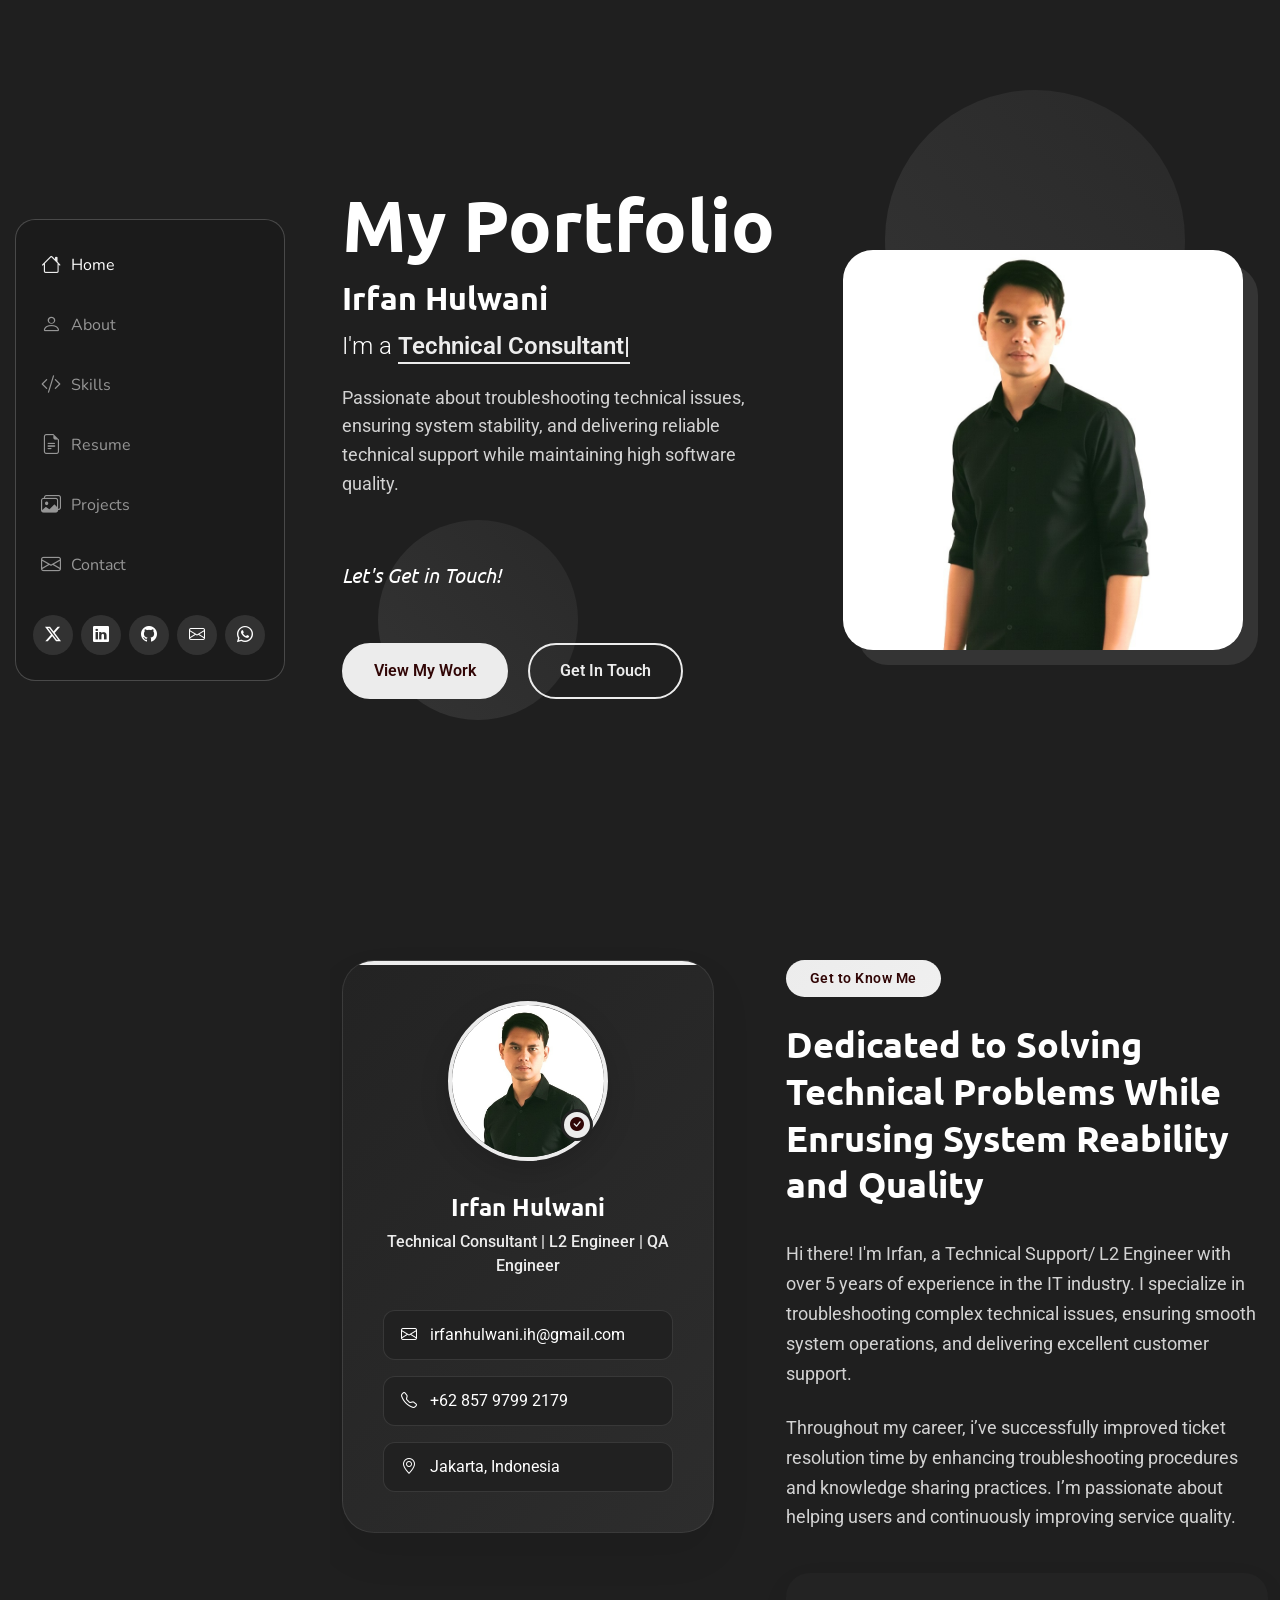
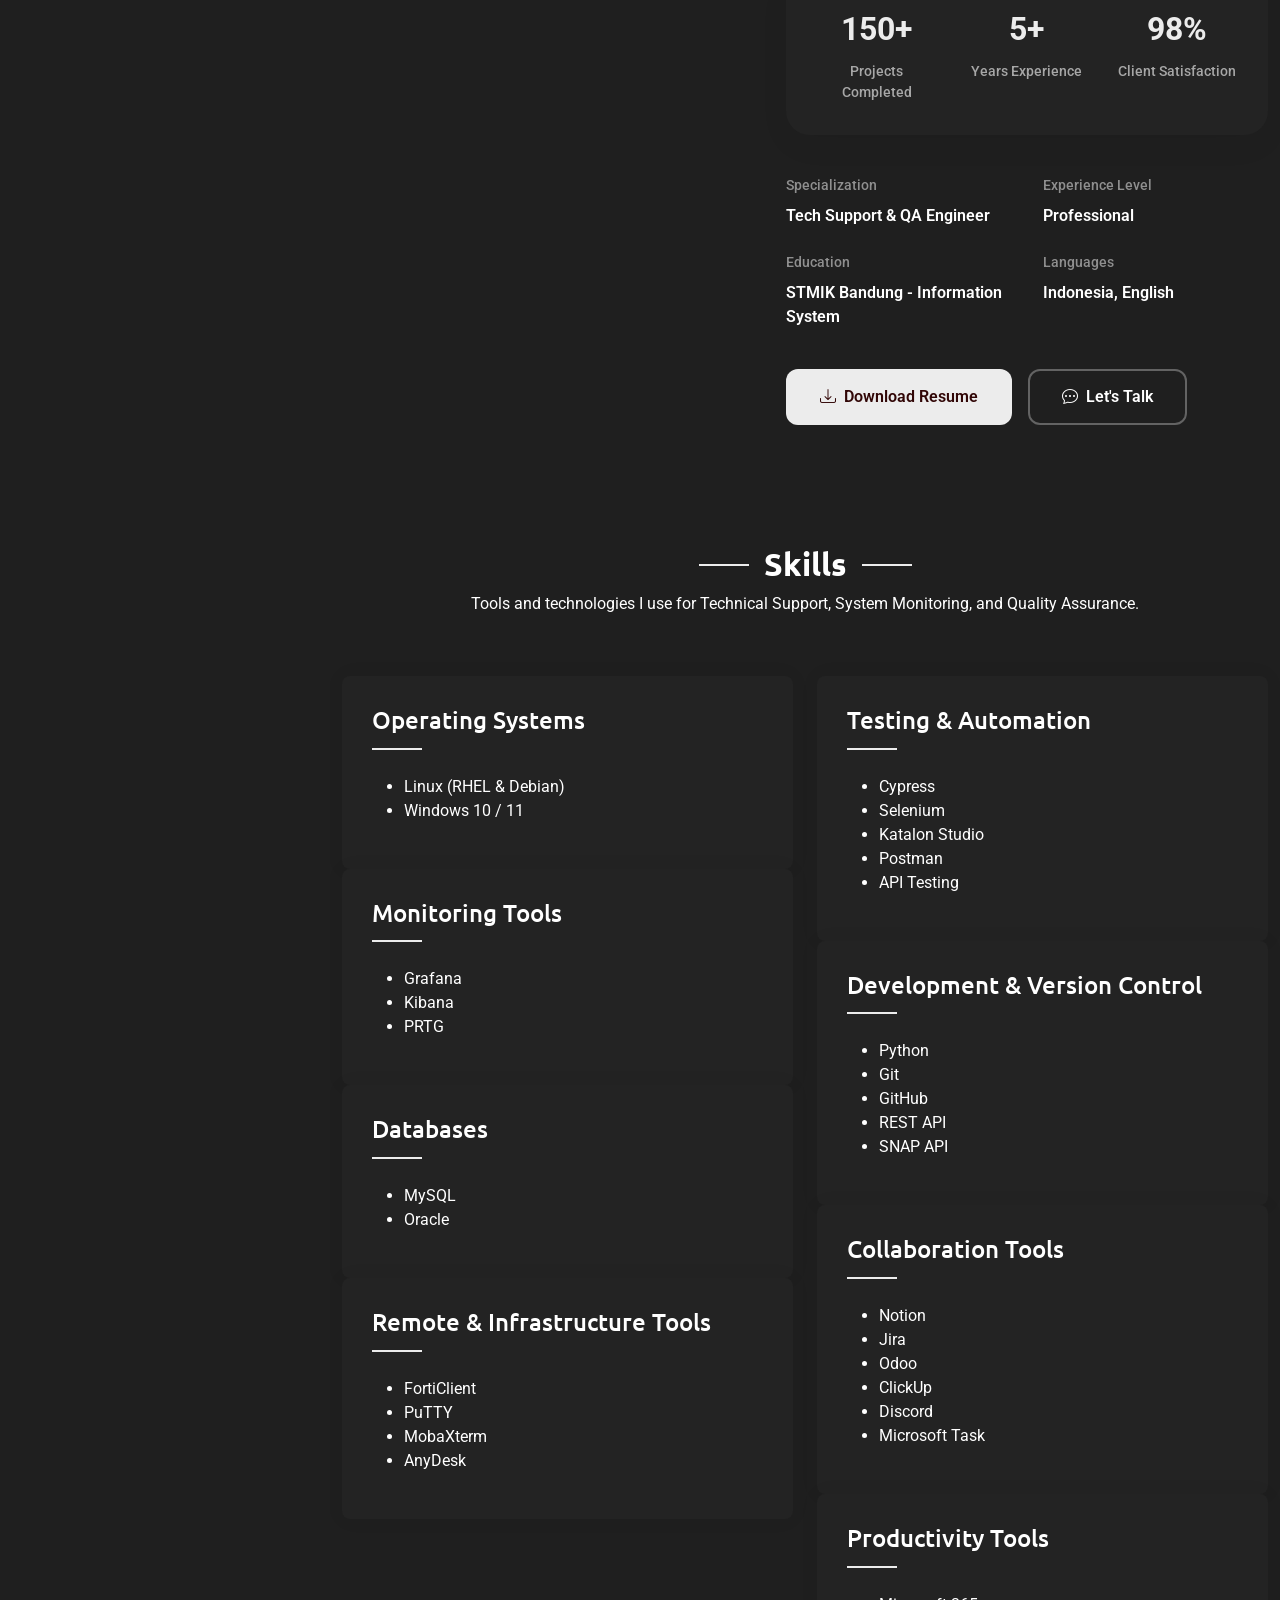
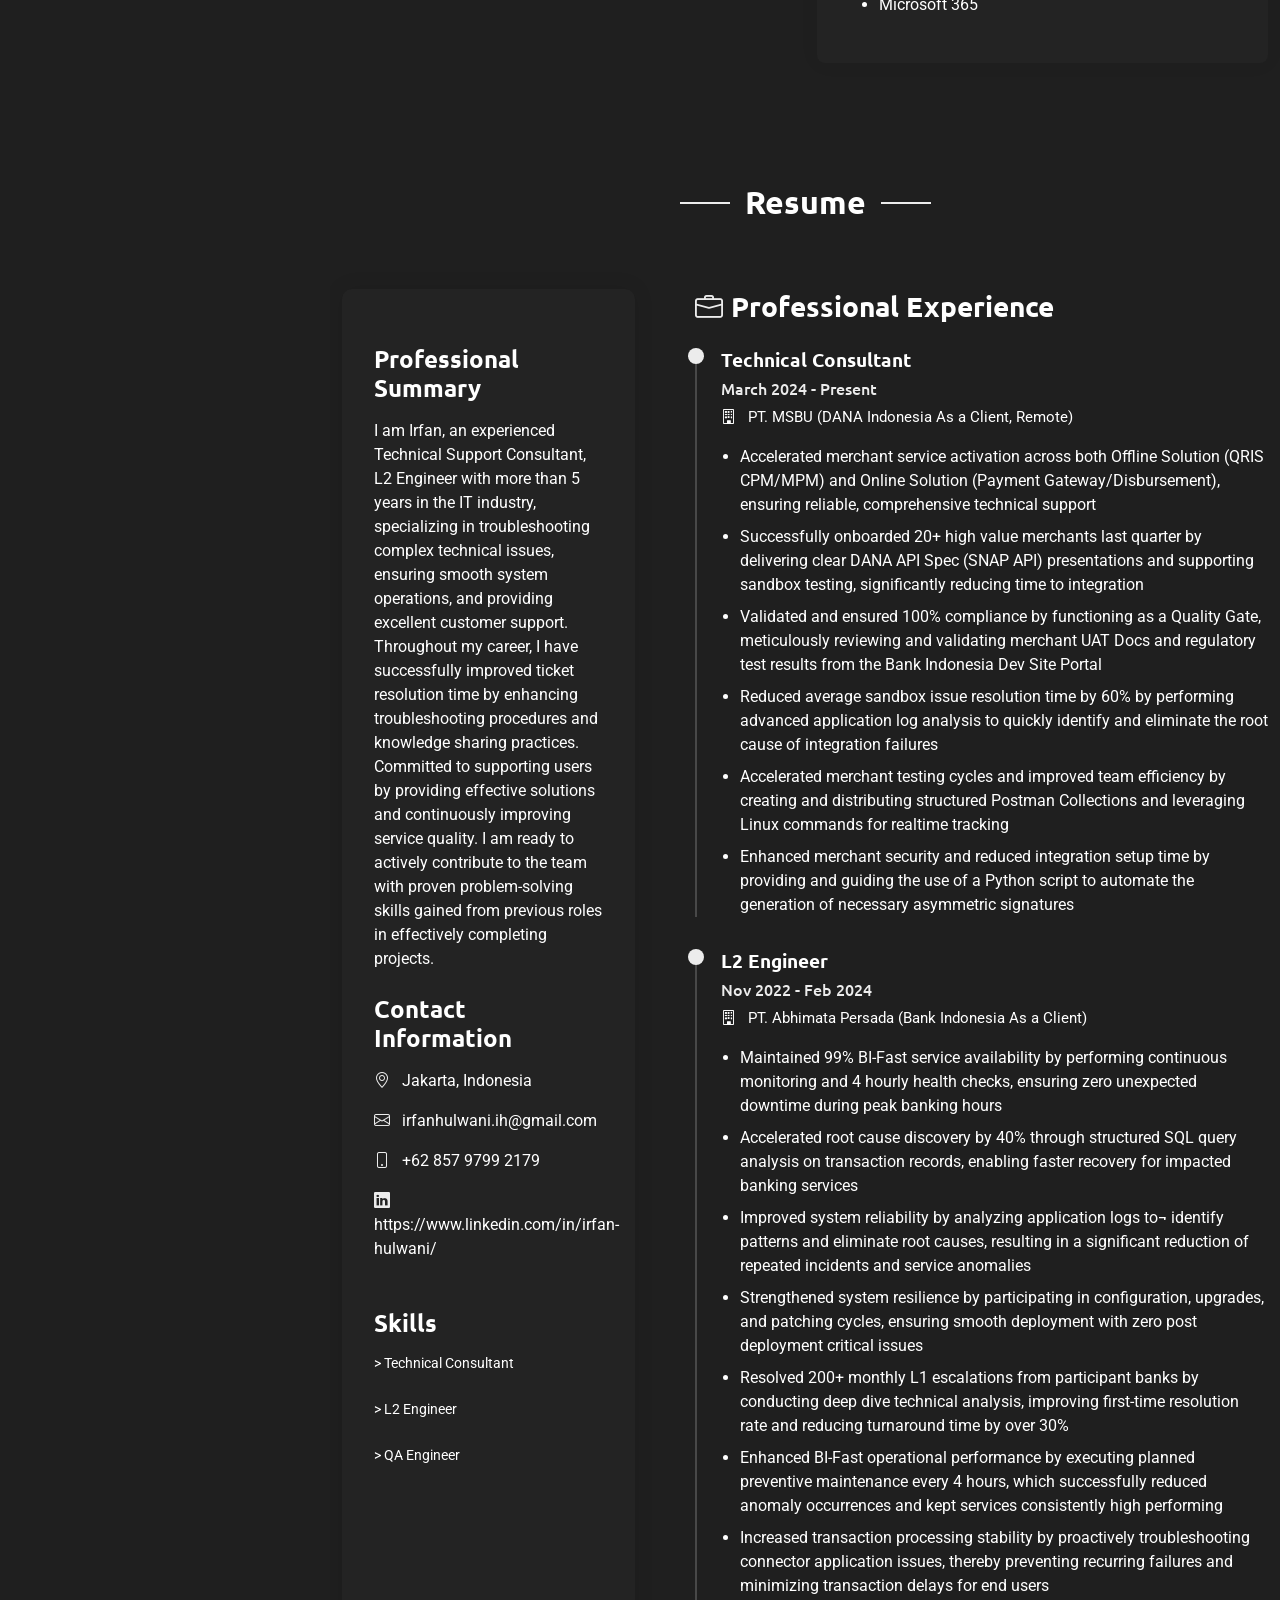
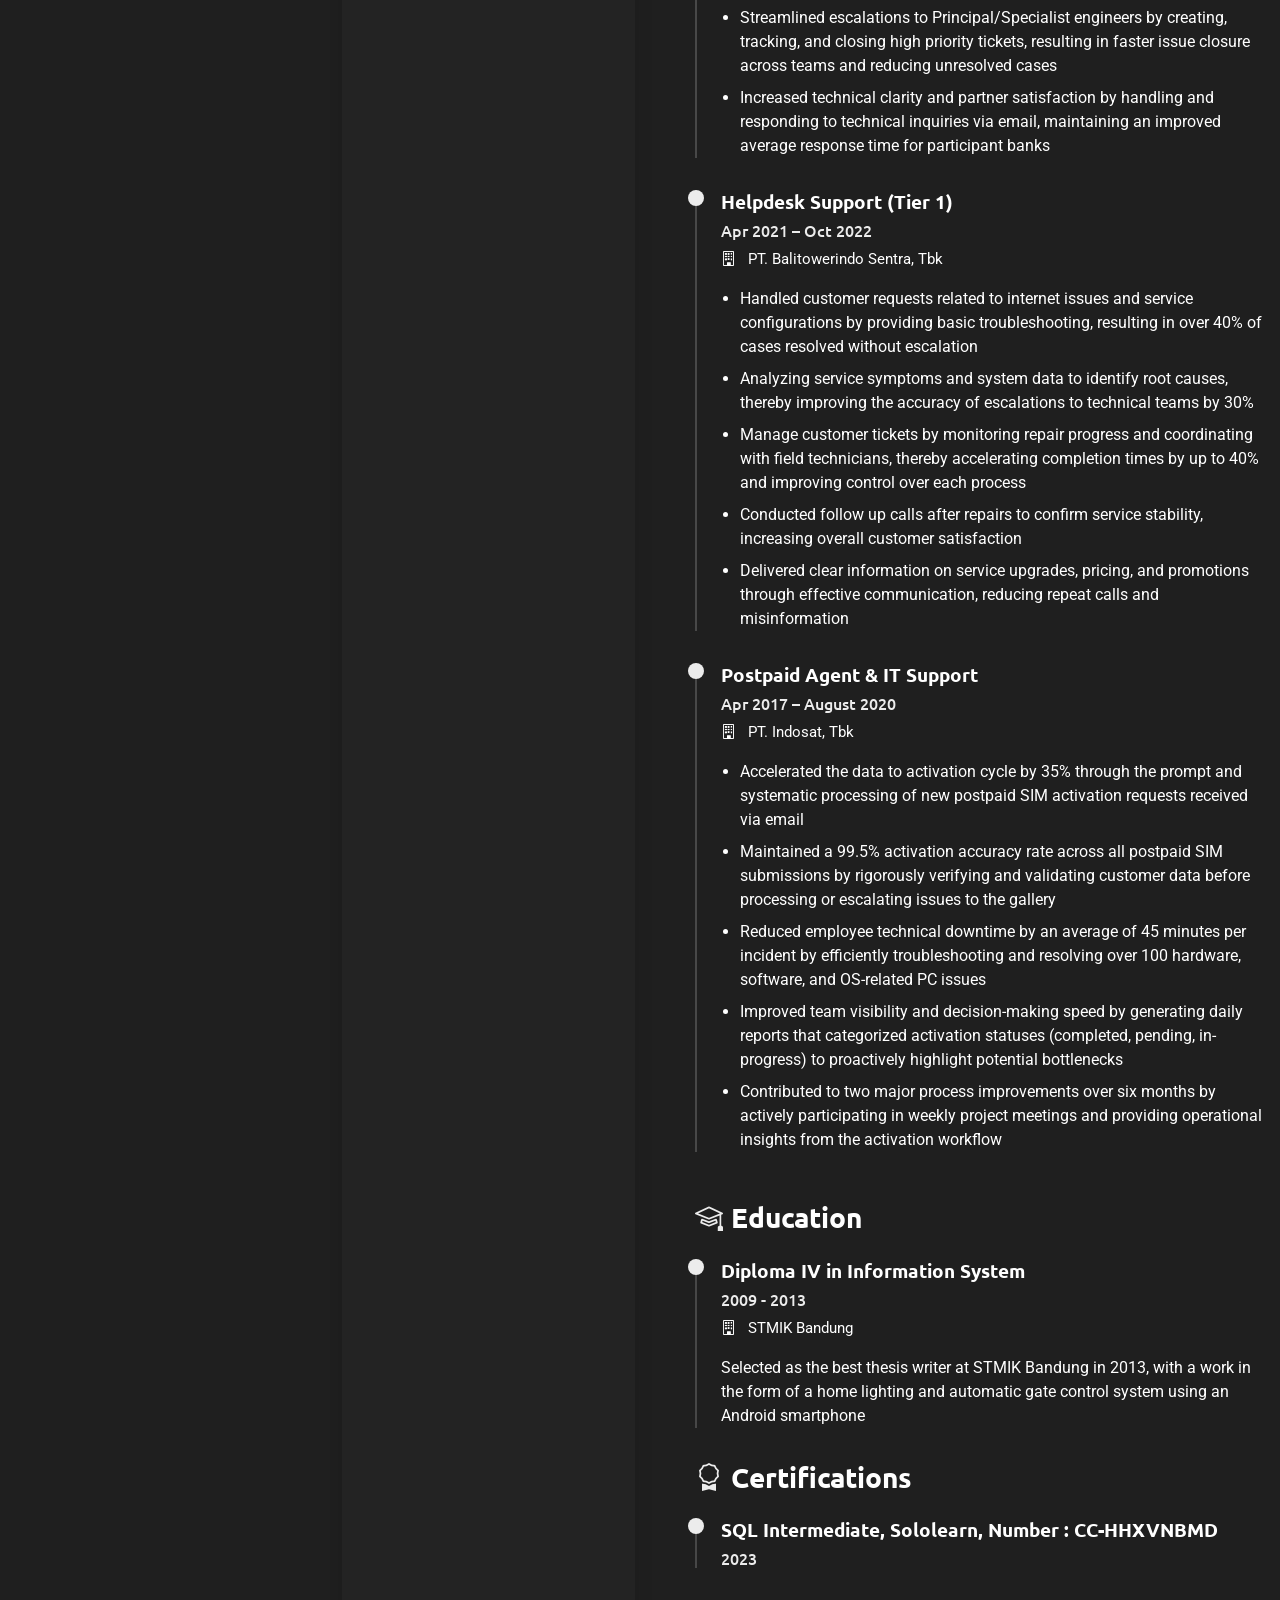
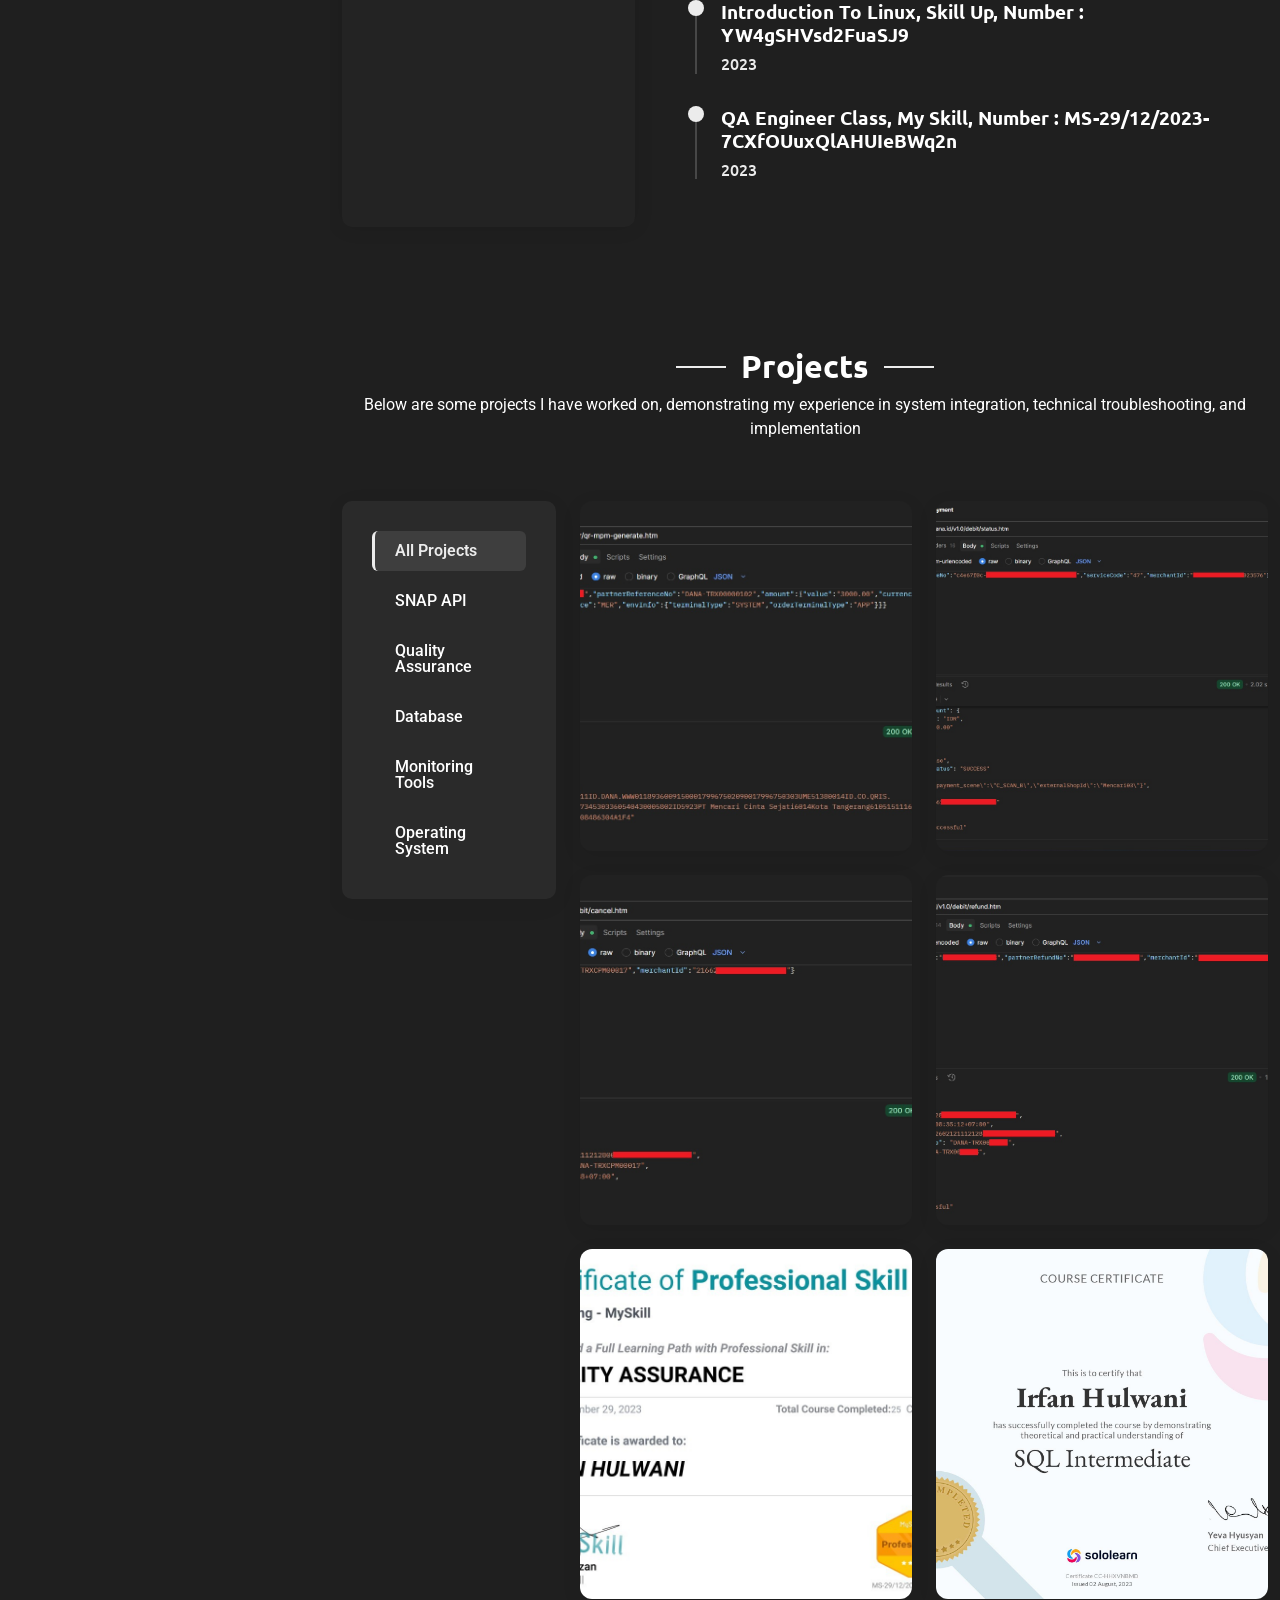
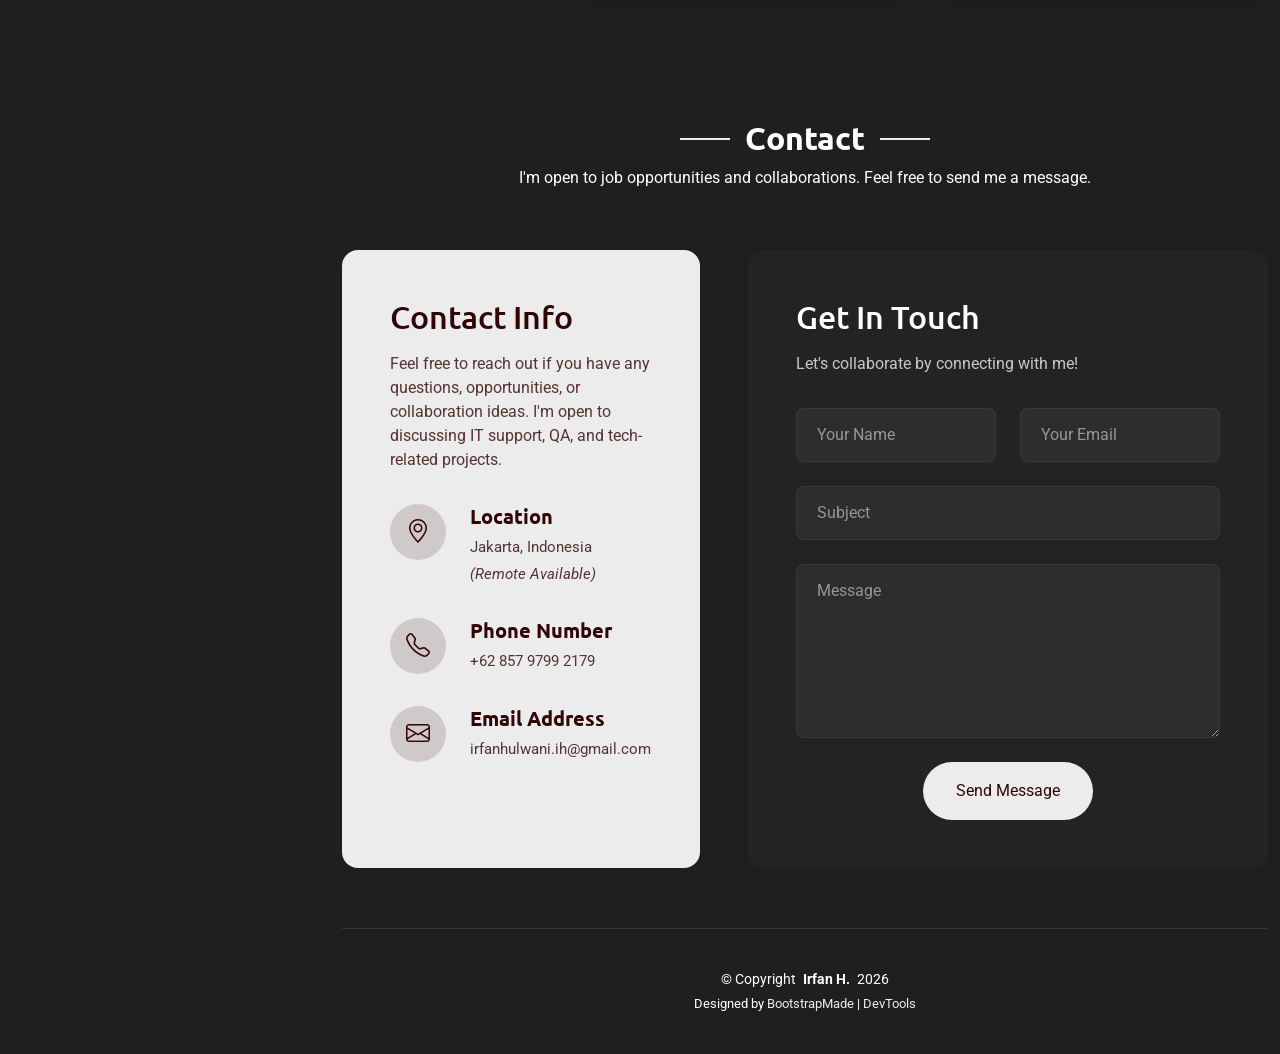
==== index.html @ a8ac4a19 "add qa & sql certification" ====
<!DOCTYPE html>
<html lang="en">

<head>
  <meta charset="utf-8">
  <meta content="width=device-width, initial-scale=1.0" name="viewport">
  <title>Irfan Hulwani</title>
  <meta name="description" content="">
  <meta name="keywords" content="">

  <!-- Favicons -->
  <link href="assets/img/favicon2.png" rel="icon">
  <link href="assets/img/favicon3.png" rel="apple-touch-icon">

  <!-- Fonts -->
  <link href="https://fonts.googleapis.com" rel="preconnect">
  <link href="https://fonts.gstatic.com" rel="preconnect" crossorigin>
  <link href="https://fonts.googleapis.com/css2?family=Roboto:ital,wght@0,100;0,300;0,400;0,500;0,700;0,900;1,100;1,300;1,400;1,500;1,700;1,900&family=Ubuntu:ital,wght@0,300;0,400;0,500;0,700;1,300;1,400;1,500;1,700&family=Nunito:ital,wght@0,200;0,300;0,400;0,500;0,600;0,700;0,800;0,900;1,200;1,300;1,400;1,500;1,600;1,700;1,800;1,900&display=swap" rel="stylesheet">

  <!-- Vendor CSS Files -->
  <link href="assets/vendor/bootstrap/css/bootstrap.min.css" rel="stylesheet">
  <link href="assets/vendor/bootstrap-icons/bootstrap-icons.css" rel="stylesheet">
  <link href="assets/vendor/aos/aos.css" rel="stylesheet">
  <link href="assets/vendor/glightbox/css/glightbox.min.css" rel="stylesheet">
  <link href="assets/vendor/swiper/swiper-bundle.min.css" rel="stylesheet">

  <!-- Main CSS File -->
  <link href="assets/css/main.css" rel="stylesheet">

  <!-- =======================================================
  * Template Name: SnapFolio
  * Template URL: https://bootstrapmade.com/snapfolio-bootstrap-portfolio-template/
  * Updated: Jul 21 2025 with Bootstrap v5.3.7
  * Author: BootstrapMade.com
  * License: https://bootstrapmade.com/license/
  ======================================================== -->
</head>

<body class="index-page">

  <header id="header" class="header dark-background d-flex flex-column justify-content-center">
    <i class="header-toggle d-xl-none bi bi-list"></i>

    <div class="header-container d-flex flex-column align-items-start">
      <nav id="navmenu" class="navmenu">
        <ul>
          <li><a href="#hero" class="active"><i class="bi bi-house navicon"></i> Home</a></li>
          <li><a href="#about"><i class="bi bi-person navicon"></i> About</a></li>
          <li><a href="#skills"><i class="bi bi-code-slash navicon"></i> Skills</a></li>
          <li><a href="#resume"><i class="bi bi-file-earmark-text navicon"></i> Resume</a></li>
          <li><a href="#portfolio"><i class="bi bi-images navicon"></i> Projects</a></li>
          <li><a href="#contact"><i class="bi bi-envelope navicon"></i> Contact</a></li>
        </ul>
      </nav>

      <div class="social-links text-center">
        <a href="https://x.com/Irfanhlw" class="twitter" target="_blank"><i class="bi bi-twitter-x"></i></a>
        <a href="https://www.linkedin.com/in/irfan-hulwani/" class="linkedin" target="_blank"><i class="bi bi-linkedin"></i></a>
        <a href="https://github.com/irfanhulwani" class="github" target="_blank"><i class="bi bi-github"></i></a>
        <a href="mailto:irfanhulwani.ih@gmail.com" class="e-mail" target="_blank"><i class="bi bi-envelope"></i></a>
        <a href="https://wa.me/6285797992179" class="whatsapp" target="_blank"><i class="bi bi-whatsapp"></i></a>
      </div>
    </div>

  </header>

  <main class="main">

    <!-- Hero Section -->
    <section id="hero" class="hero section">

      <div class="background-elements">
        <div class="bg-circle circle-1"></div>
        <div class="bg-circle circle-2"></div>
      </div>

      <div class="hero-content">

        <div class="container">
          <div class="row align-items-center">

            <div class="col-lg-6" data-aos="fade-right" data-aos-delay="100">
              <div class="hero-text">
                <br><h1>My Portfolio</h1>
                <h2>Irfan Hulwani</h2>
                <p class="lead">I'm a <span class="typed" data-typed-items="Technical Consultant, L2 Engineer, QA Engineer"></span></p>
                <p class="description">Passionate about troubleshooting technical issues, ensuring system stability, and delivering reliable technical support while maintaining high software quality.</p>
                <br><h5><i>Let's Get in Touch!</i></h5>
                <br>
                <br>
                <div class="hero-actions">
                  <a href="#portfolio" class="btn btn-primary">View My Work</a>
                  <a href="#contact" class="btn btn-outline">Get In Touch</a>
                </div>                
              </div>
            </div>

            <div class="col-lg-6" data-aos="fade-left" data-aos-delay="200">
              <div class="hero-visual">
                <div class="profile-container">
                  <div class="profile-background"></div>
                  <img src="assets/img/profile/Profile-Pic.jpeg" alt="Alexander Chen" class="profile-image">
                </div>
              </div>
            </div>

          </div>
        </div>
      </div>

    </section><!-- /Hero Section -->

    <!-- About Section -->
    <section id="about" class="about section">

      <div class="container" data-aos="fade-up" data-aos-delay="100">

        <div class="row">
          <div class="col-lg-5" data-aos="zoom-in" data-aos-delay="200">
            <div class="profile-card">
              <div class="profile-header">
                <div class="profile-image">
                  <img src="assets/img/profile/Profile-Pic2.jpeg" alt="Profile Image" class="img-fluid">
                </div>
                <div class="profile-badge">
                  <i class="bi bi-check-circle-fill"></i>
                </div>
              </div>

              <div class="profile-content">
                <h3>Irfan Hulwani</h3>
                <p class="profession">Technical Consultant | L2 Engineer | QA Engineer</p>

                <div class="contact-links">
                  <a href="mailto:irfanhulwani.ih@gmail.com" class="contact-item">
                    <i class="bi bi-envelope"></i>
                    irfanhulwani.ih@gmail.com
                  </a>
                  <a href="http://wa.me/6285797992179" class="contact-item">
                    <i class="bi bi-telephone"></i>
                    +62 857 9799 2179
                  </a>
                  <a href="#" class="contact-item">
                    <i class="bi bi-geo-alt"></i>
                    Jakarta, Indonesia
                  </a>
                </div>
              </div>
            </div>
          </div>

          <div class="col-lg-7" data-aos="fade-left" data-aos-delay="300">
            <div class="about-content">
              <div class="section-header">
                <span class="badge-text">Get to Know Me</span>
                <h2>Dedicated to Solving Technical Problems While Enrusing System Reability and Quality</h2>
              </div>

              <div class="description">
                <p>Hi there! I'm Irfan, a Technical Support/ L2 Engineer with over 5 years of experience in the IT industry. I specialize in troubleshooting complex technical issues, ensuring smooth system operations, and delivering excellent customer support.</p>

                <p>Throughout my career, i’ve successfully improved ticket resolution time by enhancing troubleshooting procedures and knowledge sharing practices. I’m passionate about helping users and continuously improving service quality.</p>
              </div>

              <div class="stats-grid">
                <div class="stat-item">
                  <div class="stat-number">150+</div>
                  <div class="stat-label">Projects Completed</div>
                </div>
                <div class="stat-item">
                  <div class="stat-number">5+</div>
                  <div class="stat-label">Years Experience</div>
                </div>
                <div class="stat-item">
                  <div class="stat-number">98%</div>
                  <div class="stat-label">Client Satisfaction</div>
                </div>
              </div>

              <div class="details-grid">
                <div class="detail-row">
                  <div class="detail-item">
                    <span class="detail-label">Specialization</span>
                    <span class="detail-value">Tech Support & QA Engineer</span>
                  </div>
                  <div class="detail-item">
                    <span class="detail-label">Experience Level</span>
                    <span class="detail-value">Professional</span>
                  </div>
                </div>
                <div class="detail-row">
                  <div class="detail-item">
                    <span class="detail-label">Education</span>
                    <span class="detail-value">STMIK Bandung - Information System</span>
                  </div>
                  <div class="detail-item">
                    <span class="detail-label">Languages</span>
                    <span class="detail-value">Indonesia, English</span>
                  </div>
                </div>
              </div>

              <div class="cta-section">
                <a href="https://drive.google.com/file/d/1PwcuInNSmxcUBCnRNVZDUtLl7H9aiOVC/view?usp=sharing" 
                class="btn btn-primary" target="_blank">
                <i class="bi bi-download"></i>
                Download Resume
                </a>
                <a href="http://wa.me/6285797992179" class="btn btn-outline" target="_blank">
                  <i class="bi bi-chat-dots"></i>
                  Let's Talk
                </a>
              </div>
            </div>
          </div>
        </div>

      </div>

    </section><!-- /About Section -->

    <!-- Skills Section -->
    <section id="skills" class="skills section">

  <!-- Section Title -->
  <div class="container section-title" data-aos="fade-up">
    <h2>Skills</h2>
    <p>Tools and technologies I use for Technical Support, System Monitoring, and Quality Assurance.</p>
  </div>

  <div class="container" data-aos="fade-up" data-aos-delay="100">

    <div class="row">

      <!-- LEFT COLUMN -->
      <div class="col-lg-6">

        <div class="skills-category" data-aos="fade-up" data-aos-delay="200">
          <h3>Operating Systems</h3>
          <ul>
            <li>Linux (RHEL & Debian)</li>
            <li>Windows 10 / 11</li>
          </ul>
        </div>

        <div class="skills-category" data-aos="fade-up" data-aos-delay="250">
          <h3>Monitoring Tools</h3>
          <ul>
            <li>Grafana</li>
            <li>Kibana</li>
            <li>PRTG</li>
          </ul>
        </div>

        <div class="skills-category" data-aos="fade-up" data-aos-delay="300">
          <h3>Databases</h3>
          <ul>
            <li>MySQL</li>
            <li>Oracle</li>
          </ul>
        </div>

        <div class="skills-category" data-aos="fade-up" data-aos-delay="350">
          <h3>Remote & Infrastructure Tools</h3>
          <ul>
            <li>FortiClient</li>
            <li>PuTTY</li>
            <li>MobaXterm</li>
            <li>AnyDesk</li>
          </ul>
        </div>

      </div>

      <!-- RIGHT COLUMN -->
      <div class="col-lg-6">

        <div class="skills-category" data-aos="fade-up" data-aos-delay="200">
          <h3>Testing & Automation</h3>
          <ul>
            <li>Cypress</li>
            <li>Selenium</li>
            <li>Katalon Studio</li>
            <li>Postman</li>
            <li>API Testing</li>
          </ul>
        </div>

        <div class="skills-category" data-aos="fade-up" data-aos-delay="250">
          <h3>Development & Version Control</h3>
          <ul>
            <li>Python</li>
            <li>Git</li>
            <li>GitHub</li>
            <li>REST API</li>
            <li>SNAP API</li>
          </ul>
        </div>

        <div class="skills-category" data-aos="fade-up" data-aos-delay="300">
          <h3>Collaboration Tools</h3>
          <ul>
            <li>Notion</li>
            <li>Jira</li>
            <li>Odoo</li>
            <li>ClickUp</li>
            <li>Discord</li>
            <li>Microsoft Task</li>
          </ul>
        </div>

        <div class="skills-category" data-aos="fade-up" data-aos-delay="350">
          <h3>Productivity Tools</h3>
          <ul>
            <li>Microsoft 365</li>
          </ul>
        </div>

      </div>

    </div>

  </div>

</section><!-- /Skills Section -->

    <!-- Resume Section -->
    <section id="resume" class="resume section">

      <!-- Section Title -->
      <div class="container section-title" data-aos="fade-up">
        <h2>Resume</h2>
      </div><!-- End Section Title -->

      <div class="container" data-aos="fade-up" data-aos-delay="100">

        <div class="row gy-4">
          <!-- Left column with summary and contact -->
          <div class="col-lg-4">
            <div class="resume-side" data-aos="fade-right" data-aos-delay="100">
              <br>

              <h3>Professional Summary</h3>
              <p>I am Irfan, an experienced Technical Support Consultant, L2 Engineer with more than 5 years in the IT industry, specializing in troubleshooting complex technical issues, ensuring smooth system operations, and providing excellent customer support. Throughout my career, I have successfully improved ticket resolution time by enhancing troubleshooting procedures and knowledge sharing practices. Committed to supporting users by providing effective solutions and continuously improving service quality. I am ready to actively contribute to the team with proven problem-solving skills gained from previous roles in effectively completing projects.</p>

              <h3 class="mt-4">Contact Information</h3>
              <ul class="contact-info list-unstyled">
                <li><i class="bi bi-geo-alt"></i> Jakarta, Indonesia</li>
                <li><i class="bi bi-envelope"></i> irfanhulwani.ih@gmail.com</li>
                <li><i class="bi bi-phone"></i> +62 857 9799 2179</li>
                <li><i class="bi bi-linkedin"></i> https://www.linkedin.com/in/irfan-hulwani/</li>
              </ul>

              <div class="skills-animation mt-4">
                <br>
                <h3>Skills</h3>
                <div class="skill-item">
                  <div class="d-flex justify-content-between">
                    <span>> Technical Consultant</span>
                  </div>
                </div>

                <div class="skill-item">
                  <div class="d-flex justify-content-between">
                    <span>> L2 Engineer</span>
                    </div>
                </div>

                <div class="skill-item">
                  <div class="d-flex justify-content-between">
                    <span>> QA Engineer</span>
                  </div>
                </div>
              </div>
            </div>
          </div>

          <!-- Right column with experience and education -->
          <div class="col-lg-8 ps-4 ps-lg-5">
            <!-- Experience Section -->
            <div class="resume-section" data-aos="fade-up">
              <h3><i class="bi bi-briefcase me-2"></i>Professional Experience</h3>

              <div class="resume-item">
                <h4>Technical Consultant</h4>
                <h5>March 2024 - Present</h5>
                <p class="company"><i class="bi bi-building"></i> PT. MSBU (DANA Indonesia As a Client, Remote)</p>
                <ul>
                  <li>Accelerated merchant service activation across both Offline Solution (QRIS CPM/MPM) and Online Solution (Payment Gateway/Disbursement), ensuring reliable, comprehensive technical support</li>
                  <li>Successfully onboarded 20+ high value merchants last quarter by delivering clear DANA API Spec (SNAP API) presentations and supporting sandbox testing, significantly reducing time to integration</li>
                  <li>Validated and ensured 100% compliance by functioning as a Quality Gate, meticulously reviewing and validating merchant UAT Docs and regulatory test results from the Bank Indonesia Dev Site Portal</li>
                  <li>Reduced average sandbox issue resolution time by 60% by performing advanced application log analysis to quickly identify and eliminate the root cause of integration failures</li>
                  <li>Accelerated merchant testing cycles and improved team efficiency by creating and distributing structured Postman Collections and leveraging Linux commands for realtime tracking</li>
                  <li>Enhanced merchant security and reduced integration setup time by providing and guiding the use of a Python script to automate the generation of necessary asymmetric signatures</li>
                </ul>
              </div>

              <div class="resume-item">
                <h4>L2 Engineer</h4>
                <h5>Nov 2022 - Feb 2024</h5>
                <p class="company"><i class="bi bi-building"></i> PT. Abhimata Persada (Bank Indonesia As a Client)</p>
                <ul>
                  <li>Maintained 99% BI-Fast service availability by performing continuous monitoring and 4 hourly health checks, ensuring zero unexpected downtime during peak banking hours</li>
                  <li>Accelerated root cause discovery by 40% through structured SQL query analysis on transaction records, enabling faster recovery for impacted banking services</li>
                  <li>Improved system reliability by analyzing application logs to¬ identify patterns and eliminate root causes, resulting in a significant reduction of repeated incidents and service anomalies</li>
                  <li>Strengthened system resilience by participating in configuration, upgrades, and patching cycles, ensuring smooth deployment with zero post deployment critical issues</li>
                  <li>Resolved 200+ monthly L1 escalations from participant banks by conducting deep dive technical analysis, improving first-time resolution rate and reducing turnaround time by over 30%</li>
                  <li>Enhanced BI-Fast operational performance by executing planned preventive maintenance every 4 hours, which successfully reduced anomaly occurrences and kept services consistently high performing</li>
                  <li>Increased transaction processing stability by proactively troubleshooting connector application issues, thereby preventing recurring failures and minimizing transaction delays for end users</li>
                  <li>Streamlined escalations to Principal/Specialist engineers by creating, tracking, and closing high priority tickets, resulting in faster issue closure across teams and reducing unresolved cases</li>
                  <li>Increased technical clarity and partner satisfaction by handling and responding to technical inquiries via email, maintaining an improved average response time for participant banks</li>
                </ul>
              </div>

              <div class="resume-item">
                <h4>Helpdesk Support (Tier 1)</h4>
                <h5>Apr 2021 – Oct 2022</h5>
                <p class="company"><i class="bi bi-building"></i> PT. Balitowerindo Sentra, Tbk</p>
                <ul>
                  <li>Handled customer requests related to internet issues and service configurations by providing basic troubleshooting, resulting in over 40% of cases resolved without escalation</li>
                  <li>Analyzing service symptoms and system data to identify root causes, thereby improving the accuracy of escalations to technical teams by 30%</li>
                  <li>Manage customer tickets by monitoring repair progress and coordinating with field technicians, thereby accelerating completion times by up to 40% and improving control over each process</li>
                  <li>Conducted follow up calls after repairs to confirm service stability, increasing overall customer satisfaction</li>
                  <li>Delivered clear information on service upgrades, pricing, and promotions through effective communication, reducing repeat calls and misinformation</li>
                </ul>
              </div>
              
              <div class="resume-item">
                <h4>Postpaid Agent & IT Support</h4>
                <h5>Apr 2017 – August 2020</h5>
                <p class="company"><i class="bi bi-building"></i> PT. Indosat, Tbk</p>
                <ul>
                  <li>Accelerated the data to activation cycle by 35% through the prompt and systematic processing of new postpaid SIM activation requests received via email</li>
                  <li>Maintained a 99.5% activation accuracy rate across all postpaid SIM submissions by rigorously verifying and validating customer data before processing or escalating issues to the gallery</li>
                  <li>Reduced employee technical downtime by an average of 45 minutes per incident by efficiently troubleshooting and resolving over 100 hardware, software, and OS-related PC issues</li>
                  <li>Improved team visibility and decision-making speed by generating daily reports that categorized activation statuses (completed, pending, in-progress) to proactively highlight potential bottlenecks</li>
                  <li>Contributed to two major process improvements over six months by actively participating in weekly project meetings and providing operational insights from the activation workflow</li>
                </ul>
              </div>

            </div>

            <!-- Education Section -->
            <div class="resume-section" data-aos="fade-up" data-aos-delay="100">
              <h3><i class="bi bi-mortarboard me-2"></i>Education</h3>

              <div class="resume-item">
                <h4>Diploma IV in Information System</h4>
                <h5>2009 - 2013</h5>
                <p class="company"><i class="bi bi-building"></i> STMIK Bandung</p>
                <p>Selected as the best thesis writer at STMIK Bandung in 2013, with a work in the form of a home lighting and automatic gate control system using an Android smartphone</p>
              </div>

            <!-- Certifications Section -->
            <div class="resume-section" data-aos="fade-up" data-aos-delay="200">
              <h3><i class="bi bi-award me-2"></i>Certifications</h3>

              <div class="resume-item">
                <h4>SQL Intermediate, Sololearn, Number : CC-HHXVNBMD</h4>
                <h5>2023</h5>
              </div>

              <div class="resume-item">
                <h4>Introduction To Linux, Skill Up, Number : YW4gSHVsd2FuaSJ9</h4>
                <h5>2023</h5>
              </div>

              <div class="resume-item">
                <h4>QA Engineer Class, My Skill, Number : MS-29/12/2023-7CXfOUuxQlAHUIeBWq2n</h4>
                <h5>2023</h5>
              </div>
            </div>
          </div>
        </div>

      </div>

    </section><!-- /Resume Section -->

    <!-- Portfolio Section -->
    <section id="portfolio" class="portfolio section">

      <!-- Section Title -->
      <div class="container section-title" data-aos="fade-up">
        <h2>Projects</h2>
        <p>Below are some projects I have worked on, demonstrating my experience in system integration, technical troubleshooting, and implementation</p>
      </div><!-- End Section Title -->

      <div class="container" data-aos="fade-up" data-aos-delay="100">

        <div class="isotope-layout" data-default-filter="*" data-layout="masonry" data-sort="original-order">

          <div class="row">
            <div class="col-lg-3 filter-sidebar">
              <div class="filters-wrapper" data-aos="fade-right" data-aos-delay="150">
                <ul class="portfolio-filters isotope-filters">
                  <li data-filter="*" class="filter-active">All Projects</li>
                  <li data-filter=".filter-snap">SNAP API</li>
                  <li data-filter=".filter-qa">Quality Assurance</li>
                  <li data-filter=".filter-database">Database</li>
                  <li data-filter=".filter-monitoring">Monitoring Tools</li>
                  <li data-filter=".filter-os">Operating System</li>
                </ul>
              </div>
            </div>

            <div class="col-lg-9">
              <div class="row gy-4 portfolio-container isotope-container" data-aos="fade-up" data-aos-delay="200">

                <div class="col-lg-6 col-md-6 portfolio-item isotope-item filter-snap">
                  <div class="portfolio-wrap">
                    <img src="assets/img/portfolio/SNAP-Generate-QRIS.jpg" class="img-fluid" alt="Portfolio Image" loading="lazy">
                    <div class="portfolio-info">
                      <div class="content">
                        <span class="category">SNAP API</span>
                        <h4>Generate QRIS</h4>
                        <div class="portfolio-links">
                          <a href="assets/img/portfolio/SNAP-Generate-QRIS.jpg" class="glightbox" title="Generate QRIS"><i class="bi bi-plus-lg"></i></a>
                          <a href="portfolio-details.html" title="More Details"><i class="bi bi-arrow-right"></i></a>
                        </div>
                      </div>
                    </div>
                  </div>
                </div><!-- End Portfolio Item -->

                <div class="col-lg-6 col-md-6 portfolio-item isotope-item filter-snap">
                  <div class="portfolio-wrap">
                    <img src="assets/img/portfolio/SNAP-Query-Payment.jpg" class="img-fluid" alt="Portfolio Image" loading="lazy">
                    <div class="portfolio-info">
                      <div class="content">
                        <span class="category">SNAP API</span>
                        <h4>Query Payment</h4>
                        <div class="portfolio-links">
                          <a href="assets/img/portfolio/SNAP-Query-Payment.jpg" class="glightbox" title="Query Payment"><i class="bi bi-plus-lg"></i></a>
                          <a href="portfolio-details.html" title="More Details"><i class="bi bi-arrow-right"></i></a>
                        </div>
                      </div>
                    </div>
                  </div>
                </div><!-- End Portfolio Item -->

                <div class="col-lg-6 col-md-6 portfolio-item isotope-item filter-snap">
                  <div class="portfolio-wrap">
                    <img src="assets/img/portfolio/SNAP-Cancel-Order.jpg" class="img-fluid" alt="Portfolio Image" loading="lazy">
                    <div class="portfolio-info">
                      <div class="content">
                        <span class="category">SNAP API</span>
                        <h4>Cancel Order</h4>
                        <div class="portfolio-links">
                          <a href="assets/img/portfolio/SNAP-Cancel-Order.jpg" class="glightbox" title="Cancel Order"><i class="bi bi-plus-lg"></i></a>
                          <a href="portfolio-details.html" title="More Details"><i class="bi bi-arrow-right"></i></a>
                        </div>
                      </div>
                    </div>
                  </div>
                </div><!-- End Portfolio Item -->

                <div class="col-lg-6 col-md-6 portfolio-item isotope-item filter-snap">
                  <div class="portfolio-wrap">
                    <img src="assets/img/portfolio/SNAP-Refund-Order.jpg" class="img-fluid" alt="Portfolio Image" loading="lazy">
                    <div class="portfolio-info">
                      <div class="content">
                        <span class="category">SNAP API</span>
                        <h4>Refund Order</h4>
                        <div class="portfolio-links">
                          <a href="assets/img/portfolio/SNAP-Refund-Order.jpg" class="glightbox" title="Refund Order"><i class="bi bi-plus-lg"></i></a>
                          <a href="portfolio-details.html" title="More Details"><i class="bi bi-arrow-right"></i></a>
                        </div>
                      </div>
                    </div>
                  </div>
                </div><!-- End Portfolio Item -->

                <div class="col-lg-6 col-md-6 portfolio-item isotope-item filter-qa">
                  <div class="portfolio-wrap">
                    <img src="assets/img/portfolio/QA-sertifikat.jpg" class="img-fluid" alt="Portfolio Image" loading="lazy">
                    <div class="portfolio-info">
                      <div class="content">
                        <span class="category">Quality Assurance</span>
                        <h4>Certificate</h4>
                        <div class="portfolio-links">
                          <a href="assets/img/portfolio/QA-sertifikat.jpg" class="glightbox" title="QA Certification"><i class="bi bi-plus-lg"></i></a>
                          <a href="portfolio-details.html" title="More Details"><i class="bi bi-arrow-right"></i></a>
                        </div>
                      </div>
                    </div>
                  </div>
                </div><!-- End Portfolio Item -->

                <div class="col-lg-6 col-md-6 portfolio-item isotope-item filter-database">
                  <div class="portfolio-wrap">
                    <img src="assets/img/portfolio/sql-sertification.jpg" class="img-fluid" alt="Portfolio Image" loading="lazy">
                    <div class="portfolio-info">
                      <div class="content">
                        <span class="category">SQL Intermediate</span>
                        <h4>Certificate</h4>
                        <div class="portfolio-links">
                          <a href="assets/img/portfolio/sql-sertification.jpg" class="glightbox" title="SQL Certification"><i class="bi bi-plus-lg"></i></a>
                          <a href="portfolio-details.html" title="More Details"><i class="bi bi-arrow-right"></i></a>
                        </div>
                      </div>
                    </div>
                  </div>
                </div><!-- End Portfolio Item -->

                <!-- <div class="col-lg-6 col-md-6 portfolio-item isotope-item filter-automotive">
                  <div class="portfolio-wrap">
                    <img src="assets/img/portfolio/portfolio-portrait-2.webp" class="img-fluid" alt="Portfolio Image" loading="lazy">
                    <div class="portfolio-info">
                      <div class="content">
                        <span class="category">Automotive</span>
                        <h4>Classic Beauty</h4>
                        <div class="portfolio-links">
                          <a href="assets/img/portfolio/portfolio-portrait-2.webp" class="glightbox" title="Classic Beauty"><i class="bi bi-plus-lg"></i></a>
                          <a href="portfolio-details.html" title="More Details"><i class="bi bi-arrow-right"></i></a>
                        </div>
                      </div>
                    </div>
                  </div>
                </div>

                <div class="col-lg-6 col-md-6 portfolio-item isotope-item filter-nature">
                  <div class="portfolio-wrap">
                    <img src="assets/img/portfolio/portfolio-portrait-4.webp" class="img-fluid" alt="Portfolio Image" loading="lazy">
                    <div class="portfolio-info">
                      <div class="content">
                        <span class="category">Nature</span>
                        <h4>Natural Growth</h4>
                        <div class="portfolio-links">
                          <a href="assets/img/portfolio/portfolio-portrait-4.webp" class="glightbox" title="Natural Growth"><i class="bi bi-plus-lg"></i></a>
                          <a href="portfolio-details.html" title="More Details"><i class="bi bi-arrow-right"></i></a>
                        </div>
                      </div>
                    </div>
                  </div>
                </div>

                <div class="col-lg-6 col-md-6 portfolio-item isotope-item filter-nature">
                  <div class="portfolio-wrap">
                    <img src="assets/img/portfolio/portfolio-5.webp" class="img-fluid" alt="Portfolio Image" loading="lazy">
                    <div class="portfolio-info">
                      <div class="content">
                        <span class="category">Photography</span>
                        <h4>Urban Stories</h4>
                        <div class="portfolio-links">
                          <a href="assets/img/portfolio/portfolio-5.webp" class="glightbox" title="Urban Stories"><i class="bi bi-plus-lg"></i></a>
                          <a href="portfolio-details.html" title="More Details"><i class="bi bi-arrow-right"></i></a>
                        </div>
                      </div>
                    </div>
                  </div>
                </div>

                <div class="col-lg-6 col-md-6 portfolio-item isotope-item filter-design">
                  <div class="portfolio-wrap">
                    <img src="assets/img/portfolio/portfolio-6.webp" class="img-fluid" alt="Portfolio Image" loading="lazy">
                    <div class="portfolio-info">
                      <div class="content">
                        <span class="category">Web Design</span>
                        <h4>Digital Experience</h4>
                        <div class="portfolio-links">
                          <a href="assets/img/portfolio/portfolio-6.webp" class="glightbox" title="Digital Experience"><i class="bi bi-plus-lg"></i></a>
                          <a href="portfolio-details.html" title="More Details"><i class="bi bi-arrow-right"></i></a>
                        </div>
                      </div>
                    </div>
                  </div>
                </div> -->

              </div><!-- End Portfolio Container -->
            </div>
          </div>

        </div>

      </div>

    </section><!-- /Portfolio Section -->

    <!-- Contact Section -->
    <section id="contact" class="contact section">

      <!-- Section Title -->
      <div class="container section-title" data-aos="fade-up">
        <h2>Contact</h2>
        <p>I'm open to job opportunities and collaborations. Feel free to send me a message.</p>
      </div><!-- End Section Title -->

      <div class="container">

        <div class="row g-4 g-lg-5">
          <div class="col-lg-5">
            <div class="info-box">
              <h3>Contact Info</h3>
              <p>Feel free to reach out if you have any questions, opportunities, or collaboration ideas. I'm open to discussing IT support, QA, and tech-related projects.</p>

              <div class="info-item">
                <div class="icon-box">
                  <i class="bi bi-geo-alt"></i>
                </div>
                <div class="content">
                  <h4> Location</h4>
                  <p>Jakarta, Indonesia</p>
                  <p><i>(Remote Available)</i></p>
                </div>
              </div>

              <div class="info-item">
                <div class="icon-box">
                  <i class="bi bi-telephone"></i>
                </div>
                <div class="content">
                  <h4>Phone Number</h4>
                  <p>+62 857 9799 2179</p>
                </div>
              </div>

              <div class="info-item">
                <div class="icon-box">
                  <i class="bi bi-envelope"></i>
                </div>
                <div class="content">
                  <h4>Email Address</h4>
                  <p>irfanhulwani.ih@gmail.com</p>
                  </div>
              </div>
            </div>
          </div>

          <div class="col-lg-7">
            <div class="contact-form">
              <h3>Get In Touch</h3>
              <p>Let's collaborate by connecting with me!</p>

              <form action="forms/contact.php" method="post" class="php-email-form">
                <div class="row gy-4">

                  <div class="col-md-6">
                    <input type="text" name="name" class="form-control" placeholder="Your Name" required="">
                  </div>

                  <div class="col-md-6 ">
                    <input type="email" class="form-control" name="email" placeholder="Your Email" required="">
                  </div>

                  <div class="col-12">
                    <input type="text" class="form-control" name="subject" placeholder="Subject" required="">
                  </div>

                  <div class="col-12">
                    <textarea class="form-control" name="message" rows="6" placeholder="Message" required=""></textarea>
                  </div>

                  <div class="col-12 text-center">
                    <div class="loading">Loading</div>
                    <div class="error-message"></div>
                    <div class="sent-message">Your message has been sent. Thank you!</div>

                    <button type="submit" class="btn">Send Message</button>
                  </div>

                </div>
              </form>

            </div>
          </div>

        </div>

      </div>

    </section><!-- /Contact Section -->

  </main>

  <footer id="footer" class="footer position-relative">

    <div class="container">
      <div class="copyright text-center ">
        <p>© <span>Copyright</span> <strong class="px-1 sitename">Irfan H.</strong> <span>2026</span></p>
      </div>
      <div class="credits">
        <!-- All the links in the footer should remain intact. -->
        <!-- You can delete the links only if you've purchased the pro version. -->
        <!-- Licensing information: https://bootstrapmade.com/license/ -->
        <!-- Purchase the pro version with working PHP/AJAX contact form: [buy-url] -->
        Designed by <a href="https://bootstrapmade.com/">BootstrapMade</a> | <a href="https://bootstrapmade.com/tools/">DevTools</a>
      </div>
    </div>
  </footer>

  <!-- Scroll Top -->
  <a href="#" id="scroll-top" class="scroll-top d-flex align-items-center justify-content-center"><i class="bi bi-arrow-up-short"></i></a>

  <!-- Preloader -->
  <div id="preloader"></div>

  <!-- Vendor JS Files -->
  <script src="assets/vendor/bootstrap/js/bootstrap.bundle.min.js"></script>
  <script src="assets/vendor/php-email-form/validate.js"></script>
  <script src="assets/vendor/aos/aos.js"></script>
  <script src="assets/vendor/typed.js/typed.umd.js"></script>
  <script src="assets/vendor/purecounter/purecounter_vanilla.js"></script>
  <script src="assets/vendor/waypoints/noframework.waypoints.js"></script>
  <script src="assets/vendor/isotope-layout/isotope.pkgd.min.js"></script>
  <script src="assets/vendor/imagesloaded/imagesloaded.pkgd.min.js"></script>
  <script src="assets/vendor/glightbox/js/glightbox.min.js"></script>
  <script src="assets/vendor/swiper/swiper-bundle.min.js"></script>

  <!-- Main JS File -->
  <script src="assets/js/main.js"></script>

</body>

</html>
---- assets/css/main.css ----
/**
* Template Name: SnapFolio
* Template URL: https://bootstrapmade.com/snapfolio-bootstrap-portfolio-template/
* Updated: Jul 21 2025 with Bootstrap v5.3.7
* Author: BootstrapMade.com
* License: https://bootstrapmade.com/license/
*/

/*--------------------------------------------------------------
# Font & Color Variables
# Help: https://bootstrapmade.com/color-system/
--------------------------------------------------------------*/
/* Fonts */
:root {
  --default-font: "Roboto",  system-ui, -apple-system, "Segoe UI", Roboto, "Helvetica Neue", Arial, "Noto Sans", "Liberation Sans", sans-serif, "Apple Color Emoji", "Segoe UI Emoji", "Segoe UI Symbol", "Noto Color Emoji";
  --heading-font: "Ubuntu",  sans-serif;
  --nav-font: "Nunito",  sans-serif;
}

/* Global Colors - The following color variables are used throughout the website. Updating them here will change the color scheme of the entire website */
:root { 
  --background-color: #1f1f1f; /* Background color for the entire website, including individual sections */
  --default-color: #ffffff; /* Default color used for the majority of the text content across the entire website */
  --heading-color: #ffffff; /* Color for headings, subheadings and title throughout the website */
  --accent-color: #ececec; /* Accent color that represents your brand on the website. It's used for buttons, links, and other elements that need to stand out */
  --surface-color: #232323; /* The surface color is used as a background of boxed elements within sections, such as cards, icon boxes, or other elements that require a visual separation from the global background. */
  --contrast-color: #310606; /* Contrast color for text, ensuring readability against backgrounds of accent, heading, or default colors. */
}

/* Nav Menu Colors - The following color variables are used specifically for the navigation menu. They are separate from the global colors to allow for more customization options */
:root {
  --nav-color: rgba(236, 236, 236, 0.59);  /* The default color of the main navmenu links */
  --nav-hover-color: #ffffff; /* Applied to main navmenu links when they are hovered over or active */
  --nav-mobile-background-color: #393939; /* Used as the background color for mobile navigation menu */
  --nav-dropdown-background-color: #393939; /* Used as the background color for dropdown items that appear when hovering over primary navigation items */
  --nav-dropdown-color: #ffffff; /* Used for navigation links of the dropdown items in the navigation menu. */
  --nav-dropdown-hover-color: #ececec; /* Similar to --nav-hover-color, this color is applied to dropdown navigation links when they are hovered over. */
}

/* Color Presets - These classes override global colors when applied to any section or element, providing reuse of the sam color scheme. */

.light-background {
  --background-color: #2c2c2c;
  --surface-color: #323232;
}

.dark-background {
  --background-color: #040b14;
  --default-color: #ffffff;
  --heading-color: #ffffff;
  --surface-color: #151f2b;
  --contrast-color: #ffffff;
}

/* Smooth scroll */
:root {
  scroll-behavior: smooth;
}

/*--------------------------------------------------------------
# General Styling & Shared Classes
--------------------------------------------------------------*/
body {
  color: var(--default-color);
  background-color: var(--background-color);
  font-family: var(--default-font);
}

a {
  color: var(--accent-color);
  text-decoration: none;
  transition: 0.3s;
}

a:hover {
  color: color-mix(in srgb, var(--accent-color), transparent 25%);
  text-decoration: none;
}

h1,
h2,
h3,
h4,
h5,
h6 {
  color: var(--heading-color);
  font-family: var(--heading-font);
}

/* PHP Email Form Messages
------------------------------*/
.php-email-form .error-message {
  display: none;
  background: #df1529;
  color: #ffffff;
  text-align: left;
  padding: 15px;
  margin-bottom: 24px;
  font-weight: 600;
}

.php-email-form .sent-message {
  display: none;
  color: #ffffff;
  background: #059652;
  text-align: center;
  padding: 15px;
  margin-bottom: 24px;
  font-weight: 600;
}

.php-email-form .loading {
  display: none;
  background: var(--surface-color);
  text-align: center;
  padding: 15px;
  margin-bottom: 24px;
}

.php-email-form .loading:before {
  content: "";
  display: inline-block;
  border-radius: 50%;
  width: 24px;
  height: 24px;
  margin: 0 10px -6px 0;
  border: 3px solid var(--accent-color);
  border-top-color: var(--surface-color);
  animation: php-email-form-loading 1s linear infinite;
}

@keyframes php-email-form-loading {
  0% {
    transform: rotate(0deg);
  }

  100% {
    transform: rotate(360deg);
  }
}

/*--------------------------------------------------------------
# Global Header
--------------------------------------------------------------*/
.header {
  --background-color: #1b1b1b;
  --contrast-color: #444444;
  color: var(--default-color);
  position: fixed;
  top: 0;
  left: 0;
  bottom: 0;
  padding: 0 15px;
  width: 300px;
  transition: all ease-in-out 0.3s;
  overflow-y: auto;
  z-index: 997;
}

.header .header-container {
  border-radius: 20px;
  padding: 15px;
  background-color: var(--background-color);
  border: 1px solid color-mix(in srgb, var(--default-color), transparent 80%);
}

.header .social-links {
  margin: 0 0 10px 0;
}

.header .social-links a {
  font-size: 16px;
  display: inline-flex;
  align-items: center;
  justify-content: center;
  background: color-mix(in srgb, var(--default-color), transparent 90%);
  color: var(--default-color);
  margin: 0 2px;
  border-radius: 50%;
  text-align: center;
  width: 40px;
  height: 40px;
  transition: 0.3s;
}

.header .social-links a:hover {
  color: var(--contrast-color);
  background: var(--accent-color);
}

@media (min-width: 1200px) {

  .header~main,
  .header~#footer {
    margin-left: 330px;
  }
}

@media (max-width: 1199px) {
  .header {
    left: -100%;
  }
}

.header.header-show {
  left: 0;
}

.header .header-toggle {
  color: var(--contrast-color);
  background-color: var(--accent-color);
  font-size: 22px;
  display: flex;
  align-items: center;
  justify-content: center;
  width: 40px;
  height: 40px;
  border-radius: 50%;
  cursor: pointer;
  position: fixed;
  top: 15px;
  right: 15px;
  z-index: 9999;
  transition: background-color 0.3s;
}

.header .header-toggle:hover {
  color: var(--contrast-color);
  background-color: color-mix(in srgb, var(--accent-color) 90%, white 15%);
}

/*--------------------------------------------------------------
# Navigation Menu
--------------------------------------------------------------*/
.mobile-nav-toggle {
  display: none;
}

.navmenu {
  padding: 0;
  z-index: 9997;
  width: 100%;
}

.navmenu ul {
  list-style: none;
  padding: 0 0 20px 0;
  margin: 0;
}

.navmenu a,
.navmenu a:focus {
  color: var(--nav-color);
  padding: 15px 10px;
  font-family: var(--nav-font);
  font-size: 16px;
  font-weight: 400;
  display: flex;
  align-items: center;
  white-space: nowrap;
  transition: 0.3s;
  width: 100%;
}

.navmenu a .navicon,
.navmenu a:focus .navicon {
  font-size: 20px;
  margin-right: 10px;
}

.navmenu a .toggle-dropdown,
.navmenu a:focus .toggle-dropdown {
  font-size: 12px;
  line-height: 0;
  margin-left: auto;
  width: 30px;
  height: 30px;
  display: flex;
  align-items: center;
  justify-content: center;
  border-radius: 50%;
  transition: 0.3s;
  flex-shrink: 0;
  background-color: color-mix(in srgb, var(--accent-color), transparent 90%);
}

.navmenu a .toggle-dropdown:hover,
.navmenu a:focus .toggle-dropdown:hover {
  background-color: var(--accent-color);
  color: var(--contrast-color);
}

.navmenu a:hover,
.navmenu .active,
.navmenu .active:focus {
  color: var(--nav-hover-color);
}

.navmenu a:hover .navicon,
.navmenu .active .navicon,
.navmenu .active:focus .navicon {
  color: var(--accent-color);
}

.navmenu .active .toggle-dropdown,
.navmenu .active:focus .toggle-dropdown {
  background-color: var(--accent-color);
  color: var(--contrast-color);
  transform: rotate(180deg);
}

.navmenu .dropdown {
  display: block;
}

.navmenu .dropdown a,
.navmenu .dropdown a:focus {
  color: --nav-dropdown-color;
}

.navmenu .dropdown a:hover,
.navmenu .dropdown .active,
.navmenu .dropdown .active:focus {
  color: var(--nav-dropdown-hover-color);
}

.navmenu .dropdown ul {
  position: static;
  display: none;
  z-index: 99;
  padding: 5px 10px;
  margin: 5px 10px;
  background-color: var(--nav-dropdown-background-color);
  border: 1px solid color-mix(in srgb, var(--default-color), transparent 90%);
  box-shadow: none;
  transition: all 0.5s ease-in-out;
}

.navmenu .dropdown ul ul {
  background-color: rgba(33, 37, 41, 0.1);
}

.navmenu .dropdown>.dropdown-active {
  display: block;
  background-color: rgba(33, 37, 41, 0.03);
}

/*--------------------------------------------------------------
# Global Footer
--------------------------------------------------------------*/
.footer {
  color: var(--default-color);
  background-color: var(--background-color);
  font-size: 14px;
  padding: 0 0 40px 0;
  position: relative;
}

.footer .copyright {
  padding-top: 40px;
  border-top: 1px solid color-mix(in srgb, var(--default-color), transparent 90%);
}

.footer .copyright p {
  margin-bottom: 0;
}

.footer .credits {
  margin-top: 4px;
  font-size: 13px;
  text-align: center;
}

/*--------------------------------------------------------------
# Preloader
--------------------------------------------------------------*/
#preloader {
  position: fixed;
  inset: 0;
  z-index: 999999;
  overflow: hidden;
  background: var(--background-color);
  transition: all 0.6s ease-out;
}

#preloader:before {
  content: "";
  position: fixed;
  top: calc(50% - 30px);
  left: calc(50% - 30px);
  border: 6px solid #ffffff;
  border-color: var(--accent-color) transparent var(--accent-color) transparent;
  border-radius: 50%;
  width: 60px;
  height: 60px;
  animation: animate-preloader 1.5s linear infinite;
}

@keyframes animate-preloader {
  0% {
    transform: rotate(0deg);
  }

  100% {
    transform: rotate(360deg);
  }
}

/*--------------------------------------------------------------
# Scroll Top Button
--------------------------------------------------------------*/
.scroll-top {
  position: fixed;
  visibility: hidden;
  opacity: 0;
  right: 15px;
  bottom: -15px;
  z-index: 99999;
  background-color: var(--accent-color);
  width: 44px;
  height: 44px;
  border-radius: 50px;
  transition: all 0.4s;
}

.scroll-top i {
  font-size: 24px;
  color: var(--contrast-color);
  line-height: 0;
}

.scroll-top:hover {
  background-color: color-mix(in srgb, var(--accent-color), transparent 20%);
  color: var(--contrast-color);
}

.scroll-top.active {
  visibility: visible;
  opacity: 1;
  bottom: 15px;
}

/*--------------------------------------------------------------
# Disable aos animation delay on mobile devices
--------------------------------------------------------------*/
@media screen and (max-width: 768px) {
  [data-aos-delay] {
    transition-delay: 0 !important;
  }
}

/*--------------------------------------------------------------
# Global Page Titles & Breadcrumbs
--------------------------------------------------------------*/
.page-title {
  color: var(--default-color);
  padding: 25px 0 0 0;
  position: relative;
}

.page-title .container {
  border-bottom: 1px solid color-mix(in srgb, var(--default-color), transparent 90%);
  padding-bottom: 25px;
}

.page-title h1 {
  font-size: 24px;
  font-weight: 700;
}

.page-title .breadcrumbs ol {
  display: flex;
  flex-wrap: wrap;
  list-style: none;
  padding: 0;
  margin: 0;
  font-size: 14px;
  font-weight: 400;
}

.page-title .breadcrumbs ol li+li {
  padding-left: 10px;
}

.page-title .breadcrumbs ol li+li::before {
  content: "/";
  display: inline-block;
  padding-right: 10px;
  color: color-mix(in srgb, var(--default-color), transparent 70%);
}

/*--------------------------------------------------------------
# Global Sections
--------------------------------------------------------------*/
section,
.section {
  color: var(--default-color);
  background-color: var(--background-color);
  padding: 60px 0;
  overflow: clip;
}

/*--------------------------------------------------------------
# Global Section Titles
--------------------------------------------------------------*/
.section-title {
  text-align: center;
  padding-bottom: 60px;
  position: relative;
}

.section-title h2 {
  font-size: 32px;
  font-weight: 700;
  position: relative;
}

.section-title h2:before,
.section-title h2:after {
  content: "";
  width: 50px;
  height: 2px;
  background: var(--accent-color);
  display: inline-block;
}

.section-title h2:before {
  margin: 0 15px 10px 0;
}

.section-title h2:after {
  margin: 0 0 10px 15px;
}

.section-title p {
  margin-bottom: 0;
}

/*--------------------------------------------------------------
# Hero Section
--------------------------------------------------------------*/
.hero {
  min-height: 100vh;
  position: relative;
  overflow: hidden;
  display: flex;
  align-items: center;
}

.hero .background-elements {
  position: absolute;
  top: 0;
  left: 0;
  width: 100%;
  height: 100%;
  z-index: 1;
  overflow: hidden;
}

.hero .background-elements .bg-circle {
  position: absolute;
  border-radius: 50%;
  background: linear-gradient(45deg, color-mix(in srgb, var(--accent-color), transparent 90%), color-mix(in srgb, var(--accent-color), transparent 95%));
  animation: float 6s ease-in-out infinite;
}

.hero .background-elements .bg-circle.circle-1 {
  width: 300px;
  height: 300px;
  top: 10%;
  right: 10%;
  animation-delay: 0s;
}

.hero .background-elements .bg-circle.circle-2 {
  width: 200px;
  height: 200px;
  bottom: 20%;
  left: 5%;
  animation-delay: 2s;
}

.hero .hero-content {
  position: relative;
  width: 100%;
  z-index: 2;
}

.hero .container {
  position: relative;
  z-index: 3;
}

.hero .hero-text h1 {
  font-size: 72px;
  font-weight: 800;
  line-height: 1.1;
  margin-bottom: 15px;
  color: var(--heading-color);
}

.hero .hero-text h1 .accent-text {
  color: var(--accent-color);
  position: relative;
}

.hero .hero-text h1 .accent-text::after {
  content: "";
  position: absolute;
  bottom: -5px;
  left: 0;
  width: 100%;
  height: 3px;
  background: linear-gradient(90deg, var(--accent-color), color-mix(in srgb, var(--accent-color), transparent 50%));
}

.hero .hero-text h2 {
  font-size: 32px;
  font-weight: 600;
  color: var(--heading-color);
  margin-bottom: 10px;
}

.hero .hero-text .lead {
  font-size: 24px;
  margin-bottom: 20px;
  color: var(--default-color);
}

.hero .hero-text .lead span {
  color: var(--accent-color);
  font-weight: 600;
  border-bottom: 2px solid var(--accent-color);
  padding-bottom: 2px;
}

.hero .hero-text .description {
  font-size: 18px;
  line-height: 1.6;
  color: color-mix(in srgb, var(--default-color), transparent 20%);
  margin-bottom: 40px;
  max-width: 500px;
}

.hero .hero-actions {
  display: flex;
  gap: 20px;
  margin-bottom: 40px;
  flex-wrap: wrap;
}

.hero .hero-actions .btn {
  padding: 14px 30px;
  font-size: 16px;
  font-weight: 600;
  border-radius: 50px;
  text-decoration: none;
  transition: all 0.3s ease;
  border: 2px solid;
}

.hero .hero-actions .btn.btn-primary {
  background-color: var(--accent-color);
  color: var(--contrast-color);
  border-color: var(--accent-color);
}

.hero .hero-actions .btn.btn-primary:hover {
  background-color: color-mix(in srgb, var(--accent-color), black 10%);
  transform: translateY(-2px);
  box-shadow: 0 8px 25px color-mix(in srgb, var(--accent-color), transparent 70%);
}

.hero .hero-actions .btn.btn-outline {
  background-color: transparent;
  color: var(--accent-color);
  border-color: var(--accent-color);
}

.hero .hero-actions .btn.btn-outline:hover {
  background-color: var(--accent-color);
  color: var(--contrast-color);
  transform: translateY(-2px);
}

.hero .social-links {
  display: flex;
  gap: 20px;
}

.hero .social-links a {
  width: 50px;
  height: 50px;
  display: flex;
  align-items: center;
  justify-content: center;
  background-color: var(--surface-color);
  color: color-mix(in srgb, var(--default-color), transparent 40%);
  border-radius: 50%;
  font-size: 20px;
  transition: all 0.3s ease;
}

.hero .social-links a:hover {
  color: var(--contrast-color);
  background-color: var(--accent-color);
  transform: translateY(-3px);
  box-shadow: 0 8px 25px color-mix(in srgb, var(--accent-color), transparent 70%);
}

.hero .hero-visual {
  display: flex;
  justify-content: center;
  align-items: center;
  height: 100%;
}

.hero .hero-visual .profile-container {
  position: relative;
  width: 400px;
  height: 400px;
}

.hero .hero-visual .profile-container .profile-background {
  position: absolute;
  top: 15px;
  left: 15px;
  width: 100%;
  height: 100%;
  background: color-mix(in srgb, var(--accent-color), transparent 90%);
  border-radius: 30px;
  z-index: 1;
}

.hero .hero-visual .profile-container .profile-image {
  position: relative;
  width: 100%;
  height: 100%;
  object-fit: cover;
  border-radius: 30px;
  z-index: 2;
}

@keyframes float {

  0%,
  100% {
    transform: translateY(0px);
  }

  50% {
    transform: translateY(-20px);
  }
}

@keyframes floatIcon {

  0%,
  100% {
    transform: translateY(0px) rotate(0deg);
  }

  50% {
    transform: translateY(-10px) rotate(5deg);
  }
}

@media (max-width: 992px) {
  .hero .hero-text {
    text-align: center;
    margin-bottom: 50px;
  }

  .hero .hero-text h1 {
    font-size: 56px;
  }

  .hero .hero-text h2 {
    font-size: 28px;
  }

  .hero .hero-text .lead {
    font-size: 20px;
  }

  .hero .hero-visual .profile-container {
    width: 350px;
    height: 350px;
  }
}

@media (max-width: 768px) {
  .hero .hero-text h1 {
    font-size: 42px;
  }

  .hero .hero-text h2 {
    font-size: 24px;
  }

  .hero .hero-text .lead {
    font-size: 18px;
  }

  .hero .hero-text .description {
    font-size: 16px;
  }

  .hero .hero-actions {
    justify-content: center;
  }

  .hero .hero-actions .btn {
    padding: 12px 25px;
    font-size: 14px;
  }

  .hero .hero-visual .profile-container {
    width: 300px;
    height: 300px;
  }

  .hero .background-elements .bg-circle.circle-1 {
    width: 200px;
    height: 200px;
  }

  .hero .background-elements .bg-circle.circle-2 {
    width: 150px;
    height: 150px;
  }

  .hero .background-elements .bg-circle.circle-3 {
    width: 100px;
    height: 100px;
  }
}

/*--------------------------------------------------------------
# About Section
--------------------------------------------------------------*/
.about .profile-card {
  background: linear-gradient(135deg, var(--surface-color) 0%, color-mix(in srgb, var(--surface-color), var(--accent-color) 5%) 100%);
  border-radius: 2rem;
  padding: 2.5rem;
  text-align: center;
  box-shadow: 0 20px 40px rgba(0, 0, 0, 0.08);
  border: 1px solid color-mix(in srgb, var(--accent-color), transparent 90%);
  position: relative;
  overflow: hidden;
}

.about .profile-card::before {
  content: "";
  position: absolute;
  top: 0;
  left: 0;
  right: 0;
  height: 4px;
  background: linear-gradient(90deg, var(--accent-color), color-mix(in srgb, var(--accent-color), var(--heading-color) 30%));
}

@media (max-width: 991px) {
  .about .profile-card {
    margin-bottom: 3rem;
  }
}

.about .profile-header {
  position: relative;
  margin-bottom: 2rem;
}

.about .profile-header .profile-image {
  width: 160px;
  height: 160px;
  margin: 0 auto 1.5rem;
  border-radius: 50%;
  overflow: hidden;
  border: 4px solid var(--accent-color);
  box-shadow: 0 10px 30px rgba(0, 0, 0, 0.15);
}

.about .profile-header .profile-image img {
  width: 100%;
  height: 100%;
  object-fit: cover;
}

.about .profile-header .profile-badge {
  position: absolute;
  bottom: 20px;
  right: calc(50% - 65px);
  width: 32px;
  height: 32px;
  background-color: var(--accent-color);
  border-radius: 50%;
  display: flex;
  align-items: center;
  justify-content: center;
  border: 3px solid var(--surface-color);
}

.about .profile-header .profile-badge i {
  color: var(--contrast-color);
  font-size: 14px;
}

.about .profile-content h3 {
  font-size: 1.5rem;
  font-weight: 700;
  margin-bottom: 0.5rem;
  color: var(--heading-color);
}

.about .profile-content .profession {
  color: var(--accent-color);
  font-weight: 500;
  margin-bottom: 2rem;
}

.about .contact-links {
  display: flex;
  flex-direction: column;
  gap: 1rem;
}

.about .contact-links .contact-item {
  display: flex;
  align-items: center;
  gap: 0.75rem;
  padding: 0.75rem 1rem;
  background-color: color-mix(in srgb, var(--surface-color), var(--background-color) 50%);
  border-radius: 0.75rem;
  text-decoration: none;
  color: var(--default-color);
  transition: all 0.3s;
  border: 1px solid color-mix(in srgb, var(--default-color), transparent 90%);
}

.about .contact-links .contact-item:hover {
  background-color: var(--accent-color);
  color: var(--contrast-color);
  transform: translateY(-2px);
  box-shadow: 0 5px 20px color-mix(in srgb, var(--accent-color), transparent 70%);
}

.about .contact-links .contact-item i {
  font-size: 1rem;
  width: 18px;
}

.about .about-content {
  padding-left: 3rem;
}

@media (max-width: 991px) {
  .about .about-content {
    padding-left: 0;
  }
}

.about .about-content .section-header {
  margin-bottom: 2rem;
}

.about .about-content .section-header .badge-text {
  display: inline-block;
  background: linear-gradient(135deg, var(--accent-color), color-mix(in srgb, var(--accent-color), var(--heading-color) 20%));
  color: var(--contrast-color);
  padding: 0.5rem 1.5rem;
  border-radius: 2rem;
  font-size: 0.875rem;
  font-weight: 600;
  letter-spacing: 0.5px;
  margin-bottom: 1.5rem;
}

.about .about-content .section-header h2 {
  font-size: 2.25rem;
  font-weight: 700;
  line-height: 1.3;
  margin: 0;
}

@media (max-width: 768px) {
  .about .about-content .section-header h2 {
    font-size: 1.875rem;
  }
}

.about .about-content .description {
  margin-bottom: 2.5rem;
}

.about .about-content .description p {
  font-size: 1.1rem;
  line-height: 1.7;
  color: color-mix(in srgb, var(--default-color), transparent 20%);
  margin-bottom: 1.5rem;
}

.about .about-content .description p:last-child {
  margin-bottom: 0;
}

.about .stats-grid {
  display: grid;
  grid-template-columns: repeat(3, 1fr);
  gap: 2rem;
  margin-bottom: 2.5rem;
  padding: 2rem;
  background-color: var(--surface-color);
  border-radius: 1.5rem;
  box-shadow: 0 10px 30px rgba(0, 0, 0, 0.05);
}

@media (max-width: 768px) {
  .about .stats-grid {
    grid-template-columns: 1fr;
    gap: 1.5rem;
    text-align: center;
  }
}

.about .stats-grid .stat-item {
  text-align: center;
}

.about .stats-grid .stat-item .stat-number {
  font-size: 2rem;
  font-weight: 700;
  color: var(--accent-color);
  display: block;
  margin-bottom: 0.5rem;
}

.about .stats-grid .stat-item .stat-label {
  font-size: 0.875rem;
  color: color-mix(in srgb, var(--default-color), transparent 40%);
  font-weight: 500;
}

.about .details-grid {
  margin-bottom: 2.5rem;
}

.about .details-grid .detail-row {
  display: grid;
  grid-template-columns: 1fr 1fr;
  gap: 2rem;
  margin-bottom: 1.5rem;
}

@media (max-width: 768px) {
  .about .details-grid .detail-row {
    grid-template-columns: 1fr;
    gap: 1rem;
  }
}

.about .details-grid .detail-row:last-child {
  margin-bottom: 0;
}

.about .details-grid .detail-item .detail-label {
  display: block;
  font-size: 0.875rem;
  color: color-mix(in srgb, var(--default-color), transparent 50%);
  margin-bottom: 0.5rem;
  font-weight: 500;
}

.about .details-grid .detail-item .detail-value {
  display: block;
  font-weight: 600;
  color: var(--heading-color);
  font-size: 1rem;
}

.about .cta-section {
  display: flex;
  gap: 1rem;
  flex-wrap: wrap;
}

.about .cta-section .btn {
  padding: 0.875rem 2rem;
  border-radius: 0.75rem;
  font-weight: 600;
  text-decoration: none;
  transition: all 0.3s;
  display: inline-flex;
  align-items: center;
  gap: 0.5rem;
  border: 2px solid transparent;
}

.about .cta-section .btn.btn-primary {
  background-color: var(--accent-color);
  color: var(--contrast-color);
}

.about .cta-section .btn.btn-primary:hover {
  background-color: color-mix(in srgb, var(--accent-color), black 15%);
  transform: translateY(-2px);
  box-shadow: 0 10px 30px color-mix(in srgb, var(--accent-color), transparent 60%);
}

.about .cta-section .btn.btn-outline {
  background-color: transparent;
  color: var(--default-color);
  border-color: color-mix(in srgb, var(--default-color), transparent 70%);
}

.about .cta-section .btn.btn-outline:hover {
  border-color: var(--accent-color);
  transform: translateY(-2px);
}

/*--------------------------------------------------------------
# Stats Section
--------------------------------------------------------------*/
.stats .stats-wrapper {
  display: grid;
  grid-template-columns: repeat(4, 1fr);
  gap: 20px;
}

@media (max-width: 992px) {
  .stats .stats-wrapper {
    grid-template-columns: repeat(2, 1fr);
  }
}

@media (max-width: 576px) {
  .stats .stats-wrapper {
    grid-template-columns: 1fr;
  }
}

.stats .stats-item {
  background: linear-gradient(135deg, color-mix(in srgb, var(--surface-color), transparent 5%), var(--surface-color));
  border-radius: 15px;
  padding: 40px 20px;
  text-align: center;
  position: relative;
  transition: transform 0.3s ease, box-shadow 0.3s ease;
  box-shadow: 0 10px 30px rgba(0, 0, 0, 0.05);
  overflow: hidden;
}

.stats .stats-item:hover {
  transform: translateY(-10px);
  box-shadow: 0 15px 35px rgba(0, 0, 0, 0.1);
}

.stats .stats-item:hover .icon-wrapper {
  transform: scale(1.1);
}

.stats .stats-item:nth-child(1) .icon-wrapper {
  background-color: color-mix(in srgb, var(--accent-color), transparent 85%);
}

.stats .stats-item:nth-child(1) .icon-wrapper i {
  color: color-mix(in srgb, var(--accent-color), transparent 10%);
}

.stats .stats-item:nth-child(2) .icon-wrapper {
  background-color: color-mix(in srgb, #ff7e00, transparent 85%);
}

.stats .stats-item:nth-child(2) .icon-wrapper i {
  color: color-mix(in srgb, #ff7e00, transparent 10%);
}

.stats .stats-item:nth-child(3) .icon-wrapper {
  background-color: color-mix(in srgb, #00c875, transparent 85%);
}

.stats .stats-item:nth-child(3) .icon-wrapper i {
  color: color-mix(in srgb, #00c875, transparent 10%);
}

.stats .stats-item:nth-child(4) .icon-wrapper {
  background-color: color-mix(in srgb, #e83e8c, transparent 85%);
}

.stats .stats-item:nth-child(4) .icon-wrapper i {
  color: color-mix(in srgb, #e83e8c, transparent 10%);
}

.stats .stats-item .icon-wrapper {
  width: 80px;
  height: 80px;
  border-radius: 50%;
  display: flex;
  align-items: center;
  justify-content: center;
  margin: 0 auto 20px;
  transition: transform 0.3s ease;
}

.stats .stats-item .icon-wrapper i {
  font-size: 36px;
}

.stats .stats-item span {
  display: block;
  font-size: 48px;
  font-weight: 700;
  color: var(--heading-color);
  margin-bottom: 10px;
  line-height: 1;
  font-family: var(--heading-font);
}

.stats .stats-item p {
  color: var(--default-color);
  font-size: 18px;
  margin: 0;
  font-weight: 500;
  font-family: var(--heading-font);
  opacity: 0.8;
}

/*--------------------------------------------------------------
# Skills Section
--------------------------------------------------------------*/
.skills .skills-category {
  background-color: var(--surface-color);
  padding: 30px;
  border-radius: 8px;
  box-shadow: 0 0 20px rgba(0, 0, 0, 0.05);
  transition: transform 0.3s;
}

.skills .skills-category:hover {
  transform: translateY(-5px);
}

.skills .skills-category h3 {
  font-size: 24px;
  margin-bottom: 25px;
  position: relative;
  padding-bottom: 15px;
}

.skills .skills-category h3:after {
  content: "";
  position: absolute;
  bottom: 0;
  left: 0;
  width: 50px;
  height: 2px;
  background-color: var(--accent-color);
}

.skills .skill-item {
  margin-bottom: 25px;
}

.skills .skill-item:last-child {
  margin-bottom: 0;
}

.skills .skill-item h4 {
  font-size: 16px;
  margin-bottom: 8px;
}

.skills .skill-item .skill-percentage {
  font-size: 14px;
  color: color-mix(in srgb, var(--heading-color), transparent 30%);
}

.skills .skill-item .progress {
  height: 8px;
  background-color: color-mix(in srgb, var(--accent-color), transparent 90%);
  border-radius: 20px;
  overflow: hidden;
  position: relative;
}

.skills .skill-item .progress .progress-bar {
  background-color: var(--accent-color);
  transition: width 1.5s ease-in-out;
  width: 0;
  height: 100%;
  border-radius: 20px;
}

.skills .skill-item .skill-tooltip {
  font-size: 14px;
  color: color-mix(in srgb, var(--default-color), transparent 30%);
  margin-top: 8px;
  opacity: 0;
  transform: translateY(-5px);
  transition: all 0.3s;
}

.skills .skill-item:hover .skill-tooltip {
  opacity: 1;
  transform: translateY(0);
}

.skills .skill-box {
  background-color: var(--surface-color);
  padding: 25px 20px;
  border-radius: 8px;
  text-align: center;
  transition: all 0.3s;
  height: 100%;
  position: relative;
  overflow: hidden;
  box-shadow: 0 0 15px rgba(0, 0, 0, 0.05);
}

.skills .skill-box:hover {
  transform: translateY(-5px);
}

.skills .skill-box:hover i {
  color: var(--accent-color);
  transform: scale(1.1);
}

.skills .skill-box:hover .skill-tooltip {
  opacity: 1;
  transform: translateY(0);
}

.skills .skill-box i {
  font-size: 36px;
  color: color-mix(in srgb, var(--accent-color), transparent 20%);
  margin-bottom: 15px;
  display: inline-block;
  transition: all 0.3s;
}

.skills .skill-box h4 {
  font-size: 18px;
  margin-bottom: 10px;
}

.skills .skill-box .skill-tooltip {
  font-size: 14px;
  color: color-mix(in srgb, var(--default-color), transparent 30%);
  opacity: 0;
  transform: translateY(5px);
  transition: all 0.3s;
}

@media (max-width: 991.98px) {
  .skills .skills-category {
    margin-bottom: 30px;
  }

  .skills .skills-category:last-child {
    margin-bottom: 0;
  }
}

@media (max-width: 767.98px) {
  .skills .skill-box {
    margin-bottom: 20px;
  }

  .skills .skill-box:last-child {
    margin-bottom: 0;
  }
}

/*--------------------------------------------------------------
# Resume Section
--------------------------------------------------------------*/
.resume .resume-side {
  background-color: var(--surface-color);
  padding: 2rem;
  border-radius: 10px;
  box-shadow: 0 0 20px rgba(0, 0, 0, 0.1);
  height: 100%;
}

.resume .resume-side .profile-img {
  text-align: center;
}

.resume .resume-side .profile-img img {
  width: 200px;
  height: 200px;
  object-fit: cover;
  border: 5px solid color-mix(in srgb, var(--accent-color), transparent 85%);
  border-radius: 50%;
}

.resume .resume-side h3 {
  font-size: 1.5rem;
  margin-bottom: 1rem;
  color: var(--heading-color);
  font-weight: 600;
}

.resume .resume-side .contact-info li {
  margin-bottom: 1rem;
  color: var(--default-color);
}

.resume .resume-side .contact-info li i {
  width: 25px;
  color: var(--accent-color);
  margin-right: 0.5rem;
}

.resume .resume-side .skill-item {
  margin-bottom: 1.5rem;
}

.resume .resume-side .skill-item span {
  font-size: 0.9rem;
  color: var(--default-color);
}

.resume .resume-side .skill-item .progress {
  height: 8px;
  background-color: color-mix(in srgb, var(--accent-color), transparent 90%);
  border-radius: 4px;
  margin-top: 0.5rem;
}

.resume .resume-side .skill-item .progress .progress-bar {
  background-color: var(--accent-color);
  width: 0;
  transition: width 1s ease;
}

.resume .resume-section {
  margin-bottom: 3rem;
}

.resume .resume-section h3 {
  font-size: 1.75rem;
  margin-bottom: 1.5rem;
  color: var(--heading-color);
  font-weight: 600;
}

.resume .resume-section h3 i {
  color: var(--accent-color);
}

.resume .resume-section .resume-item {
  padding-left: 1.5rem;
  border-left: 2px solid color-mix(in srgb, var(--accent-color), transparent 80%);
  margin-bottom: 2rem;
  position: relative;
}

.resume .resume-section .resume-item:before {
  content: "";
  position: absolute;
  width: 16px;
  height: 16px;
  border-radius: 50%;
  left: -9px;
  top: 0;
  background: var(--accent-color);
}

.resume .resume-section .resume-item h4 {
  font-size: 1.2rem;
  margin-bottom: 0.5rem;
  color: var(--heading-color);
  font-weight: 600;
}

.resume .resume-section .resume-item h5 {
  font-size: 1rem;
  margin-bottom: 0.5rem;
  color: var(--accent-color);
}

.resume .resume-section .resume-item .company {
  font-size: 0.95rem;
  margin-bottom: 1rem;
  color: var(--heading-color);
}

.resume .resume-section .resume-item .company i {
  margin-right: 0.5rem;
}

.resume .resume-section .resume-item ul {
  padding-left: 1.2rem;
}

.resume .resume-section .resume-item ul li {
  margin-bottom: 0.5rem;
  color: var(--default-color);
}

.resume .resume-section .resume-item p {
  color: var(--default-color);
  margin-bottom: 0;
}

@media (max-width: 991.98px) {
  .resume .resume-side {
    margin-bottom: 2rem;
  }
}

/*--------------------------------------------------------------
# Portfolio Section
--------------------------------------------------------------*/
@media (max-width: 991px) {
  .portfolio .filter-sidebar {
    margin-bottom: 30px;
  }
}

.portfolio .filters-wrapper {
  background-color: color-mix(in srgb, var(--surface-color), var(--default-color) 3%);
  padding: 30px;
  border-radius: 10px;
  box-shadow: 0 5px 25px rgba(0, 0, 0, 0.05);
}

@media (max-width: 991px) {
  .portfolio .filters-wrapper {
    padding: 20px;
  }
}

.portfolio .portfolio-filters {
  padding: 0;
  margin: 0;
  list-style: none;
  display: flex;
  flex-direction: column;
  gap: 10px;
}

@media (max-width: 991px) {
  .portfolio .portfolio-filters {
    flex-direction: row;
    flex-wrap: wrap;
    justify-content: center;
  }
}

.portfolio .portfolio-filters li {
  cursor: pointer;
  padding: 12px 20px;
  font-size: 16px;
  font-weight: 500;
  line-height: 1;
  color: var(--default-color);
  transition: all 0.3s ease-in-out;
  border-radius: 6px;
  background: transparent;
  position: relative;
  border-left: 3px solid transparent;
}

@media (max-width: 991px) {
  .portfolio .portfolio-filters li {
    padding: 8px 16px;
    border: 1px solid color-mix(in srgb, var(--accent-color), transparent 80%);
    border-left-width: 3px;
  }
}

.portfolio .portfolio-filters li:hover {
  color: var(--accent-color);
  background-color: color-mix(in srgb, var(--accent-color), transparent 90%);
  border-left-color: color-mix(in srgb, var(--accent-color), transparent 50%);
}

.portfolio .portfolio-filters li.filter-active {
  color: var(--accent-color);
  background-color: color-mix(in srgb, var(--accent-color), transparent 90%);
  border-left-color: var(--accent-color);
  font-weight: 600;
}

.portfolio .portfolio-wrap {
  transition: 0.4s;
  position: relative;
  overflow: hidden;
  border-radius: 12px;
  box-shadow: 0 5px 20px rgba(0, 0, 0, 0.08);
  height: 100%;
}

.portfolio .portfolio-wrap img {
  transition: transform 0.6s cubic-bezier(0.215, 0.61, 0.355, 1);
  width: 100%;
  height: 350px;
  object-fit: cover;
}

.portfolio .portfolio-wrap .portfolio-info {
  position: absolute;
  bottom: 0;
  left: 0;
  right: 0;
  padding: 25px;
  background: linear-gradient(to top, rgba(0, 0, 0, 0.8) 0%, rgba(0, 0, 0, 0.4) 60%, rgba(0, 0, 0, 0) 100%);
  z-index: 3;
  transition: all 0.4s cubic-bezier(0.215, 0.61, 0.355, 1);
  transform: translateY(20px);
  opacity: 0;
}

.portfolio .portfolio-wrap .portfolio-info .content {
  transition: all 0.4s cubic-bezier(0.215, 0.61, 0.355, 1);
  transform: translateY(20px);
}

.portfolio .portfolio-wrap .portfolio-info .category {
  display: inline-block;
  color: var(--accent-color);
  font-size: 14px;
  font-weight: 500;
  text-transform: uppercase;
  letter-spacing: 1px;
  margin-bottom: 8px;
}

.portfolio .portfolio-wrap .portfolio-info h4 {
  font-size: 20px;
  color: #ffffff;
  font-weight: 700;
  margin-bottom: 15px;
}

.portfolio .portfolio-wrap .portfolio-info .portfolio-links {
  display: flex;
  gap: 12px;
}

.portfolio .portfolio-wrap .portfolio-info .portfolio-links a {
  color: var(--contrast-color);
  width: 40px;
  height: 40px;
  display: flex;
  align-items: center;
  justify-content: center;
  background-color: color-mix(in srgb, var(--accent-color), transparent 30%);
  border-radius: 50%;
  font-size: 18px;
  transition: 0.3s;
}

.portfolio .portfolio-wrap .portfolio-info .portfolio-links a:hover {
  background-color: var(--accent-color);
  transform: translateY(-3px);
}

.portfolio .portfolio-wrap:hover {
  transform: translateY(-5px);
}

.portfolio .portfolio-wrap:hover img {
  transform: scale(1.08);
}

.portfolio .portfolio-wrap:hover .portfolio-info {
  transform: translateY(0);
  opacity: 1;
}

.portfolio .portfolio-wrap:hover .portfolio-info .content {
  transform: translateY(0);
}

/*--------------------------------------------------------------
# Services Section
--------------------------------------------------------------*/
.services .service-header {
  margin-bottom: 60px;
}

.services .service-header .service-intro .service-heading {
  font-size: 48px;
  margin-bottom: 0;
  font-weight: 700;
  line-height: 1.2;
  color: var(--heading-color);
}

.services .service-header .service-intro .service-heading div {
  display: block;
  position: relative;
}

.services .service-header .service-intro .service-heading span {
  display: block;
  color: var(--accent-color);
}

@media (max-width: 992px) {
  .services .service-header .service-intro .service-heading {
    font-size: 36px;
  }
}

@media (max-width: 768px) {
  .services .service-header .service-intro .service-heading {
    font-size: 30px;
    margin-bottom: 20px;
  }
}

.services .service-header .service-summary p {
  margin-bottom: 25px;
  color: var(--default-color);
}

.services .service-header .service-summary .service-btn {
  display: inline-flex;
  align-items: center;
  padding: 12px 30px;
  background-color: var(--accent-color);
  color: var(--contrast-color);
  border-radius: 4px;
  font-weight: 500;
  transition: all 0.3s ease;
}

.services .service-header .service-summary .service-btn i {
  margin-left: 10px;
  transition: transform 0.3s ease;
}

.services .service-header .service-summary .service-btn:hover {
  background-color: color-mix(in srgb, var(--accent-color), transparent 15%);
  color: var(--contrast-color);
}

.services .service-header .service-summary .service-btn:hover i {
  transform: translateX(5px);
}

@media (max-width: 992px) {
  .services .service-header .service-summary {
    margin-top: 30px;
  }
}

.services .service-card {
  padding: 40px 40px 40px 40px;
  margin-bottom: 30px;
  border: 2px solid color-mix(in srgb, var(--accent-color), transparent 90%);
  transition: all 0.3s ease;
}

.services .service-card .service-icon {
  margin-bottom: 25px;
  background-color: color-mix(in srgb, var(--accent-color), transparent 90%);
  display: inline-flex;
  align-items: center;
  justify-content: center;
  border-radius: 10px;
  width: 64px;
  height: 64px;
}

.services .service-card .service-icon i {
  font-size: 32px;
  color: var(--accent-color);
  transition: all 0.3s ease;
}

.services .service-card h3 {
  font-size: 28px;
  margin-bottom: 15px;
  font-weight: 700;
}

.services .service-card h3 a {
  color: var(--heading-color);
  transition: color 0.3s ease;
}

.services .service-card h3 a span {
  display: block;
}

.services .service-card h3 a:hover {
  color: var(--accent-color);
}

.services .service-card p {
  color: var(--default-color);
  transition: color 0.3s ease;
  margin-bottom: 0;
}

.services .service-card .card-action {
  position: absolute;
  top: 0;
  right: 0;
  width: 80px;
  height: 80px;
  display: flex;
  align-items: center;
  justify-content: center;
  background-color: var(--accent-color);
  opacity: 0;
  visibility: hidden;
  transform: translateY(20px);
  transition: all 0.3s ease;
}

.services .service-card .card-action i {
  font-size: 24px;
  color: var(--contrast-color);
  transition: transform 0.3s ease;
}

.services .service-card .card-action:hover i {
  transform: rotate(45deg);
}

.services .service-card::before {
  content: "";
  position: absolute;
  top: 0;
  left: 0;
  right: 0;
  bottom: 0;
  background-color: var(--surface-color);
  clip-path: polygon(70% 0, 100% 30%, 100% 100%, 0 100%, 0 0);
  z-index: -1;
  opacity: 0;
  visibility: hidden;
  transition: all 0.3s ease;
}

.services .service-card:hover {
  border-color: transparent;
}

.services .service-card:hover::before {
  opacity: 1;
  visibility: visible;
  background-color: color-mix(in srgb, var(--accent-color), transparent 90%);
}

.services .service-card:hover h3 a {
  color: var(--accent-color);
}

.services .service-card:hover h3 a:hover {
  color: var(--accent-color);
}

.services .service-card:hover p {
  color: color-mix(in srgb, var(--default-color), transparent 20%);
}

.services .service-card:hover .card-action {
  opacity: 1;
  visibility: visible;
  transform: translateY(0);
}

.services .service-card:hover .service-icon i {
  transform: scale(1.1);
}

@media (max-width: 768px) {
  .services .service-card {
    padding: 150px 25px 25px;
  }

  .services .service-card h3 {
    font-size: 24px;
  }

  .services .service-card .service-icon {
    position: absolute;
    top: 40px;
    left: 25px;
  }
}

@media (max-width: 768px) {
  .services {
    padding: 70px 0 50px;
  }
}

/*--------------------------------------------------------------
# Testimonials Section
--------------------------------------------------------------*/
.testimonials .testimonial-masonry {
  display: grid;
  grid-template-columns: repeat(3, 1fr);
  gap: 2rem;
  position: relative;
}

.testimonials .testimonial-masonry::before {
  content: "";
  position: absolute;
  width: 100%;
  height: 100%;
  background: radial-gradient(circle at center, color-mix(in srgb, var(--accent-color), transparent 95%), transparent);
  opacity: 0.5;
  z-index: -1;
}

.testimonials .testimonial-item:nth-child(3n-1) {
  margin-top: 3rem;
}

.testimonials .testimonial-item:nth-child(3n) {
  margin-top: 1.5rem;
}

.testimonials .testimonial-item.highlight .testimonial-content {
  background-color: color-mix(in srgb, var(--accent-color), transparent 92%);
  border: 1px solid color-mix(in srgb, var(--accent-color), transparent 70%);
}

.testimonials .testimonial-item.highlight .testimonial-content .quote-pattern {
  background-color: color-mix(in srgb, var(--accent-color), transparent 85%);
}

.testimonials .testimonial-item.highlight .testimonial-content .quote-pattern i {
  color: var(--accent-color);
}

.testimonials .testimonial-content {
  background-color: var(--surface-color);
  border-radius: 20px;
  padding: 2rem;
  position: relative;
  transition: all 0.3s ease;
  border: 1px solid color-mix(in srgb, var(--default-color), transparent 92%);
}

.testimonials .testimonial-content:hover {
  transform: translateY(-5px);
}

.testimonials .testimonial-content p {
  font-size: 1rem;
  line-height: 1.7;
  margin: 1.5rem 0;
  position: relative;
}

.testimonials .quote-pattern {
  position: absolute;
  top: -1.25rem;
  left: 2rem;
  width: 2.5rem;
  height: 2.5rem;
  background-color: var(--surface-color);
  border-radius: 50%;
  display: flex;
  align-items: center;
  justify-content: center;
  border: 1px solid color-mix(in srgb, var(--default-color), transparent 92%);
}

.testimonials .quote-pattern i {
  font-size: 1.25rem;
  color: var(--accent-color);
}

.testimonials .client-info {
  display: flex;
  align-items: center;
  gap: 1rem;
  margin-top: 1.5rem;
  padding-top: 1.5rem;
  border-top: 1px solid color-mix(in srgb, var(--default-color), transparent 92%);
}

.testimonials .client-image {
  width: 50px;
  height: 50px;
  border-radius: 50%;
  overflow: hidden;
  flex-shrink: 0;
}

.testimonials .client-image img {
  width: 100%;
  height: 100%;
  object-fit: cover;
}

.testimonials .client-details h3 {
  font-size: 1.125rem;
  margin-bottom: 0.25rem;
}

.testimonials .client-details .position {
  font-size: 0.875rem;
  color: color-mix(in srgb, var(--heading-color), transparent 40%);
}

@media (max-width: 1199.98px) {
  .testimonials .testimonial-masonry {
    grid-template-columns: repeat(2, 1fr);
    gap: 1.5rem;
  }

  .testimonials .testimonial-item:nth-child(3n-1),
  .testimonials .testimonial-item:nth-child(3n) {
    margin-top: 0;
  }

  .testimonials .testimonial-item:nth-child(even) {
    margin-top: 2rem;
  }
}

@media (max-width: 767.98px) {
  .testimonials .testimonial-masonry {
    grid-template-columns: 1fr;
    gap: 2rem;
  }

  .testimonials .testimonial-item:nth-child(even) {
    margin-top: 0;
  }

  .testimonials .testimonial-content {
    padding: 1.5rem;
  }

  .testimonials .testimonial-content p {
    font-size: 0.9375rem;
    margin: 1.25rem 0;
  }

  .testimonials .quote-pattern {
    width: 2.25rem;
    height: 2.25rem;
    top: -1.125rem;
  }

  .testimonials .quote-pattern i {
    font-size: 1.125rem;
  }

  .testimonials .client-info {
    margin-top: 1.25rem;
    padding-top: 1.25rem;
  }

  .testimonials .client-image {
    width: 45px;
    height: 45px;
  }

  .testimonials .client-details h3 {
    font-size: 1rem;
  }

  .testimonials .client-details .position {
    font-size: 0.8125rem;
  }
}

/*--------------------------------------------------------------
# Contact Section
--------------------------------------------------------------*/
.contact .info-box {
  background-color: var(--accent-color);
  color: var(--contrast-color);
  padding: 3rem;
  border-radius: 1rem;
  height: 100%;
}

.contact .info-box h3 {
  color: var(--contrast-color);
  font-size: 2rem;
  margin-bottom: 1rem;
}

@media (max-width: 767.98px) {
  .contact .info-box h3 {
    font-size: 1.75rem;
  }
}

.contact .info-box p {
  opacity: 0.8;
  margin-bottom: 2rem;
}

.contact .info-box a {
  color: var(--contrast-color);
}

@media (max-width: 992px) {
  .contact .info-box {
    padding: 1.5rem;
  }
}

.contact .info-item {
  display: flex;
  gap: 1.5rem;
  margin-bottom: 2rem;
}

.contact .info-item:last-child {
  margin-bottom: 0;
}

.contact .info-item .icon-box {
  width: 3.5rem;
  height: 3.5rem;
  background-color: color-mix(in srgb, var(--contrast-color), transparent 85%);
  border-radius: 50%;
  display: flex;
  align-items: center;
  justify-content: center;
  flex-shrink: 0;
  transition: 0.3s;
}

.contact .info-item .icon-box i {
  font-size: 1.5rem;
  color: var(--contrast-color);
}

.contact .info-item:hover .icon-box {
  background-color: color-mix(in srgb, var(--contrast-color), transparent 70%);
}

.contact .info-item .content h4 {
  color: var(--contrast-color);
  font-size: 1.25rem;
  margin-bottom: 0.5rem;
  font-weight: 700;
}

.contact .info-item .content p {
  margin-bottom: 0.25rem;
  font-size: 0.95rem;
}

.contact .info-item .content p:last-child {
  margin-bottom: 0;
}

.contact .contact-form {
  background-color: var(--surface-color);
  padding: 3rem;
  border-radius: 1rem;
  height: 100%;
  box-shadow: 0 0 25px rgba(0, 0, 0, 0.05);
}

@media (max-width: 992px) {
  .contact .contact-form {
    padding: 1.5rem;
  }
}

.contact .contact-form h3 {
  font-size: 2rem;
  margin-bottom: 1rem;
}

@media (max-width: 768px) {
  .contact .contact-form h3 {
    font-size: 1.75rem;
  }
}

.contact .contact-form p {
  color: color-mix(in srgb, var(--default-color), transparent 25%);
  margin-bottom: 2rem;
}

.contact .contact-form .form-control,
.contact .contact-form .form-select {
  padding: 0.875rem 1.25rem;
  border-color: color-mix(in srgb, var(--default-color), transparent 90%);
  border-radius: 0.5rem;
  background-color: color-mix(in srgb, var(--surface-color) 90%, white 5%);
  color: var(--default-color);
}

.contact .contact-form .form-control:focus,
.contact .contact-form .form-select:focus {
  box-shadow: none;
  border-color: var(--accent-color);
}

.contact .contact-form .form-control::placeholder,
.contact .contact-form .form-select::placeholder {
  color: color-mix(in srgb, var(--default-color), transparent 50%);
}

.contact .contact-form .btn {
  background-color: var(--accent-color);
  color: var(--contrast-color);
  padding: 1rem 2rem;
  border-radius: 2rem;
  display: inline-flex;
  align-items: center;
  gap: 0.5rem;
  transition: 0.3s;
}

.contact .contact-form .btn i {
  font-size: 1.25rem;
}

.contact .contact-form .btn:hover {
  background-color: color-mix(in srgb, var(--accent-color), var(--contrast-color) 20%);
}

/*--------------------------------------------------------------
# Portfolio Details Section
--------------------------------------------------------------*/
.portfolio-details .portfolio-details-slider {
  position: relative;
  overflow: hidden;
  border-radius: 8px;
  box-shadow: 0 0 30px rgba(var(--default-color), 0.1);
}

.portfolio-details .portfolio-details-slider .swiper-wrapper {
  height: auto !important;
}

.portfolio-details .portfolio-details-slider img {
  aspect-ratio: auto;
  object-fit: contain;
}

.portfolio-details .portfolio-details-slider .swiper-pagination {
  position: absolute;
  bottom: 20px;
}

.portfolio-details .portfolio-details-slider .swiper-pagination .swiper-pagination-bullet {
  width: 12px;
  height: 12px;
  background-color: var(--contrast-color);
  opacity: 0.5;
  transition: 0.3s;
}

.portfolio-details .portfolio-details-slider .swiper-pagination .swiper-pagination-bullet.swiper-pagination-bullet-active {
  opacity: 1;
  background-color: var(--accent-color);
}

.portfolio-details .portfolio-info {
  padding: 30px;
  background-color: var(--surface-color);
  border-radius: 8px;
  box-shadow: 0 0 30px rgba(var(--default-color), 0.1);
}

.portfolio-details .portfolio-info h3 {
  font-size: 22px;
  font-weight: 700;
  margin-bottom: 20px;
  padding-bottom: 20px;
  border-bottom: 1px solid color-mix(in srgb, var(--default-color), transparent 90%);
}

.portfolio-details .portfolio-info ul {
  padding: 0;
  list-style: none;
}

.portfolio-details .portfolio-info ul li {
  padding: 10px 0;
  border-bottom: 1px solid color-mix(in srgb, var(--default-color), transparent 90%);
}

.portfolio-details .portfolio-info ul li:last-child {
  border-bottom: 0;
}

.portfolio-details .portfolio-info ul li strong {
  font-weight: 600;
  margin-right: 10px;
  color: var(--heading-color);
}

.portfolio-details .portfolio-info ul li a {
  color: var(--accent-color);
  transition: 0.3s;
}

.portfolio-details .portfolio-info ul li a:hover {
  color: color-mix(in srgb, var(--accent-color), transparent 25%);
  text-decoration: underline;
}

.portfolio-details .portfolio-description h2 {
  font-size: 26px;
  font-weight: 700;
  margin-bottom: 20px;
}

.portfolio-details .portfolio-description p {
  padding: 0;
  margin-bottom: 20px;
  color: color-mix(in srgb, var(--default-color), transparent 20%);
}

.portfolio-details .portfolio-description .features h3 {
  font-size: 22px;
  font-weight: 600;
  margin-bottom: 30px;
}

.portfolio-details .portfolio-description .features .feature-item {
  padding: 30px;
  background-color: var(--surface-color);
  border-radius: 8px;
  height: 100%;
  transition: 0.3s;
  box-shadow: 0 0 30px rgba(var(--default-color), 0.1);
}

.portfolio-details .portfolio-description .features .feature-item:hover {
  transform: translateY(-5px);
}

.portfolio-details .portfolio-description .features .feature-item i {
  font-size: 32px;
  color: var(--accent-color);
  margin-bottom: 20px;
  display: inline-block;
}

.portfolio-details .portfolio-description .features .feature-item h4 {
  font-size: 18px;
  font-weight: 600;
  margin-bottom: 15px;
}

.portfolio-details .portfolio-description .features .feature-item p {
  margin: 0;
  font-size: 15px;
}

@media (max-width: 991px) {
  .portfolio-details .portfolio-info {
    margin-top: 20px;
  }
}

@media (max-width: 768px) {
  .portfolio-details .portfolio-description h2 {
    font-size: 24px;
  }
}

/*--------------------------------------------------------------
# Service Details Section
--------------------------------------------------------------*/
.service-details .service-details-slider {
  position: relative;
  overflow: hidden;
  border-radius: 10px;
  z-index: 1;
}

.service-details .service-details-slider .swiper-wrapper {
  height: auto !important;
}

.service-details .service-details-slider .swiper-pagination {
  position: absolute;
  bottom: 20px;
  left: 0;
  right: 0;
  z-index: 2;
}

.service-details .service-details-slider .swiper-pagination .swiper-pagination-bullet {
  width: 10px;
  height: 10px;
  background-color: var(--contrast-color);
  opacity: 0.5;
  transition: 0.3s;
}

.service-details .service-details-slider .swiper-pagination .swiper-pagination-bullet.swiper-pagination-bullet-active {
  opacity: 1;
  width: 20px;
  border-radius: 5px;
}

.service-details .content h3 {
  font-size: 28px;
  font-weight: 700;
  margin-bottom: 20px;
}

.service-details .content p {
  color: color-mix(in srgb, var(--default-color), transparent 20%);
  margin-bottom: 15px;
}

.service-details .content .features .feature-box {
  padding: 20px;
  background: var(--surface-color);
  border-radius: 10px;
  box-shadow: 0 0 20px rgba(0, 0, 0, 0.05);
  height: 100%;
  transition: 0.3s;
}

.service-details .content .features .feature-box:hover {
  transform: translateY(-5px);
}

.service-details .content .features .feature-box i {
  font-size: 24px;
  color: var(--accent-color);
  margin-right: 15px;
}

.service-details .content .features .feature-box h4 {
  font-size: 18px;
  font-weight: 600;
  margin: 0;
}

.service-details .service-info {
  background: var(--surface-color);
  padding: 30px;
  border-radius: 10px;
  box-shadow: 0 0 20px rgba(0, 0, 0, 0.05);
}

.service-details .service-info h4 {
  font-size: 22px;
  font-weight: 700;
  margin-bottom: 25px;
  padding-bottom: 15px;
  border-bottom: 2px solid color-mix(in srgb, var(--accent-color), transparent 85%);
}

.service-details .service-info .info-item {
  margin-bottom: 25px;
}

.service-details .service-info .info-item:last-child {
  margin-bottom: 0;
}

.service-details .service-info .info-item i {
  font-size: 24px;
  color: var(--accent-color);
  margin-bottom: 10px;
}

.service-details .service-info .info-item h5 {
  font-size: 16px;
  font-weight: 600;
  margin-bottom: 5px;
}

.service-details .service-info .info-item p {
  color: color-mix(in srgb, var(--default-color), transparent 20%);
  margin: 0;
}

.service-details .related-services {
  background: var(--surface-color);
  padding: 30px;
  border-radius: 10px;
  box-shadow: 0 0 20px rgba(0, 0, 0, 0.05);
}

.service-details .related-services h4 {
  font-size: 22px;
  font-weight: 700;
  margin-bottom: 25px;
  padding-bottom: 15px;
  border-bottom: 2px solid color-mix(in srgb, var(--accent-color), transparent 85%);
}

.service-details .related-services .service-item {
  margin-bottom: 25px;
  padding-bottom: 25px;
  border-bottom: 1px solid color-mix(in srgb, var(--default-color), transparent 90%);
}

.service-details .related-services .service-item:last-child {
  margin-bottom: 0;
  padding-bottom: 0;
  border-bottom: none;
}

.service-details .related-services .service-item i {
  font-size: 24px;
  color: var(--accent-color);
  margin-bottom: 10px;
}

.service-details .related-services .service-item h5 {
  font-size: 18px;
  margin-bottom: 10px;
}

.service-details .related-services .service-item h5 a {
  color: var(--heading-color);
  transition: 0.3s;
}

.service-details .related-services .service-item h5 a:hover {
  color: var(--accent-color);
}

.service-details .related-services .service-item p {
  color: color-mix(in srgb, var(--default-color), transparent 20%);
  margin: 0;
  font-size: 14px;
}

@media (max-width: 991px) {

  .service-details .service-info,
  .service-details .related-services {
    margin-top: 30px;
  }
}

/*--------------------------------------------------------------
# Starter Section Section
--------------------------------------------------------------*/
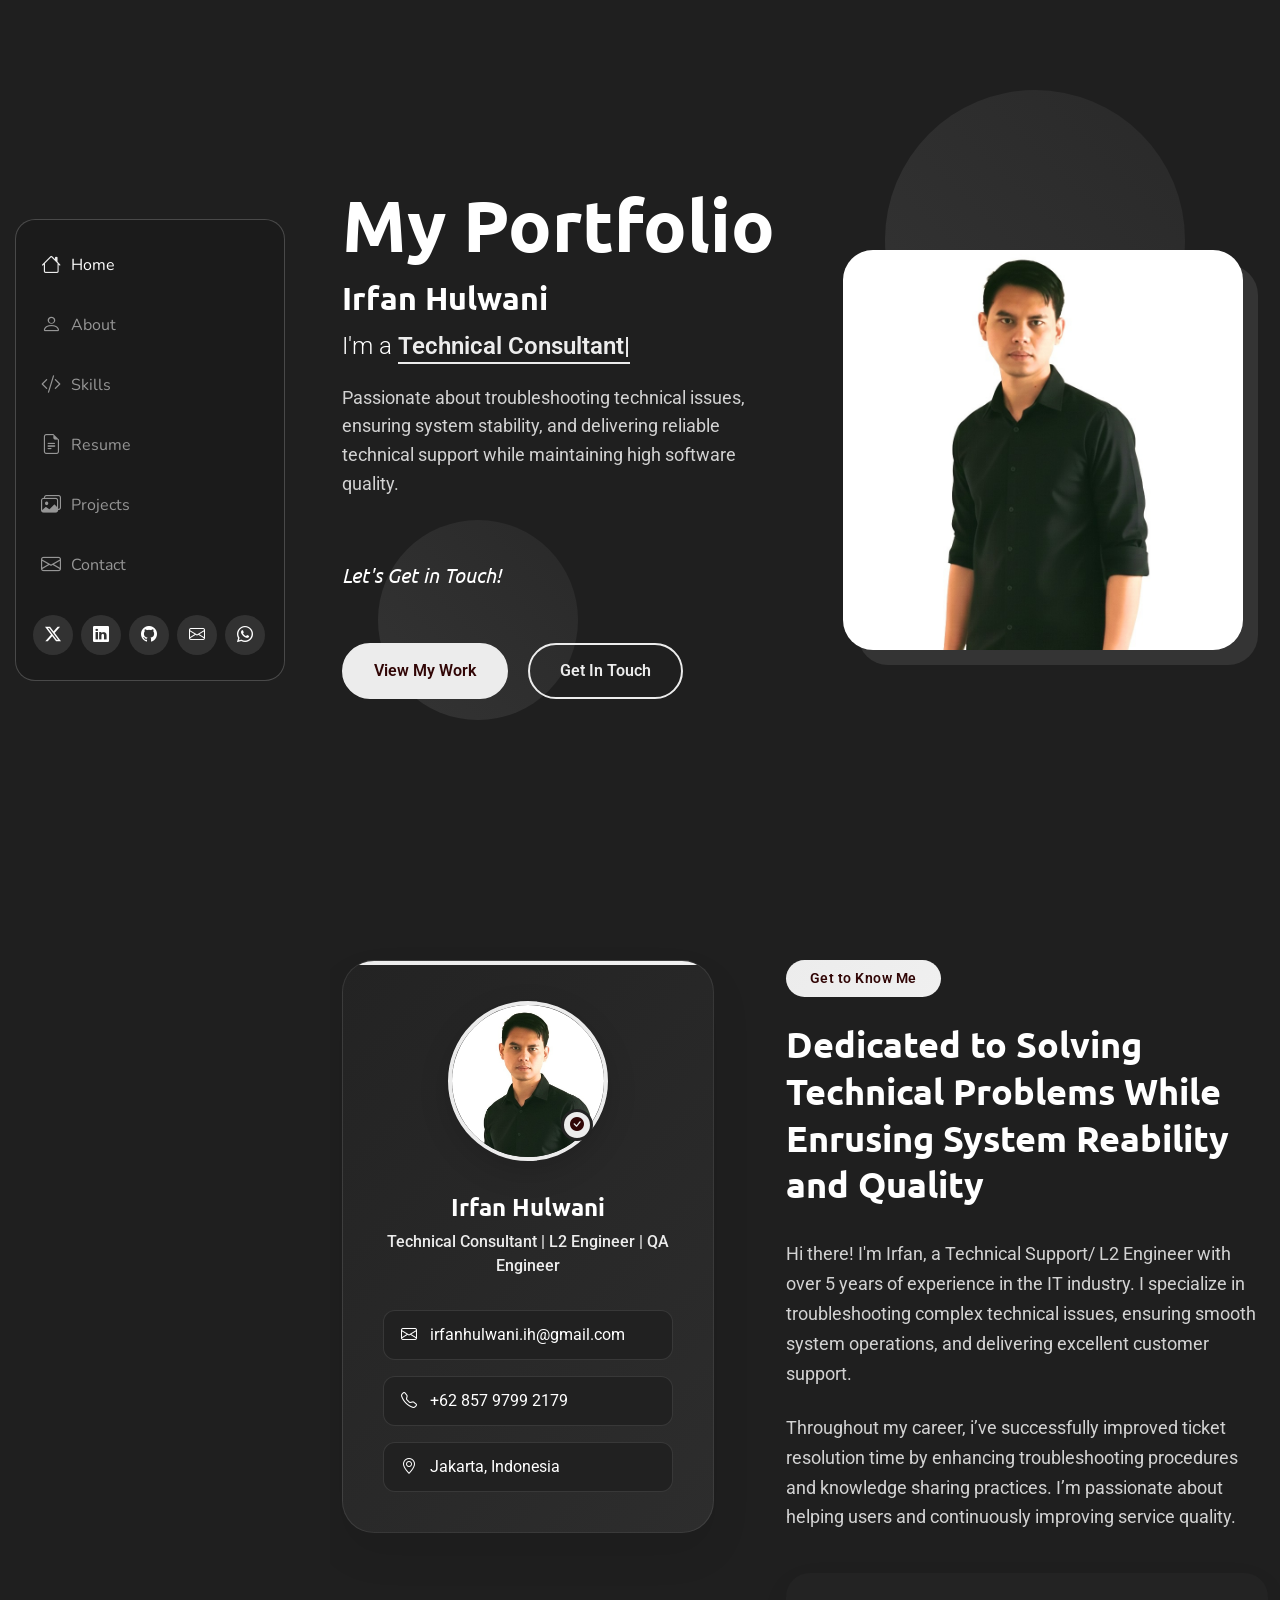
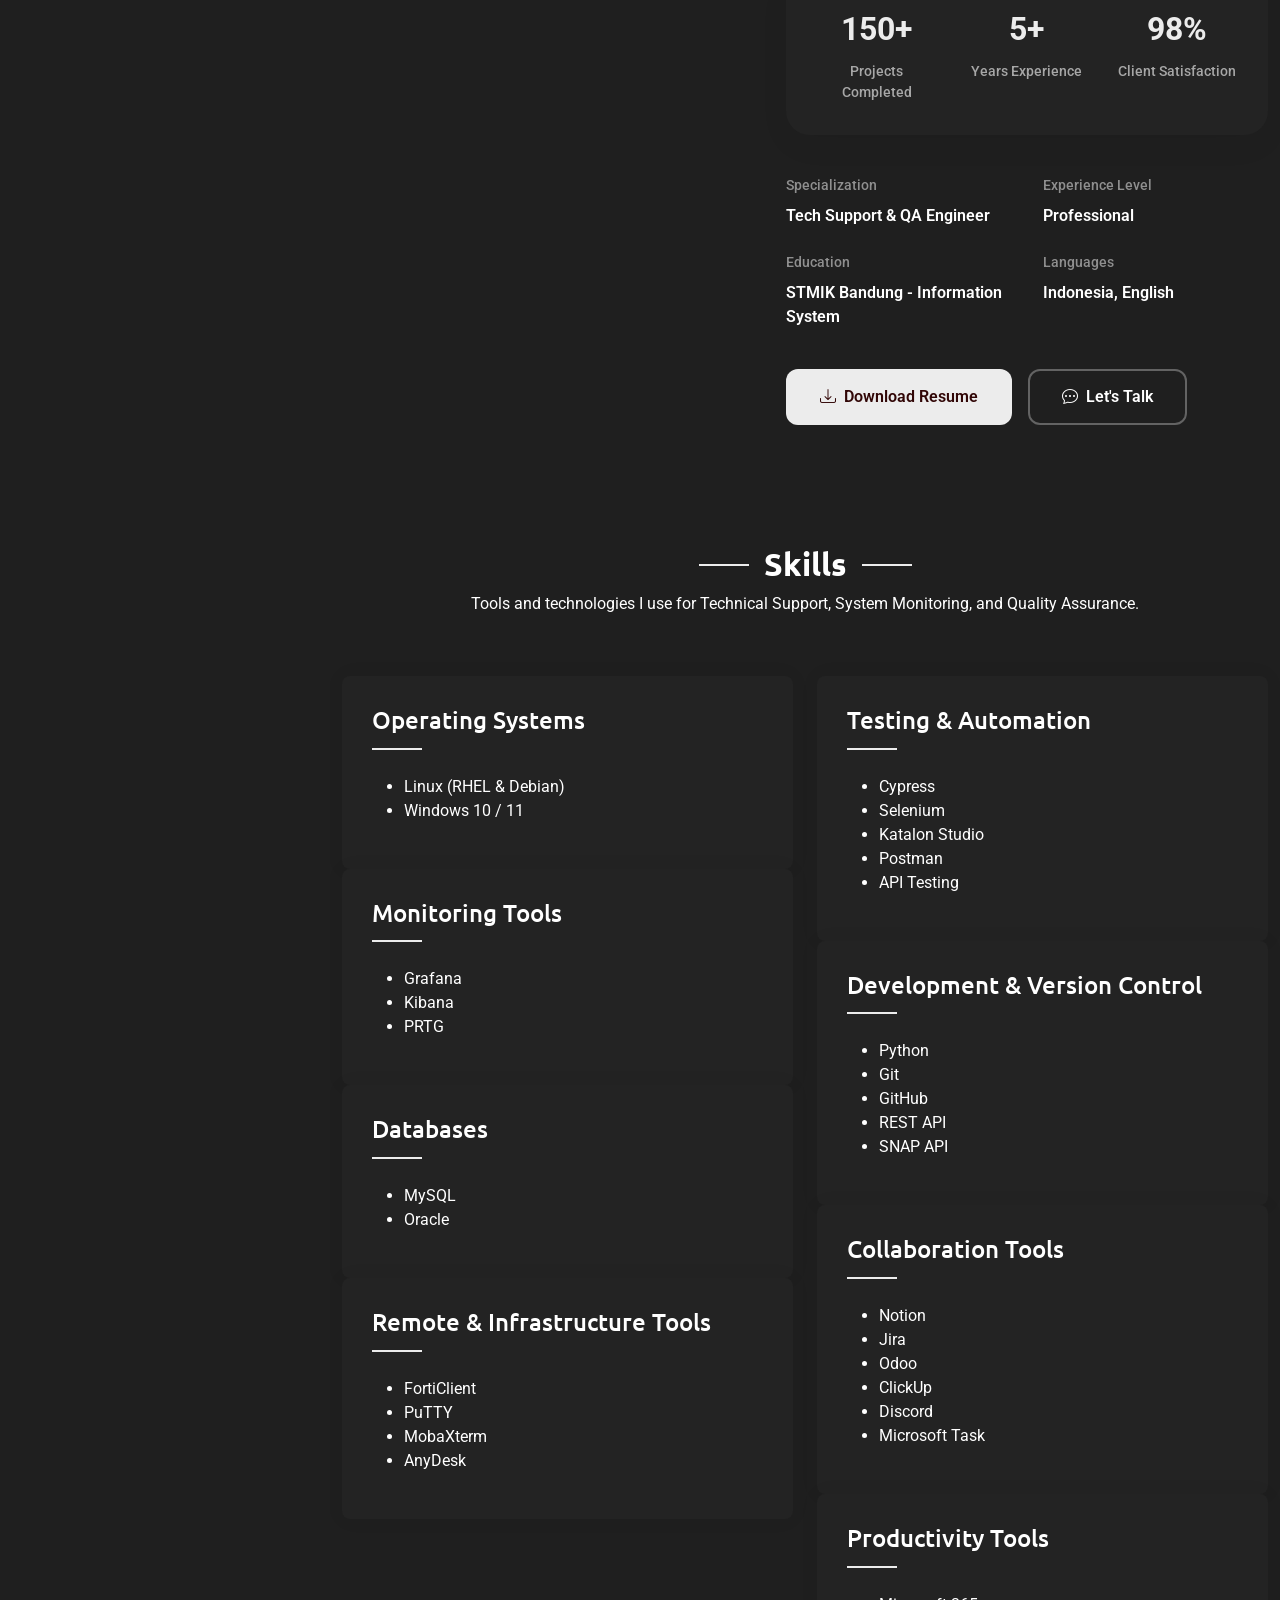
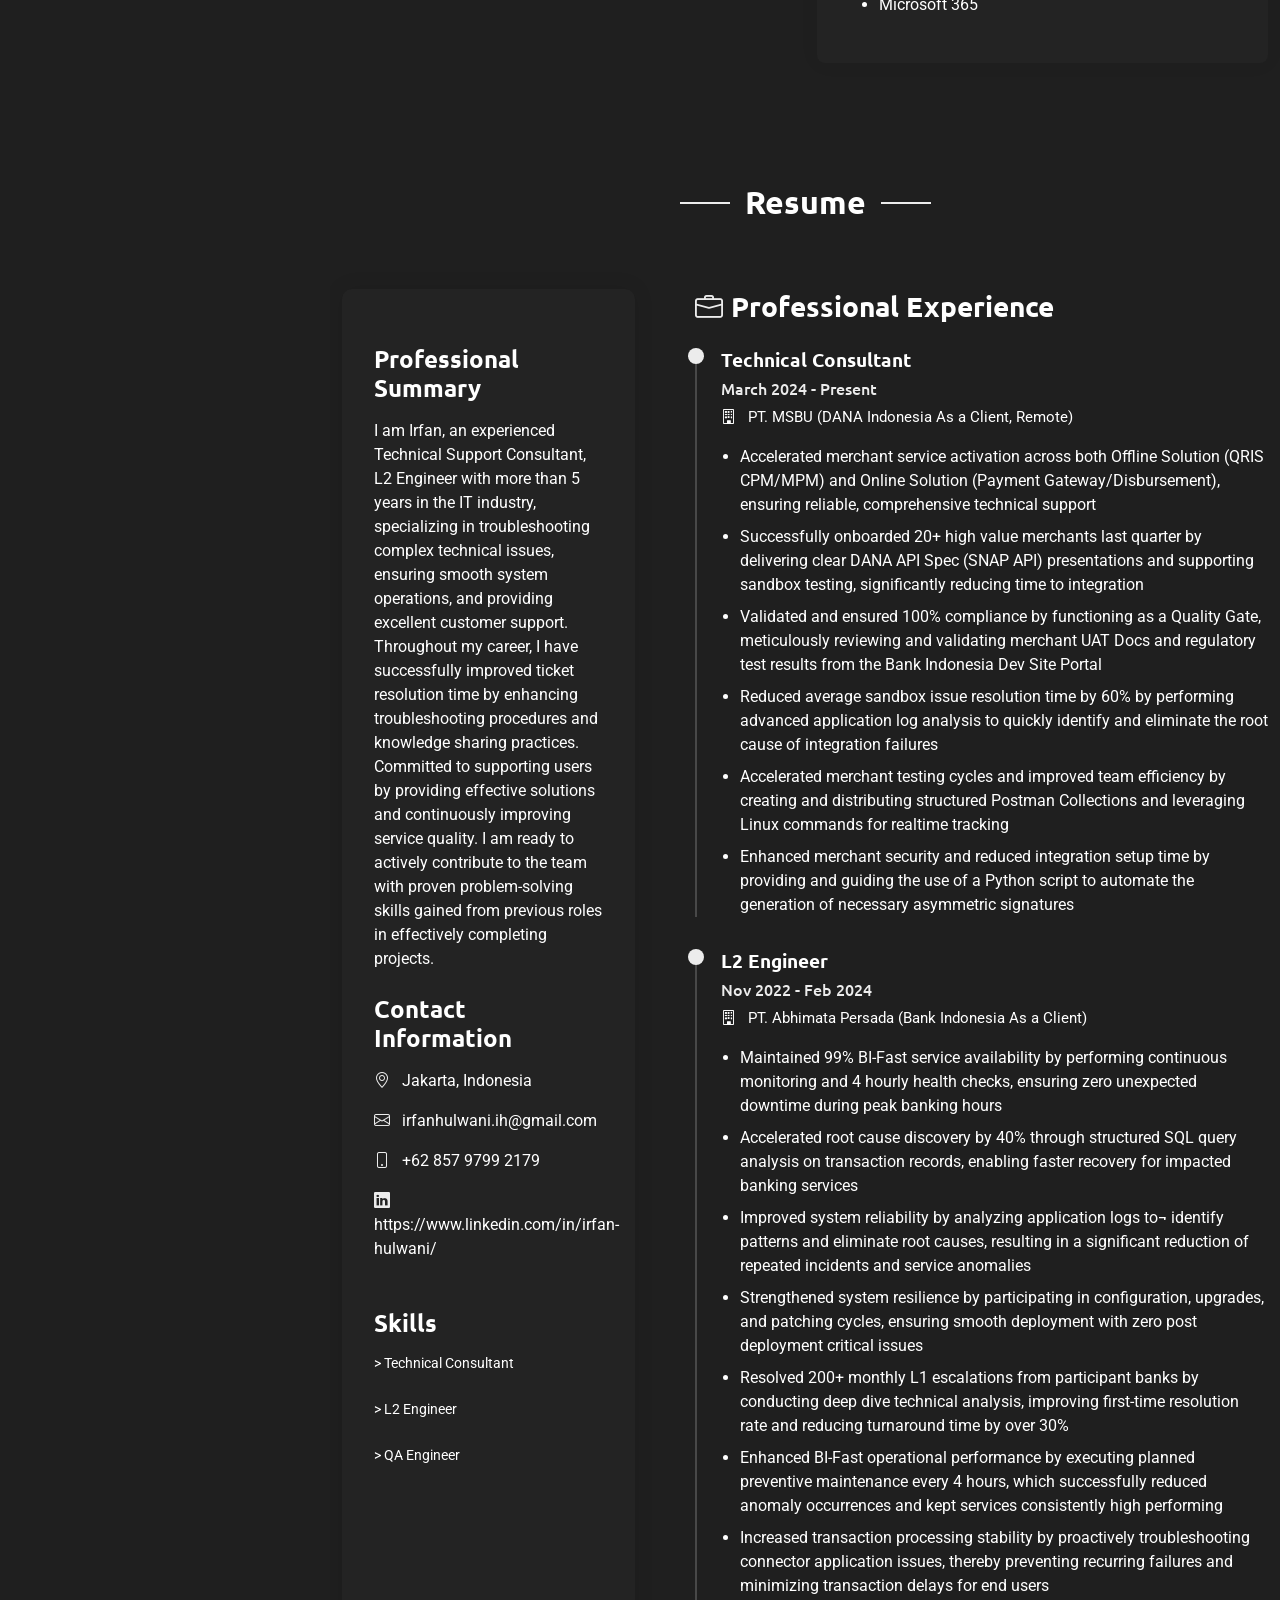
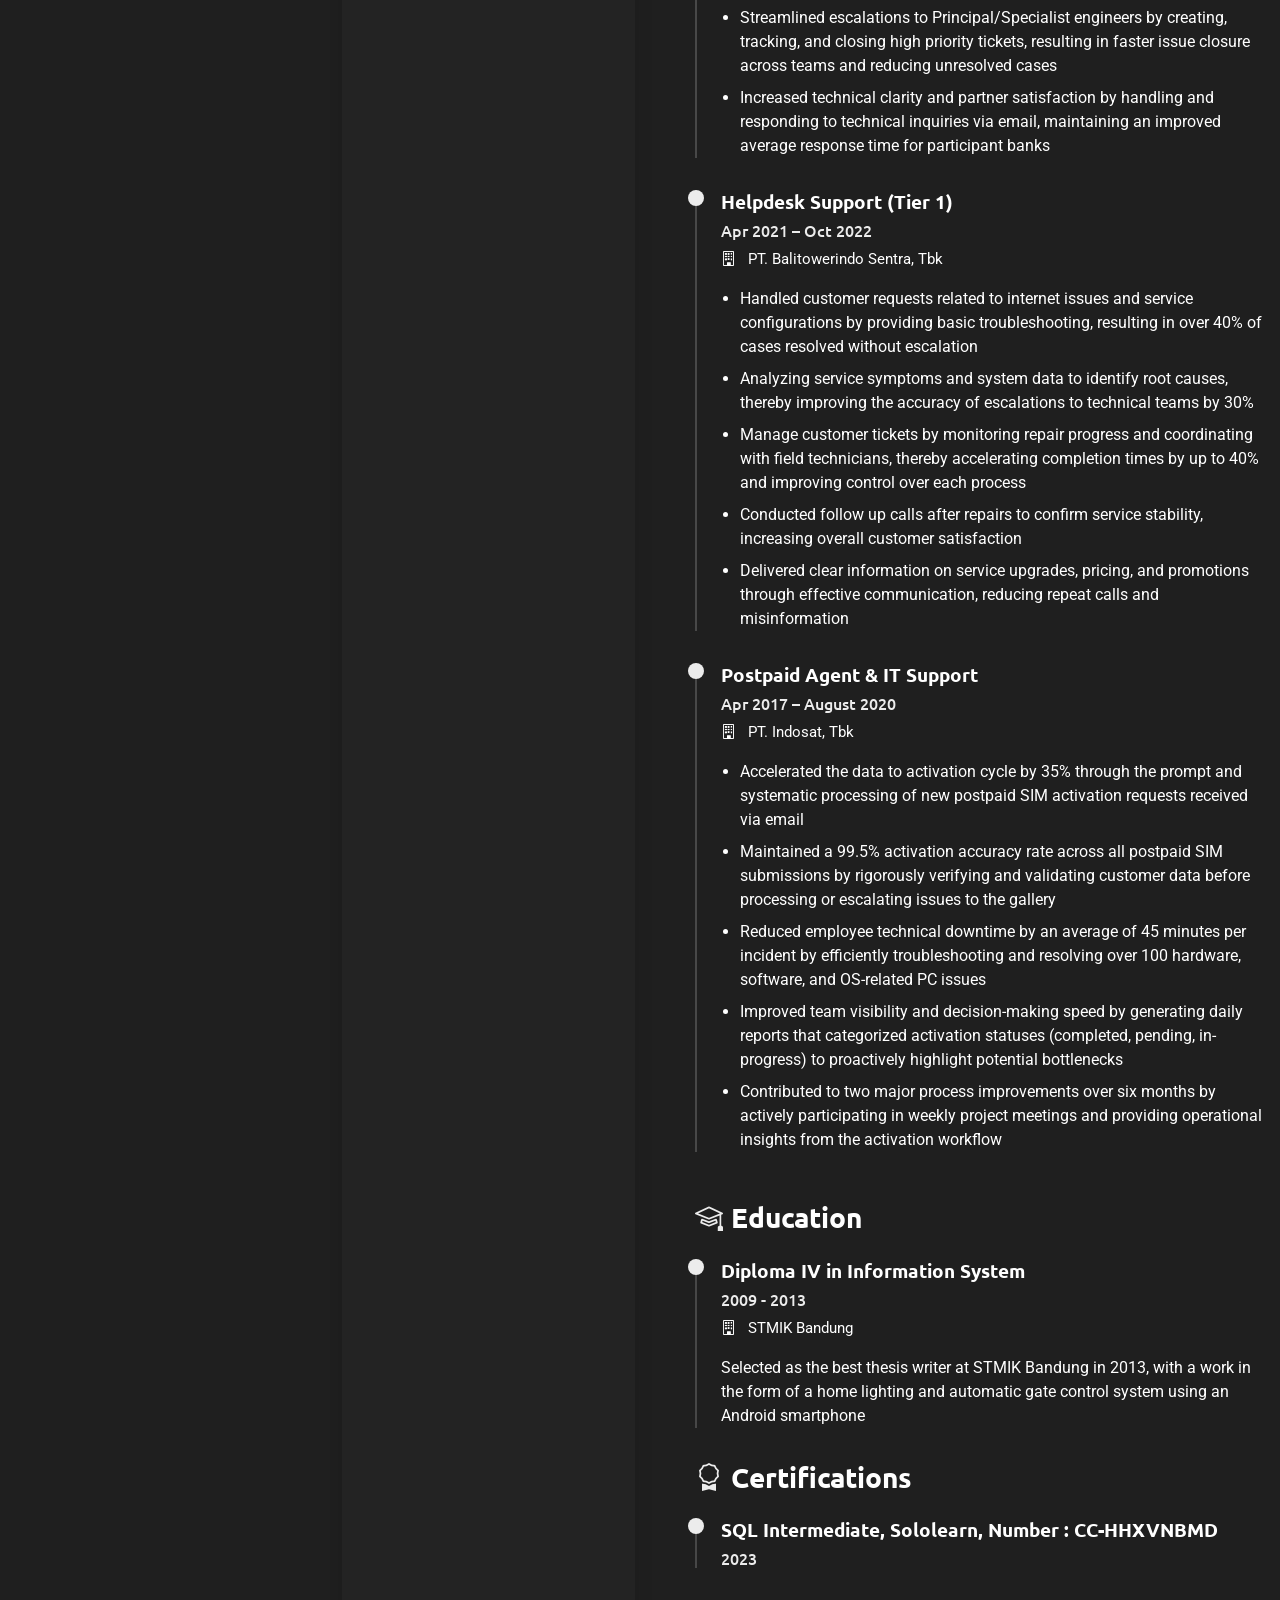
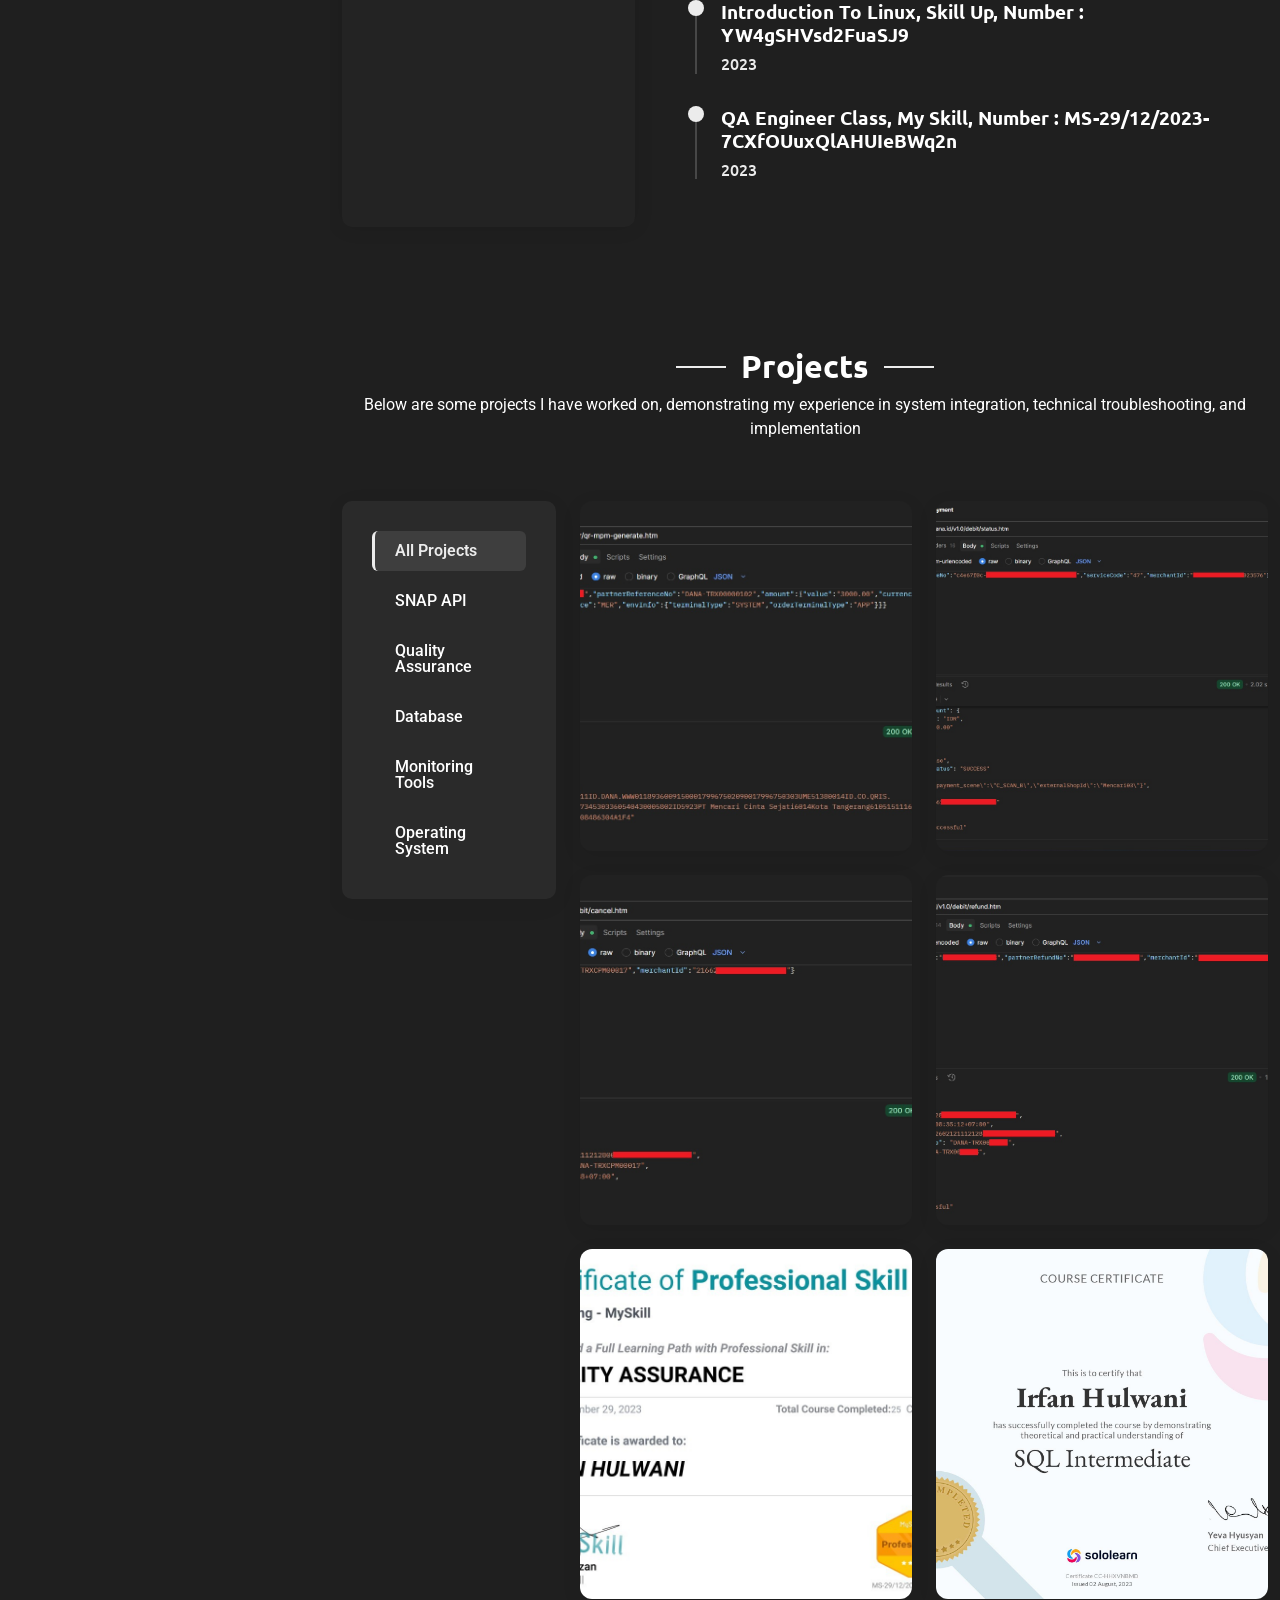
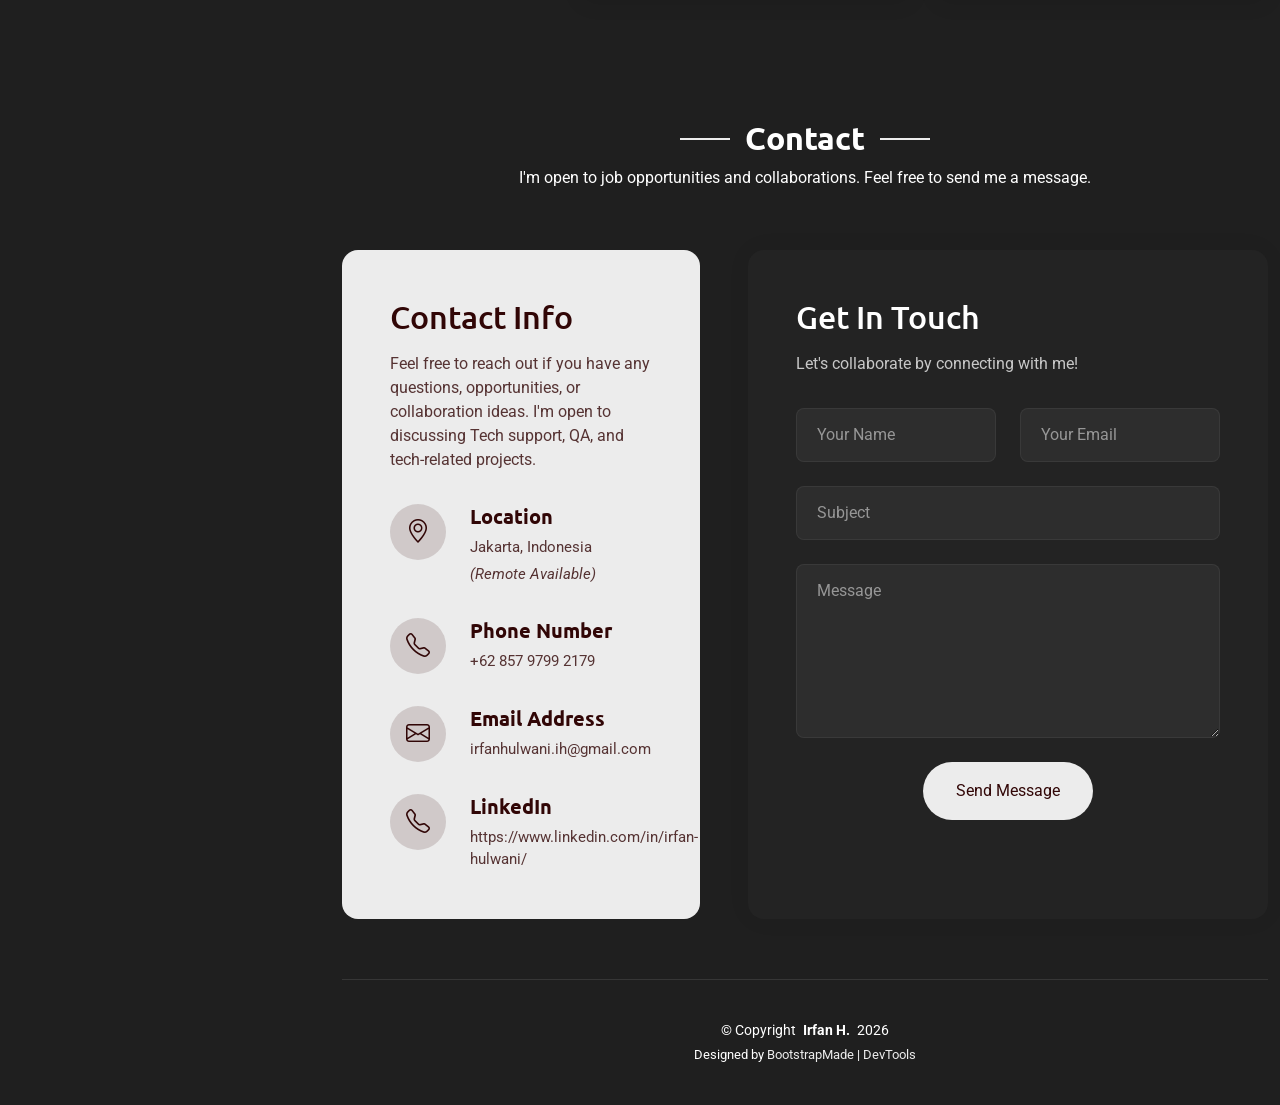
==== commit 0ba33fe5: "update a few information" ====
--- a/index.html
+++ b/index.html
@@ -692,7 +692,7 @@
           <div class="col-lg-5">
             <div class="info-box">
               <h3>Contact Info</h3>
-              <p>Feel free to reach out if you have any questions, opportunities, or collaboration ideas. I'm open to discussing IT support, QA, and tech-related projects.</p>
+              <p>Feel free to reach out if you have any questions, opportunities, or collaboration ideas. I'm open to discussing Tech support, QA, and tech-related projects.</p>
 
               <div class="info-item">
                 <div class="icon-box">
@@ -724,6 +724,17 @@
                   <p>irfanhulwani.ih@gmail.com</p>
                   </div>
               </div>
+
+              <div class="info-item">
+                <div class="icon-box">
+                  <i class="bi bi-telephone"></i>
+                </div>
+                <div class="content">
+                  <h4>LinkedIn</h4>
+                  <p>https://www.linkedin.com/in/irfan-hulwani/</p>
+                </div>
+              </div>
+
             </div>
           </div>
 
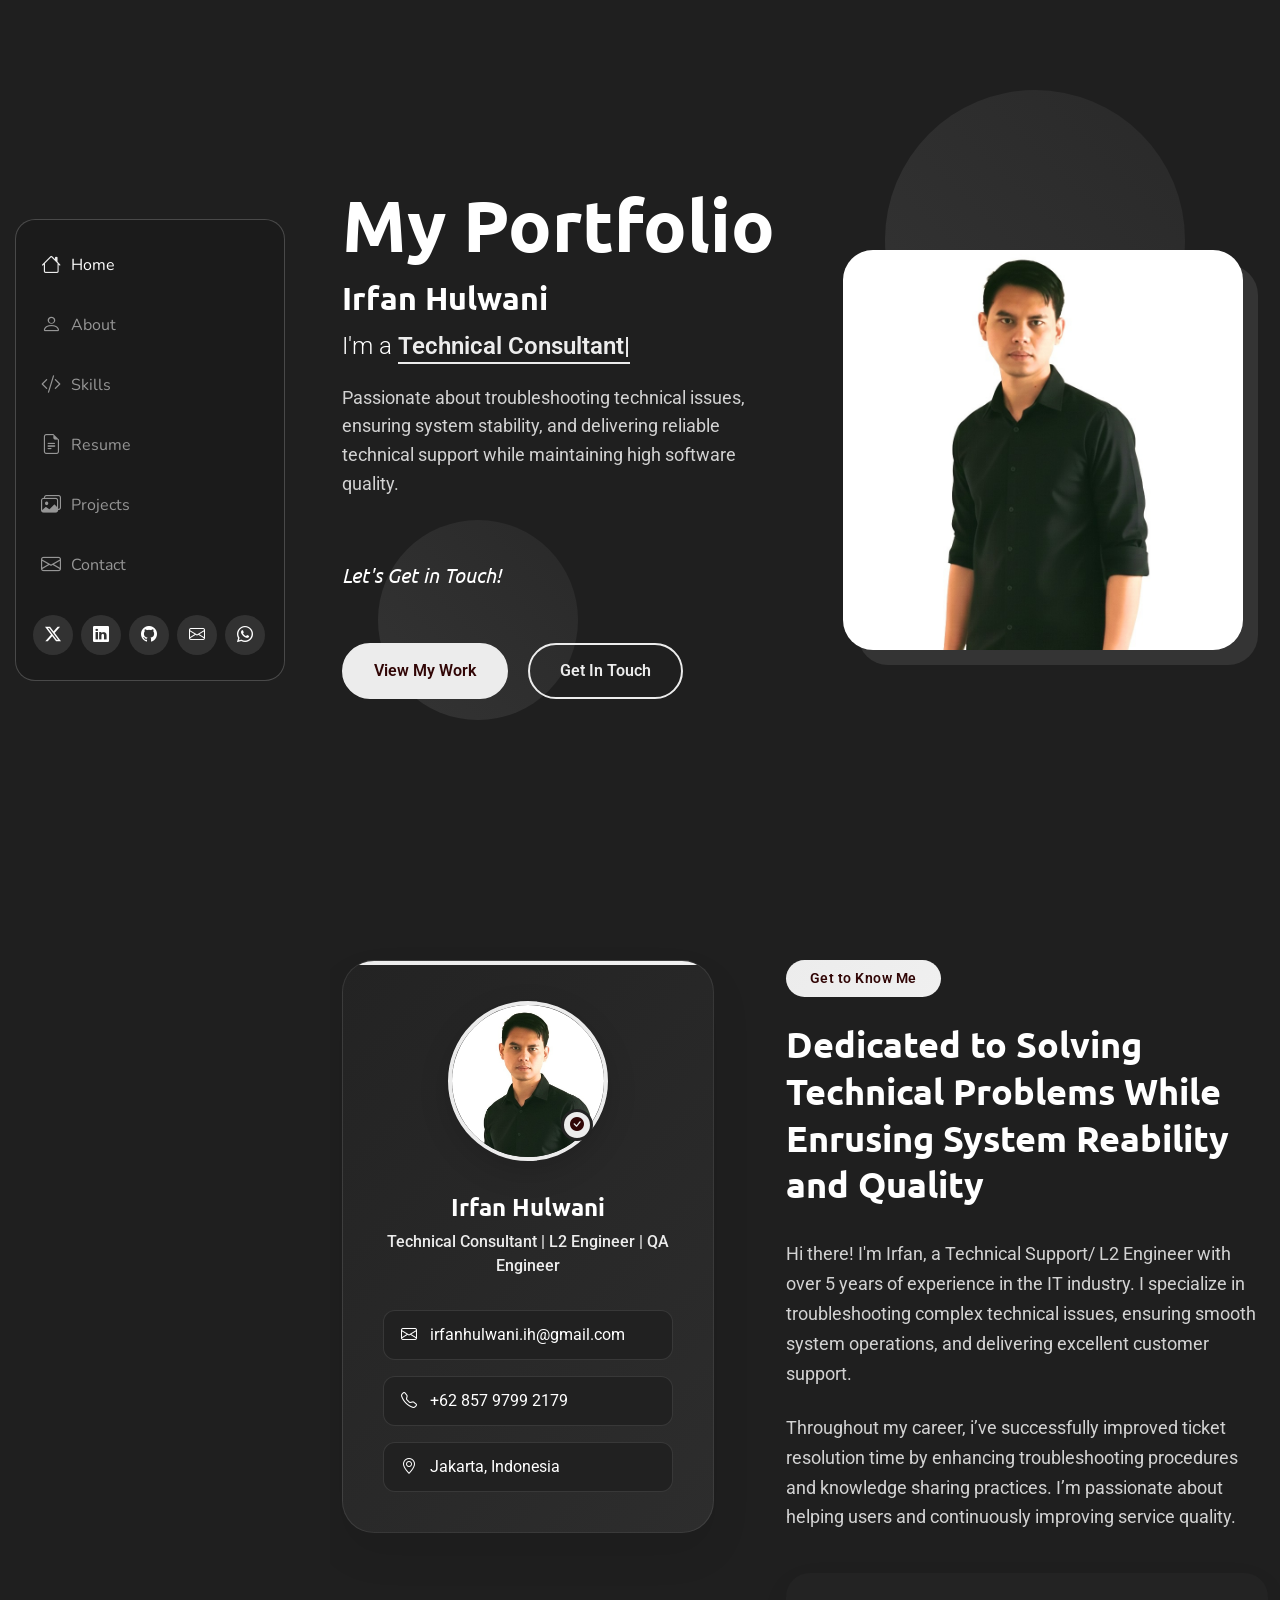
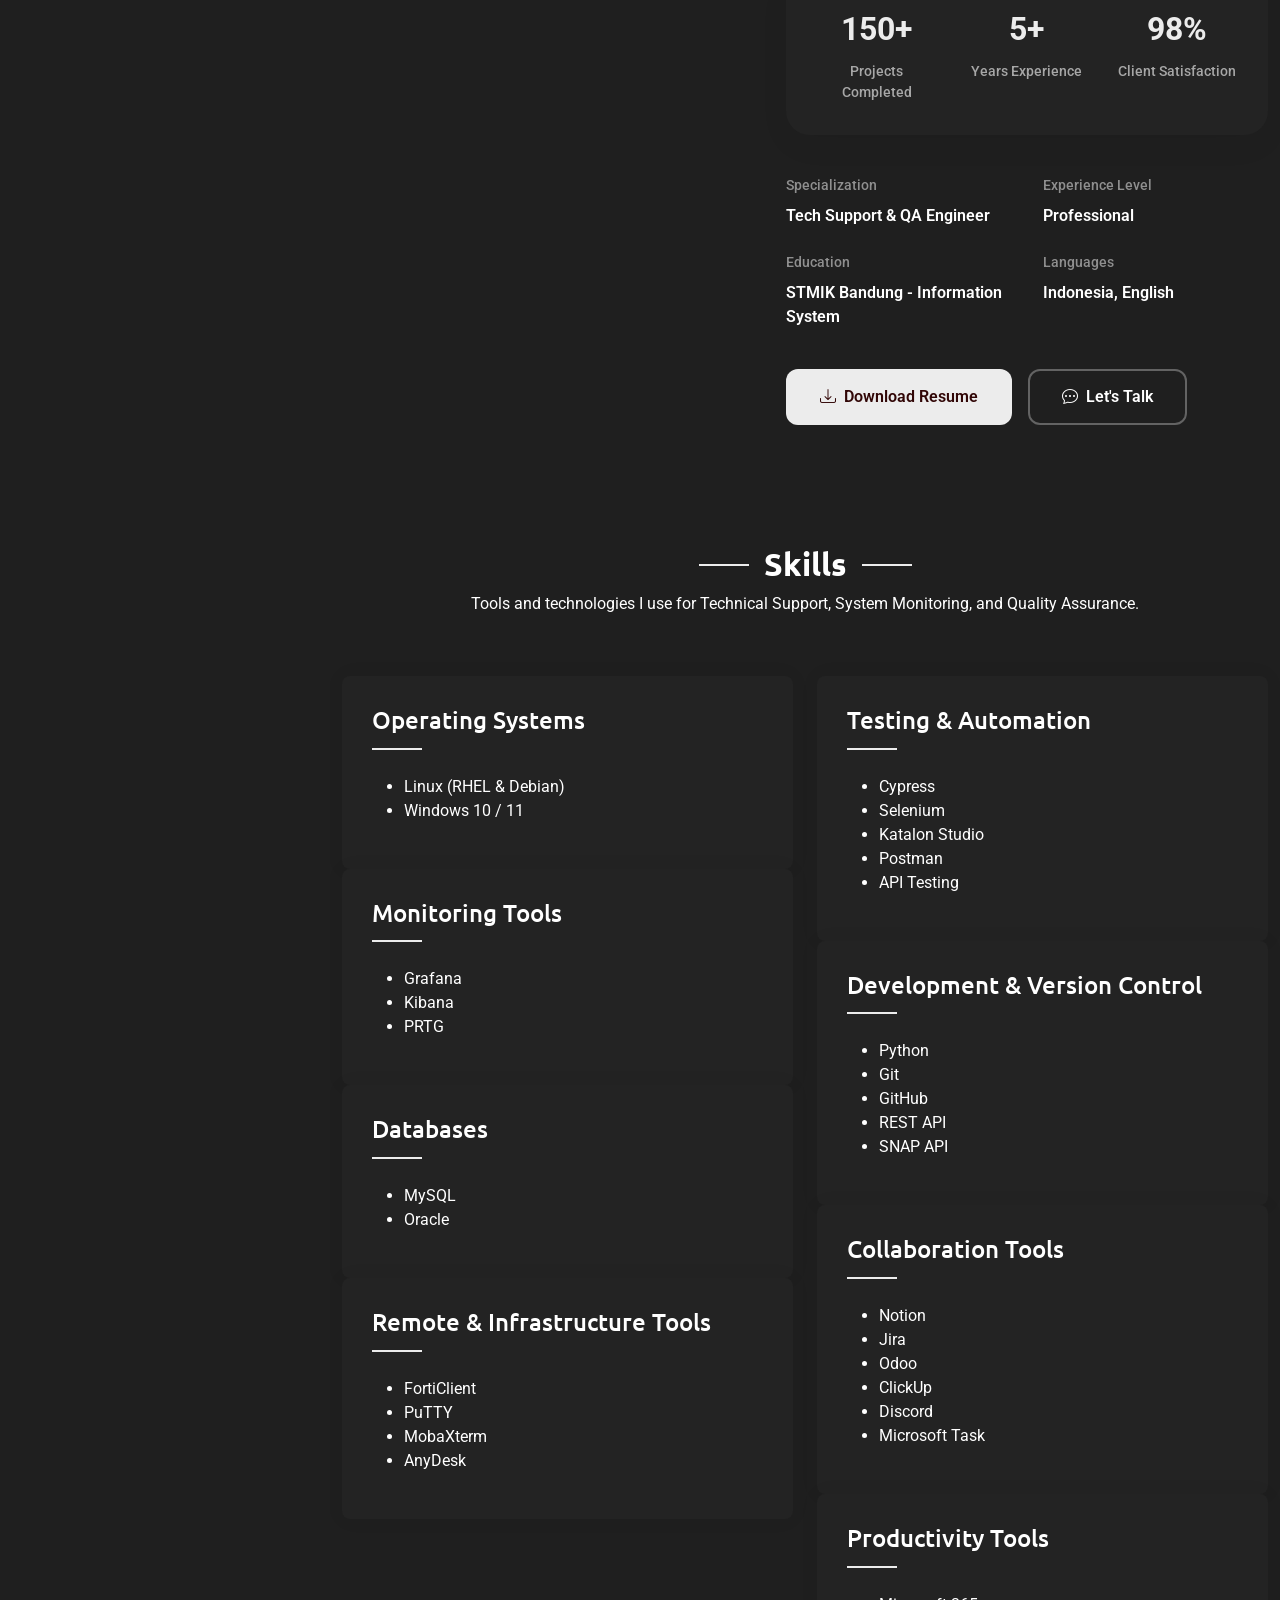
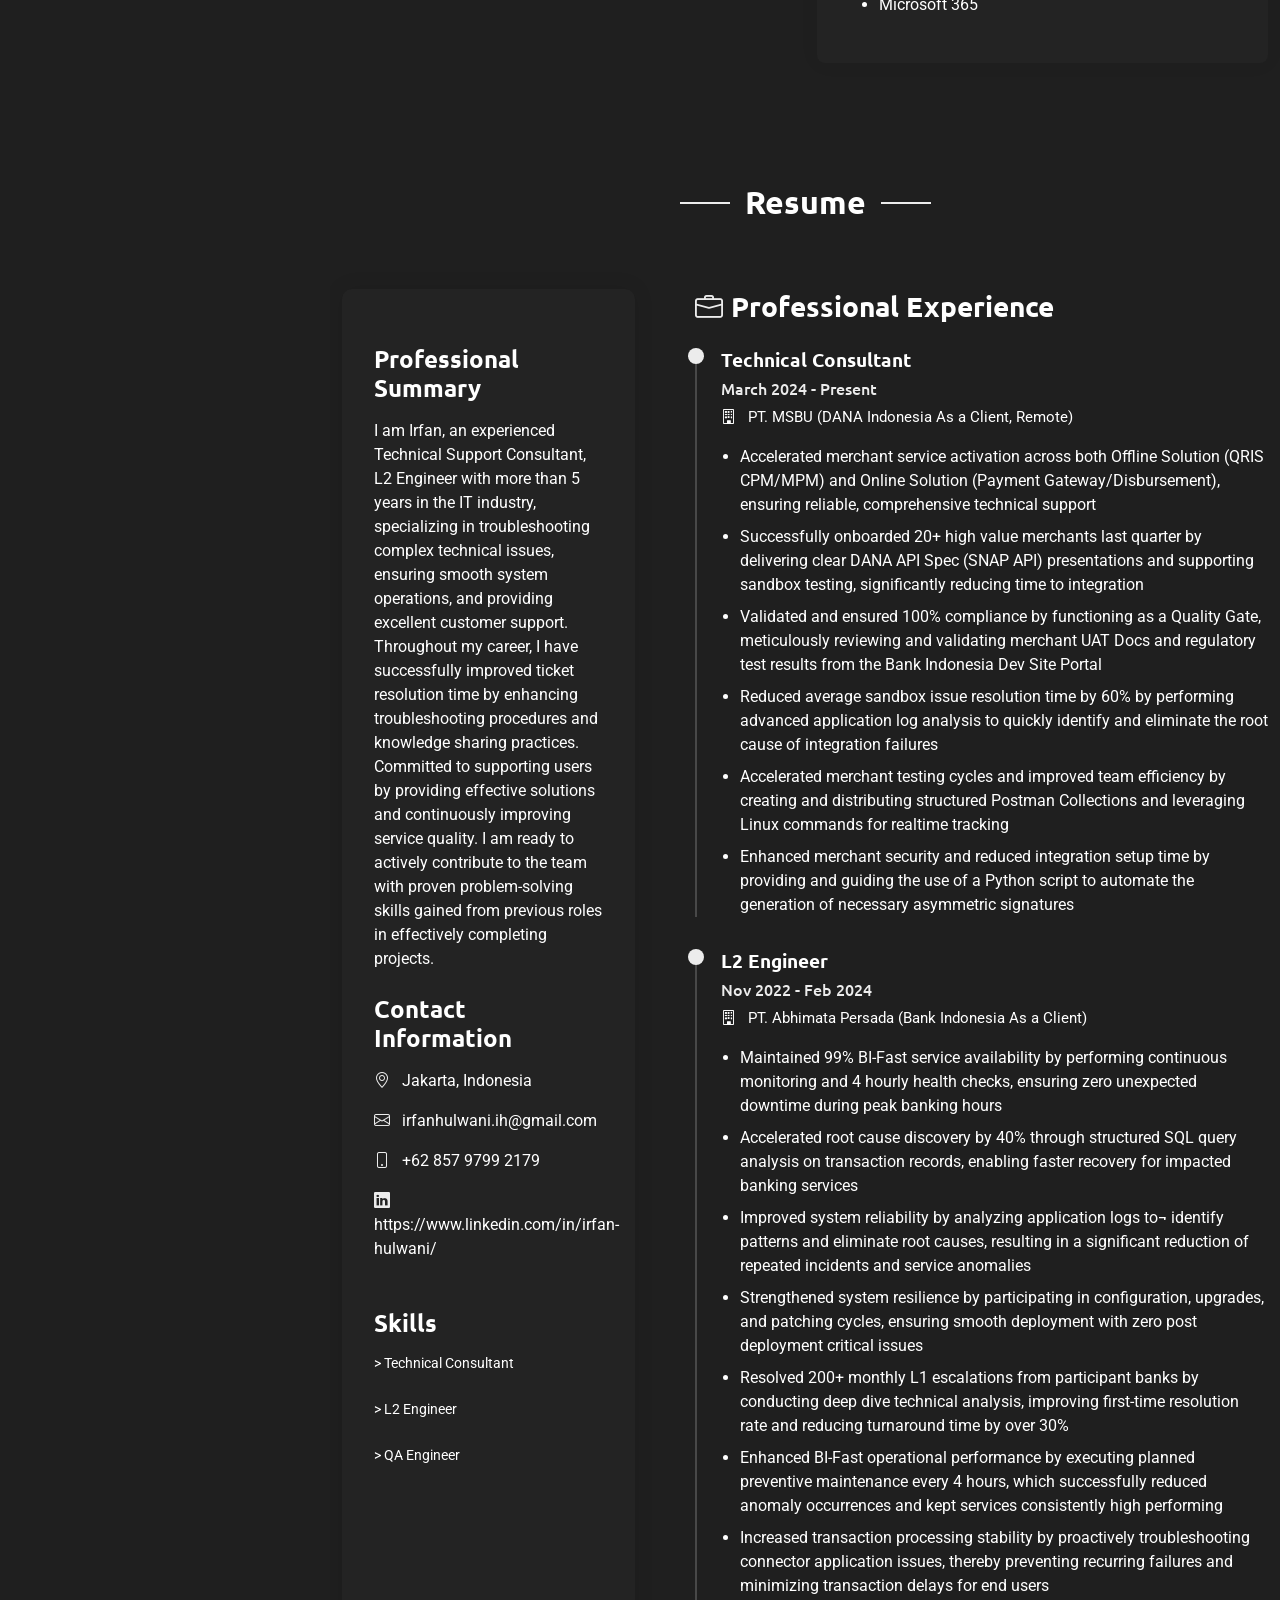
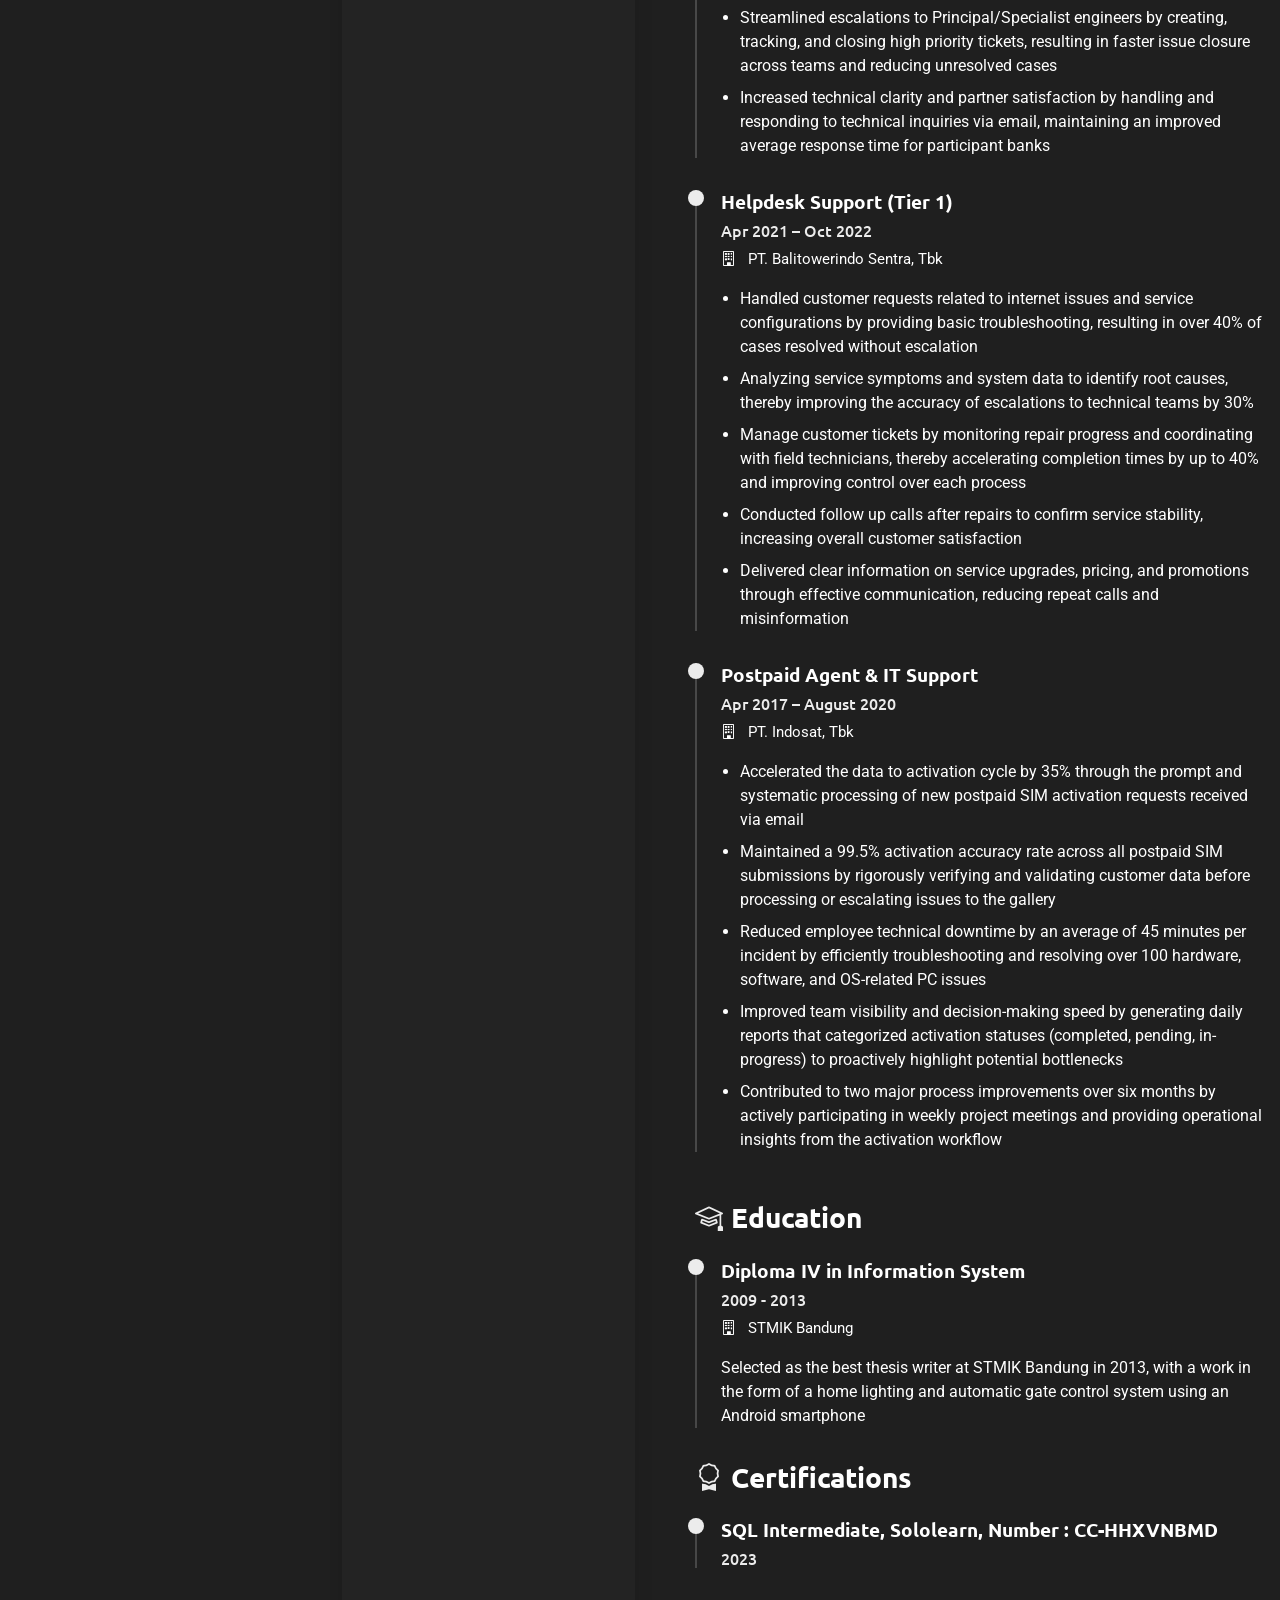
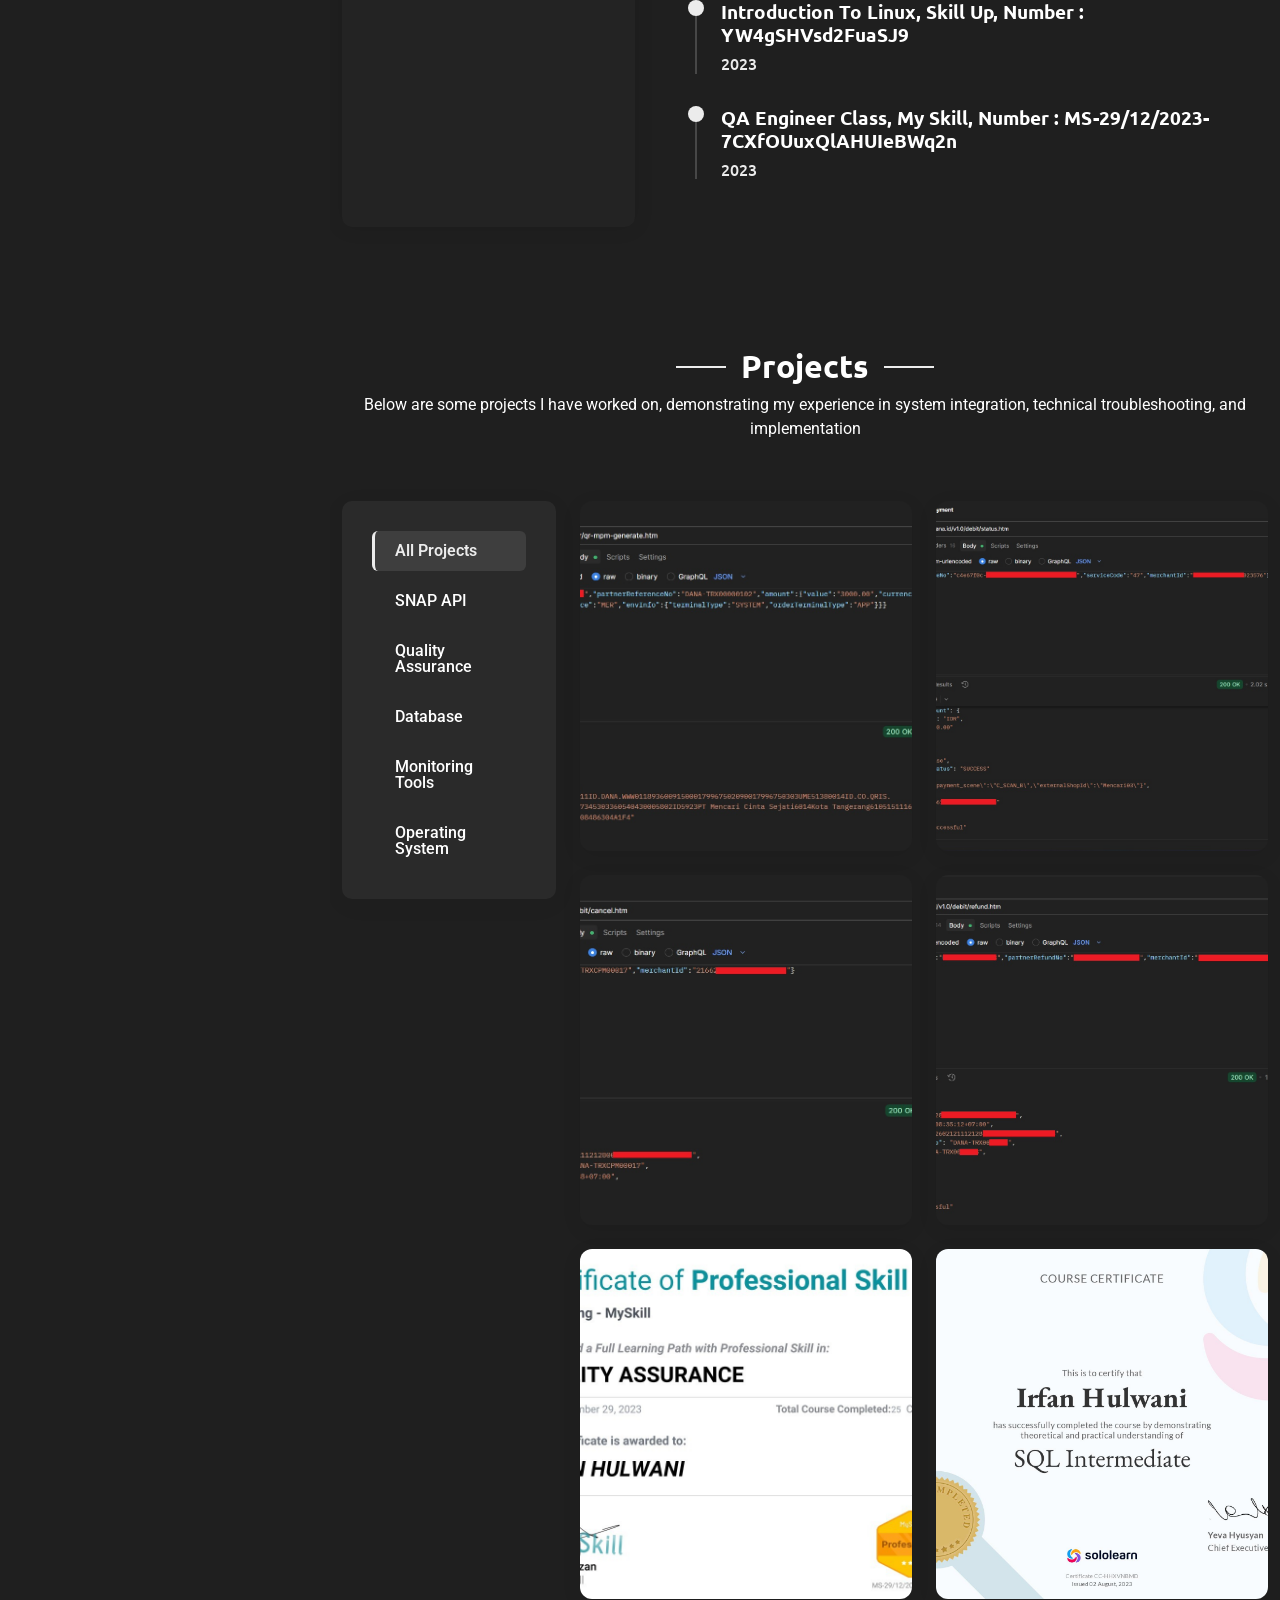
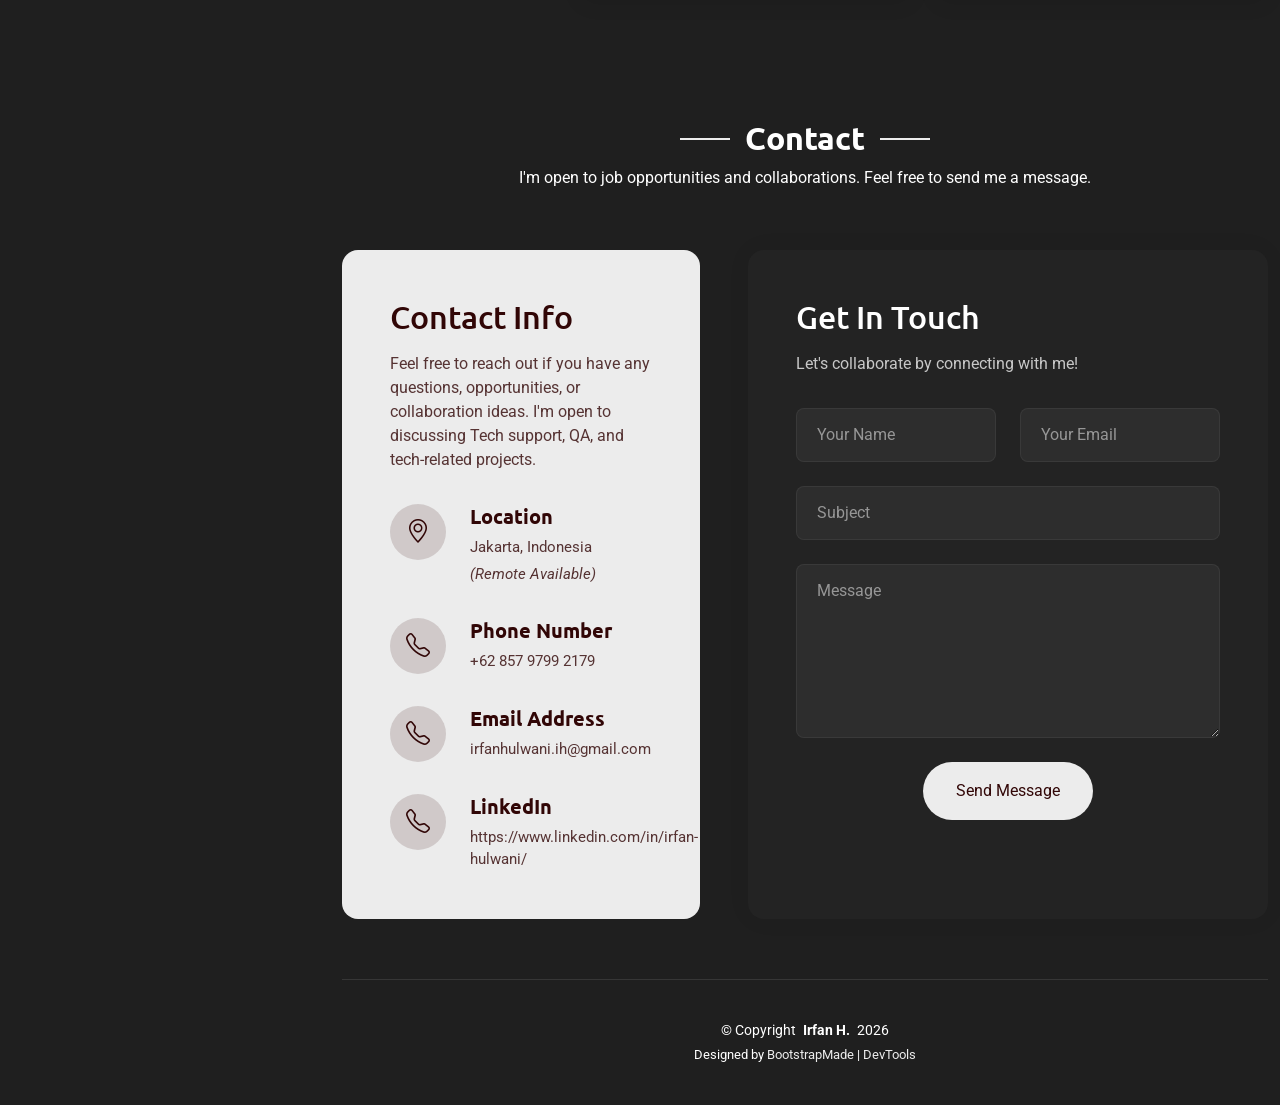
==== commit b800b633: "update contact link" ====
--- a/index.html
+++ b/index.html
@@ -707,32 +707,38 @@
 
               <div class="info-item">
                 <div class="icon-box">
+                  <a href="https://wa.me/6285797992179" target="_blank">
                   <i class="bi bi-telephone"></i>
                 </div>
                 <div class="content">
                   <h4>Phone Number</h4>
                   <p>+62 857 9799 2179</p>
                 </div>
-              </div>
-
+                </a>
+              </div>
+              
               <div class="info-item">
                 <div class="icon-box">
-                  <i class="bi bi-envelope"></i>
+                  <a href="mailto:irfanhulwani.ih@gmail.com" target="_blank">
+                  <i class="bi bi-telephone"></i>
                 </div>
                 <div class="content">
                   <h4>Email Address</h4>
                   <p>irfanhulwani.ih@gmail.com</p>
-                  </div>
+                </div>
+                </a>
               </div>
 
               <div class="info-item">
                 <div class="icon-box">
+                  <a href="https://www.linkedin.com/in/irfan-hulwani/" target="_blank">
                   <i class="bi bi-telephone"></i>
                 </div>
                 <div class="content">
                   <h4>LinkedIn</h4>
                   <p>https://www.linkedin.com/in/irfan-hulwani/</p>
                 </div>
+                </a>
               </div>
 
             </div>
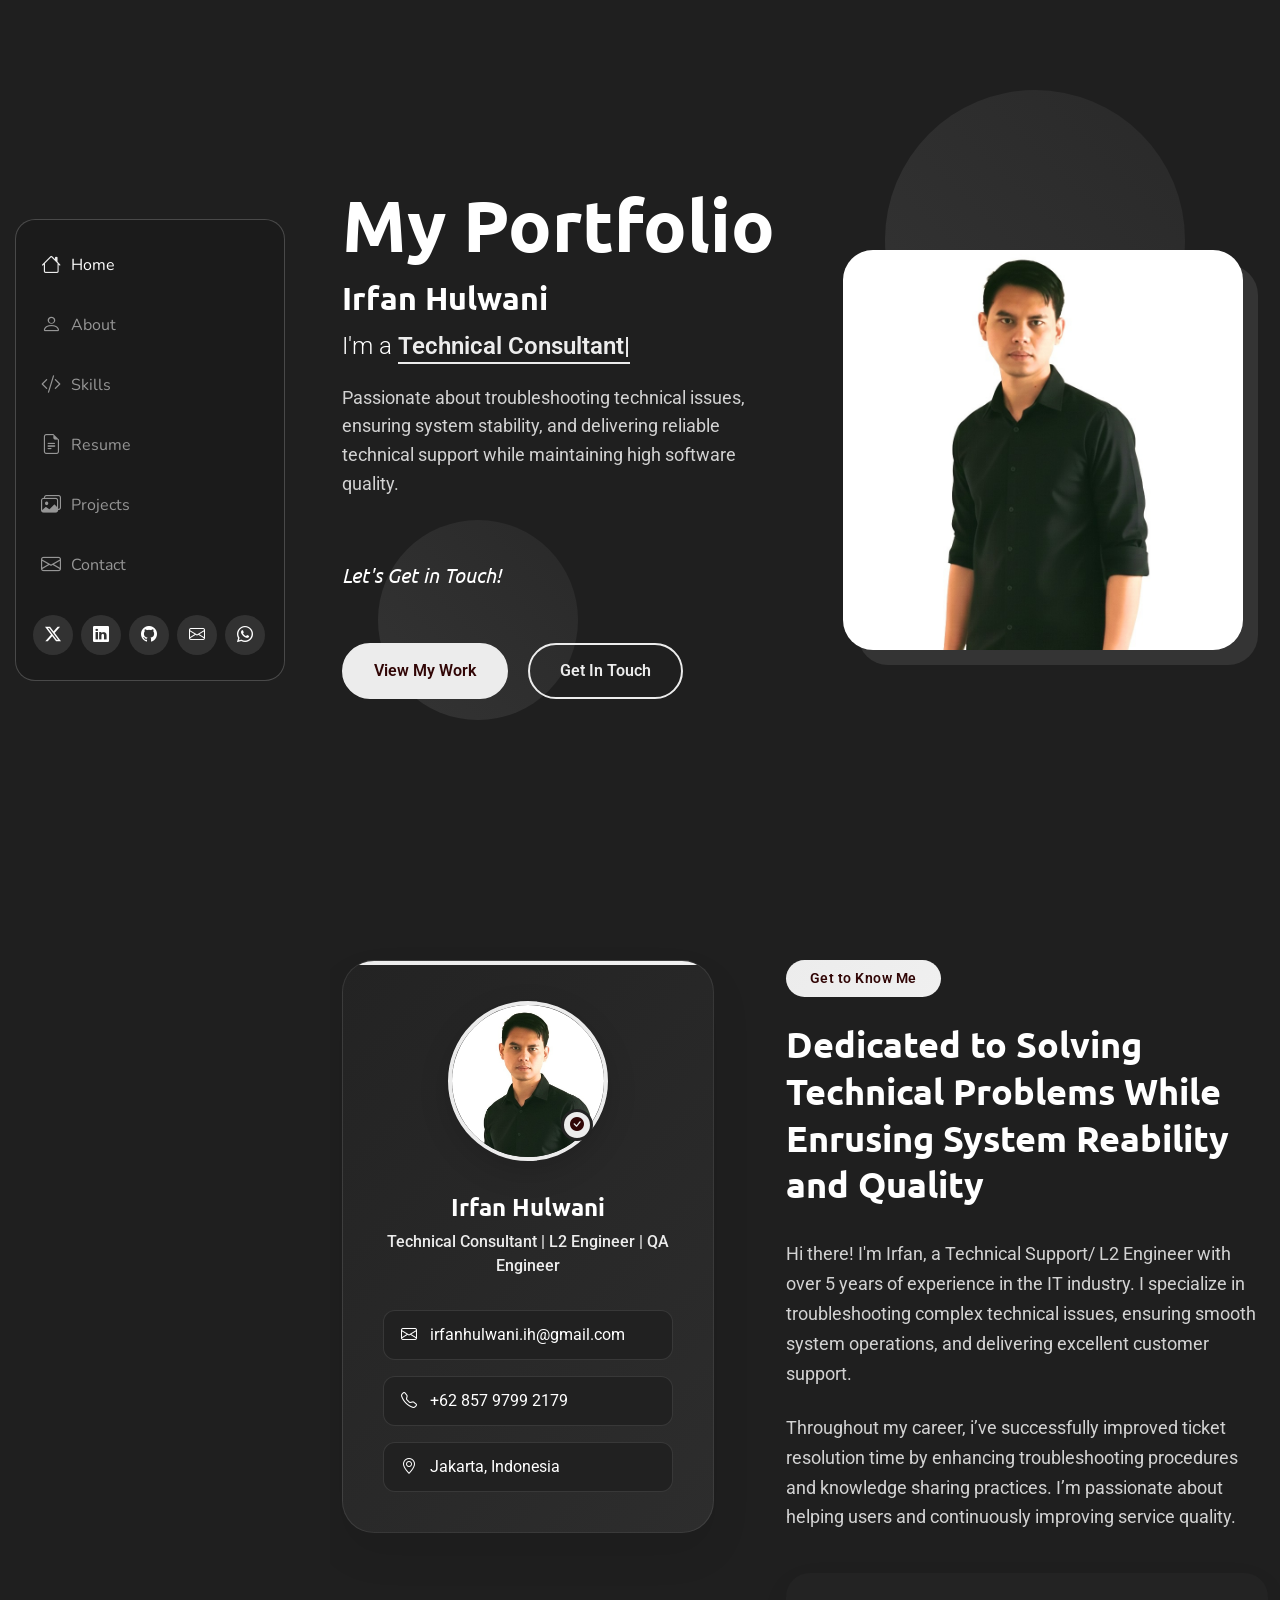
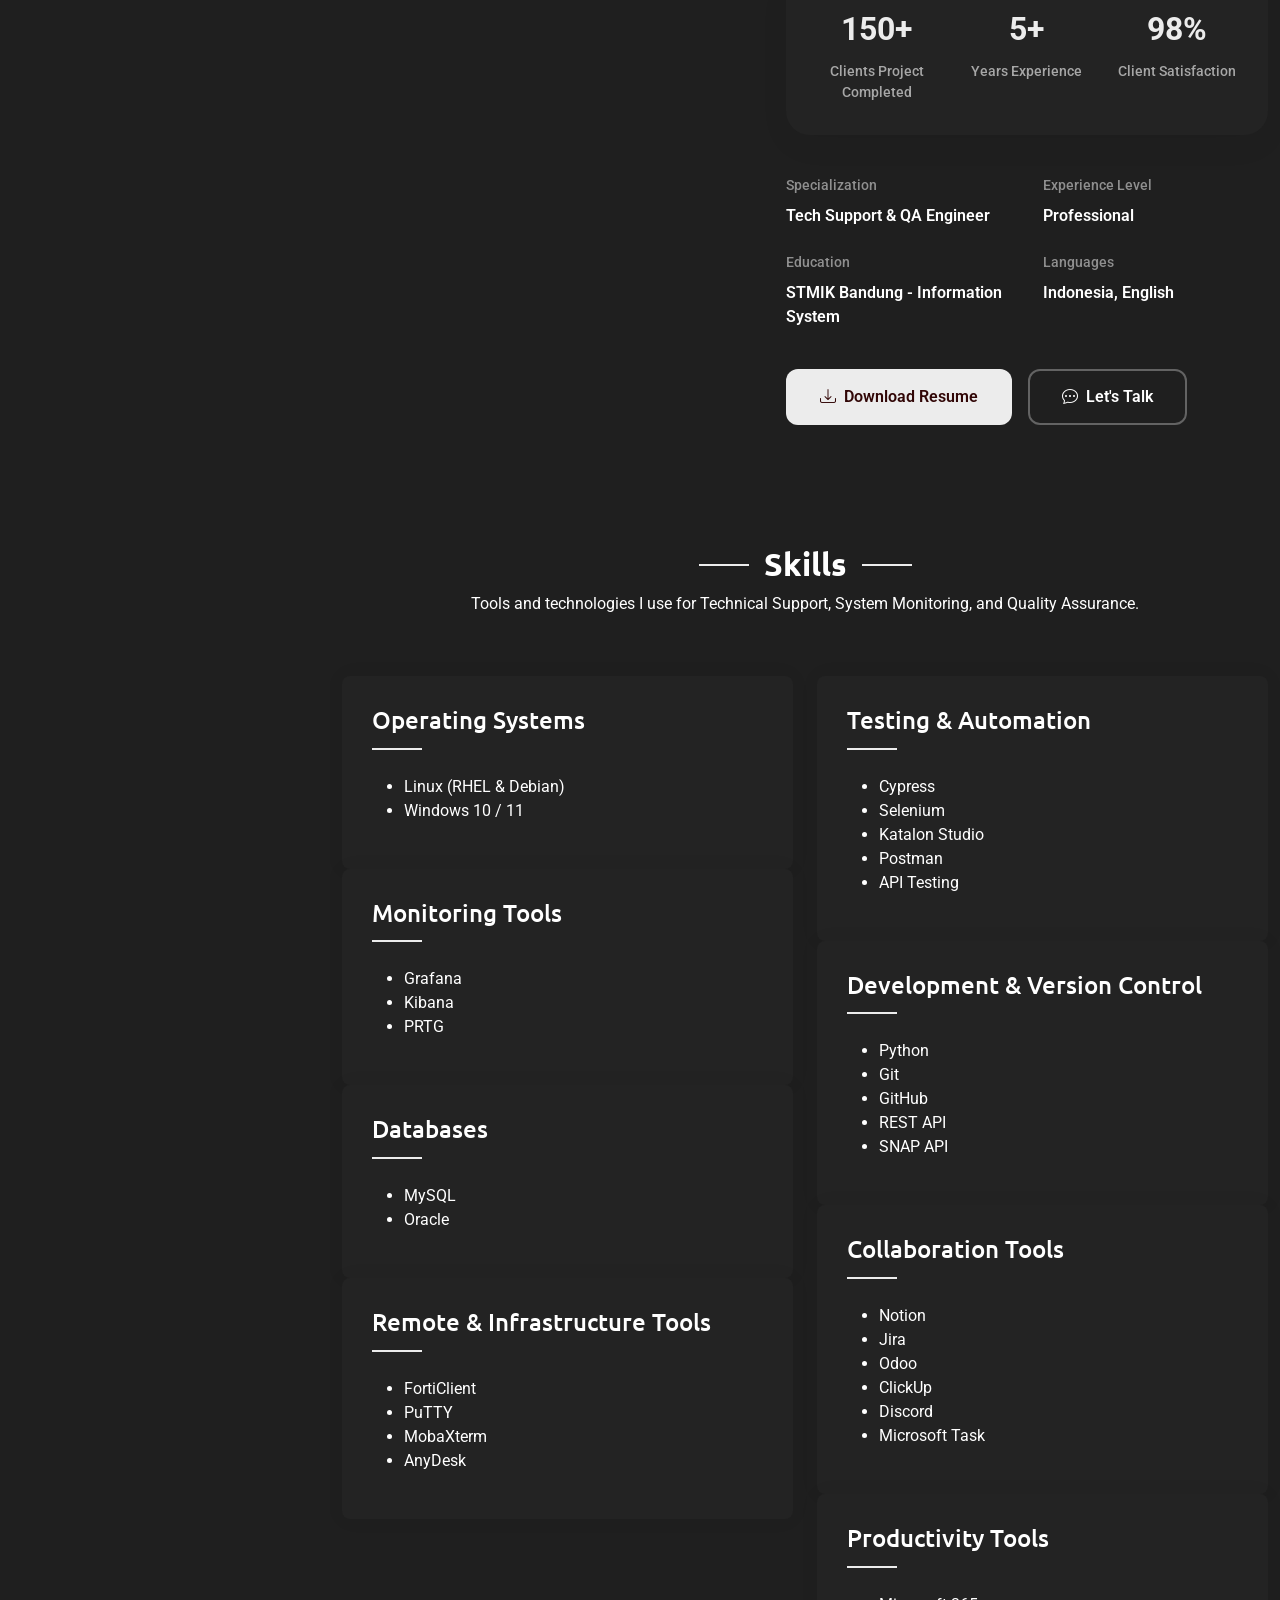
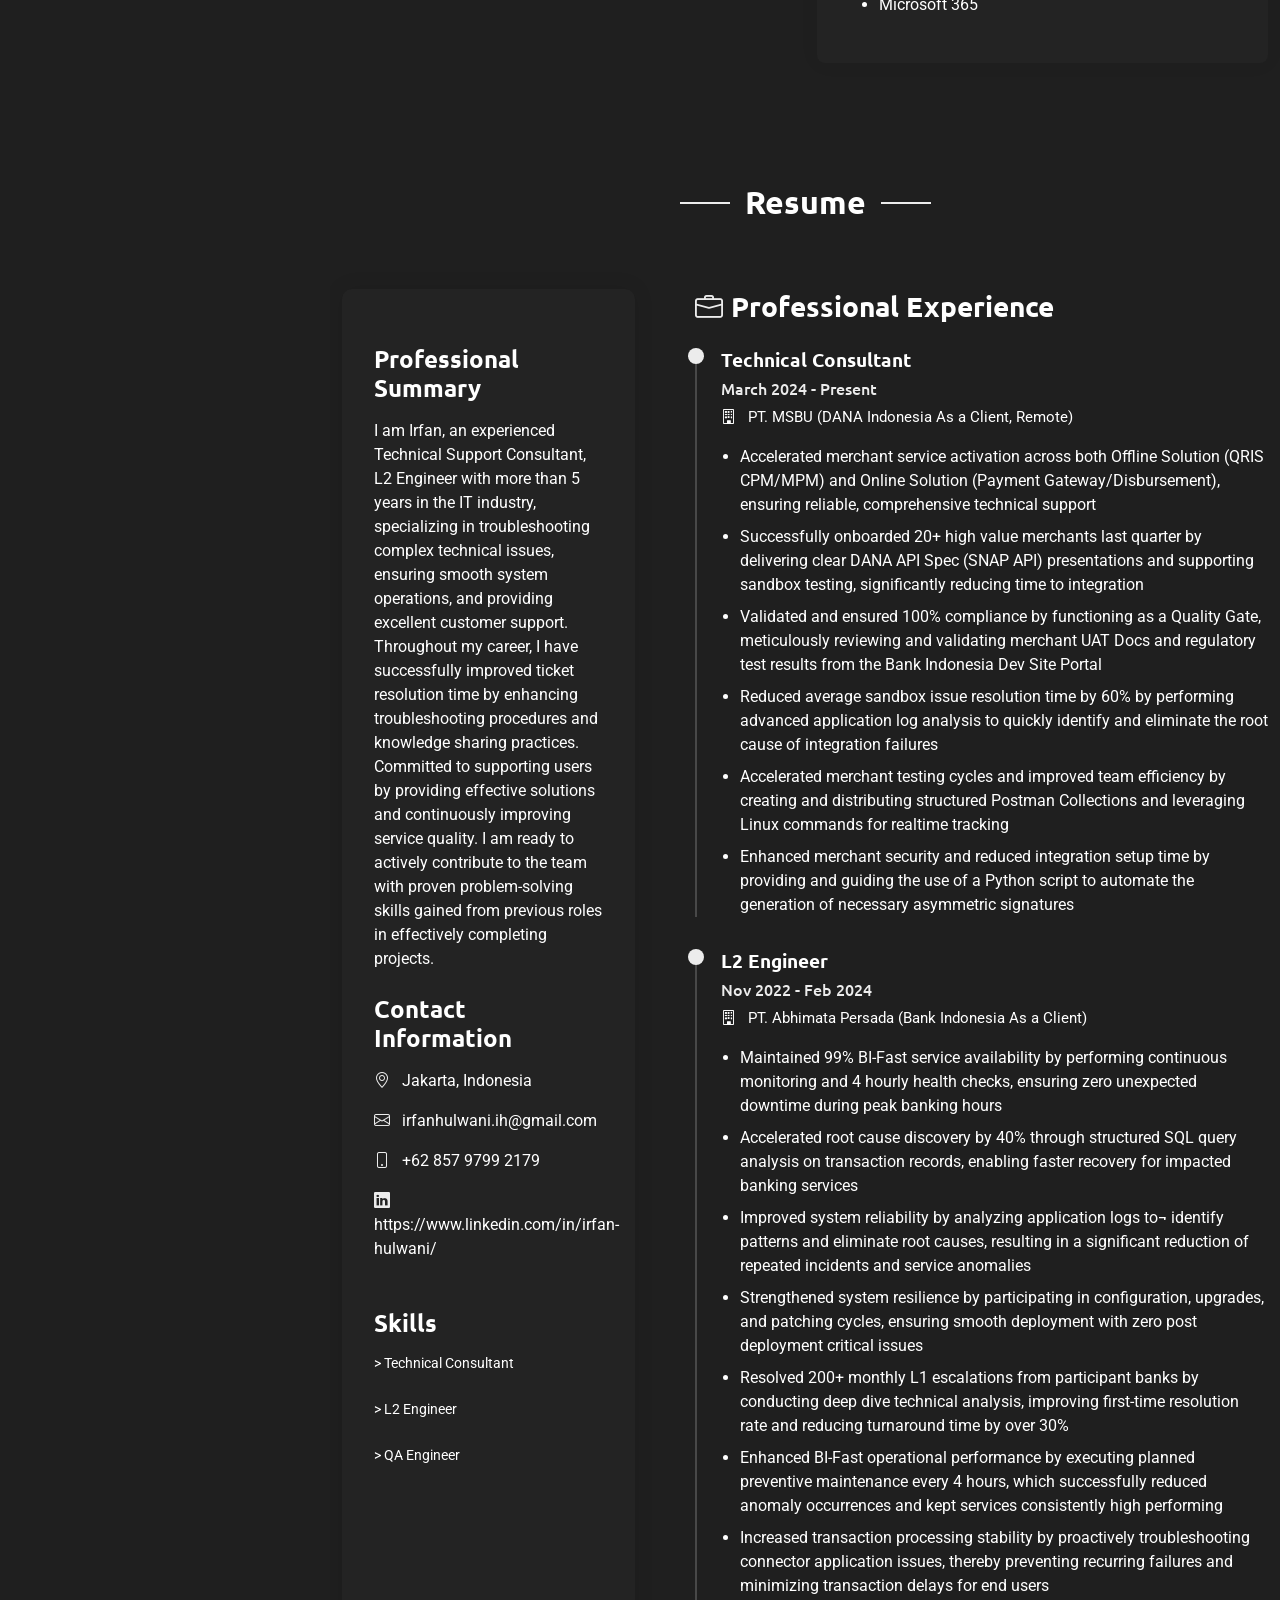
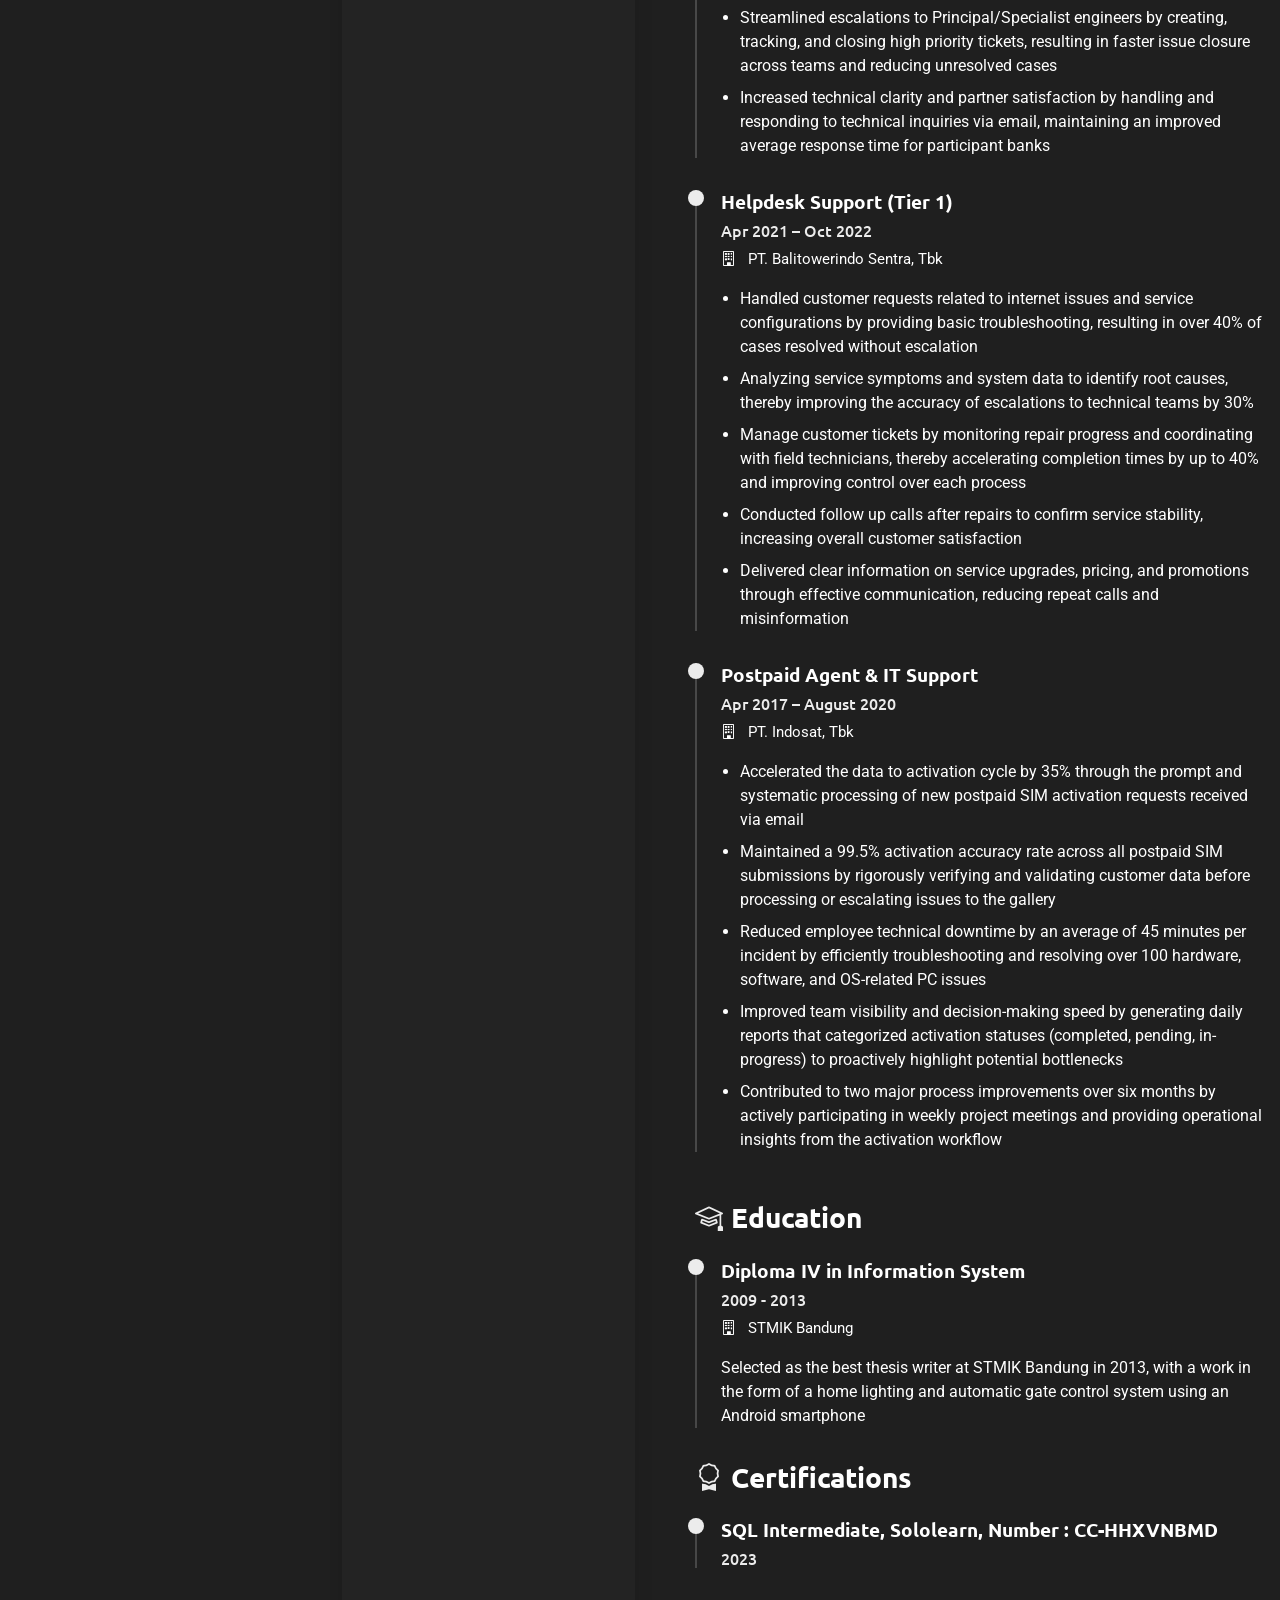
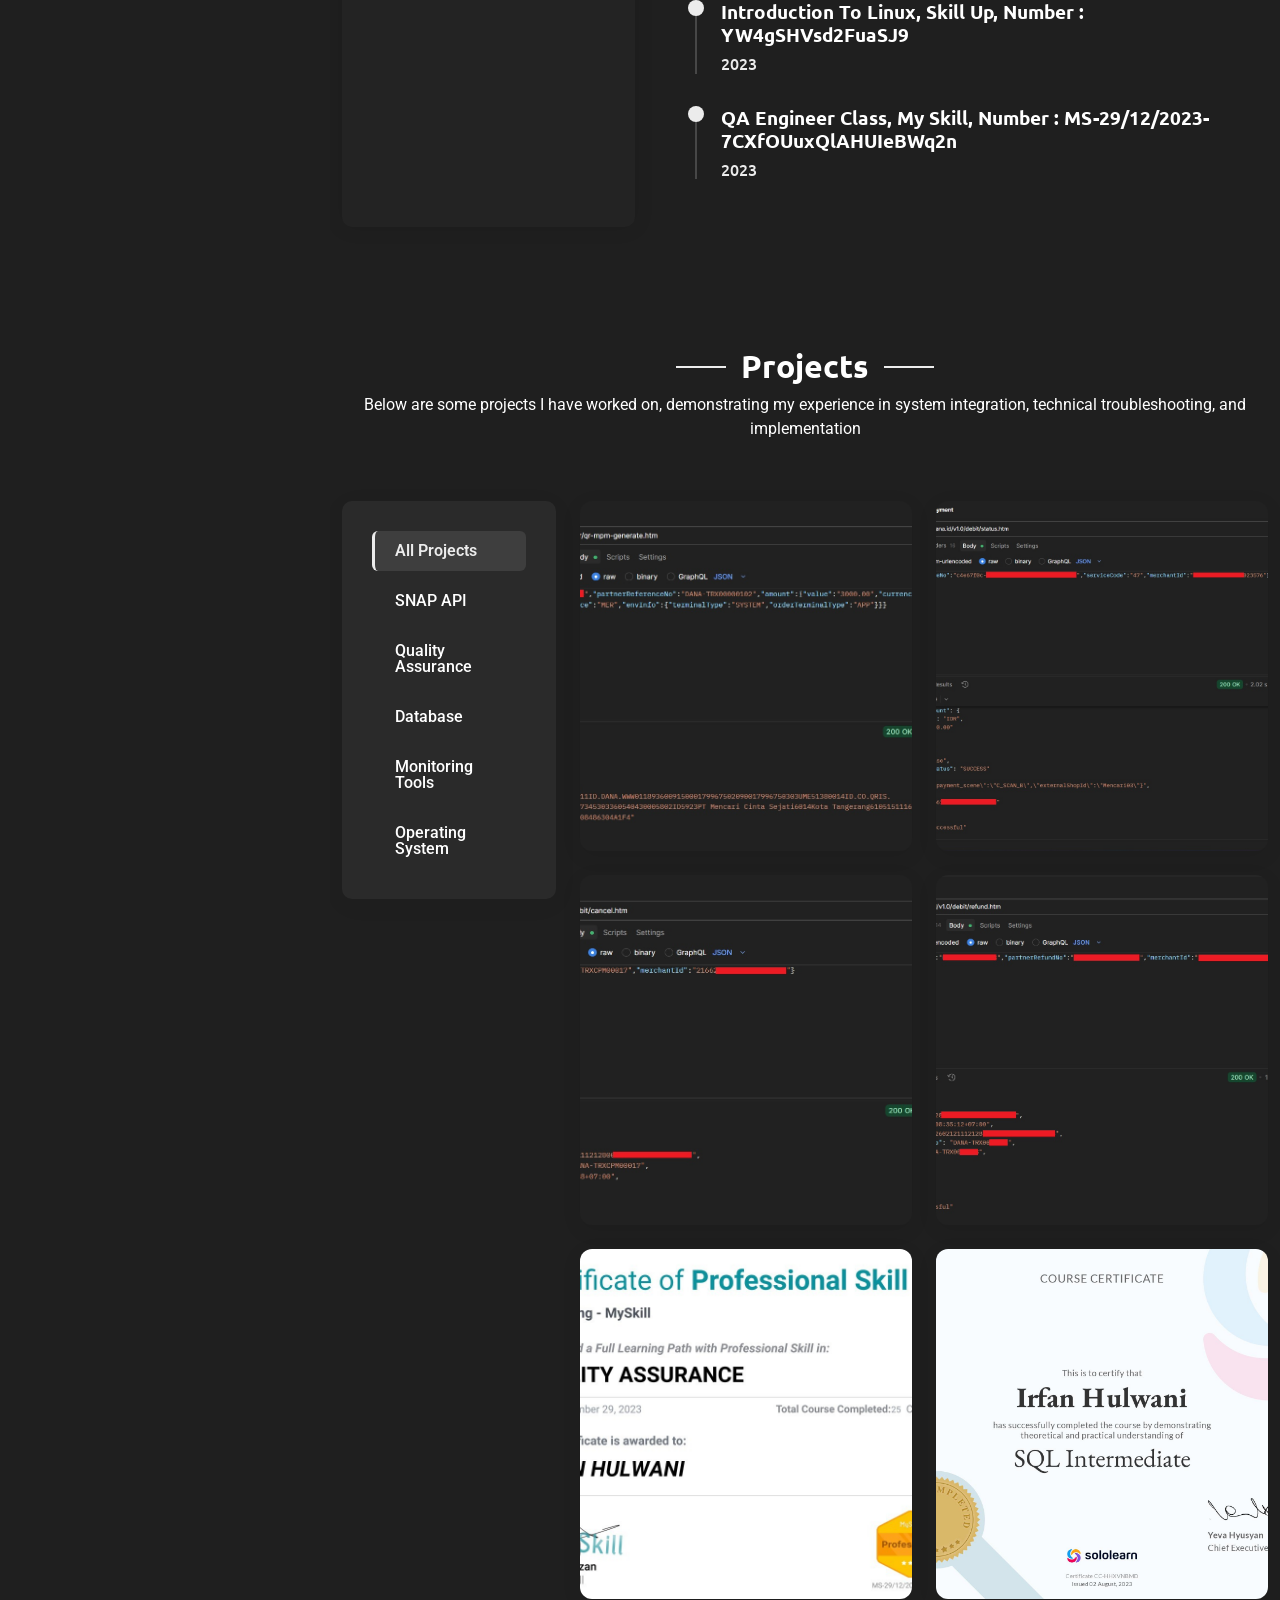
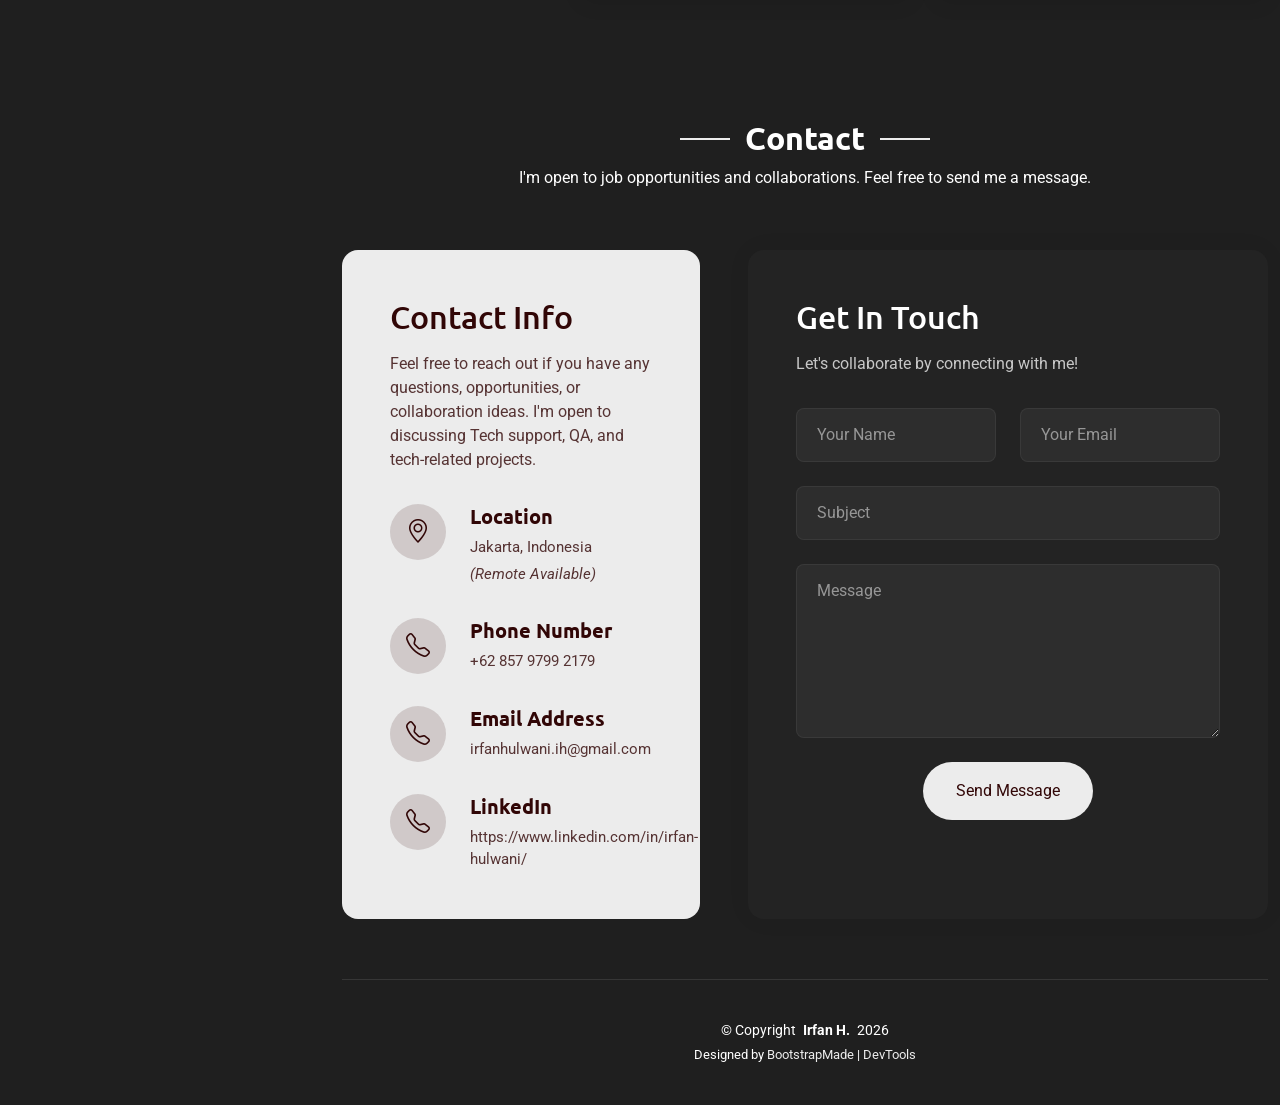
==== commit bc752ee0: "update about" ====
--- a/index.html
+++ b/index.html
@@ -132,15 +132,15 @@
                 <p class="profession">Technical Consultant | L2 Engineer | QA Engineer</p>
 
                 <div class="contact-links">
-                  <a href="mailto:irfanhulwani.ih@gmail.com" class="contact-item">
+                  <a href="mailto:irfanhulwani.ih@gmail.com" class="contact-item" target="_blank">
                     <i class="bi bi-envelope"></i>
                     irfanhulwani.ih@gmail.com
                   </a>
-                  <a href="http://wa.me/6285797992179" class="contact-item">
+                  <a href="http://wa.me/6285797992179" class="contact-item" target="_blank">
                     <i class="bi bi-telephone"></i>
                     +62 857 9799 2179
                   </a>
-                  <a href="#" class="contact-item">
+                  <a href="#about" class="contact-item">
                     <i class="bi bi-geo-alt"></i>
                     Jakarta, Indonesia
                   </a>
@@ -165,7 +165,7 @@
               <div class="stats-grid">
                 <div class="stat-item">
                   <div class="stat-number">150+</div>
-                  <div class="stat-label">Projects Completed</div>
+                  <div class="stat-label">Clients Project Completed</div>
                 </div>
                 <div class="stat-item">
                   <div class="stat-number">5+</div>
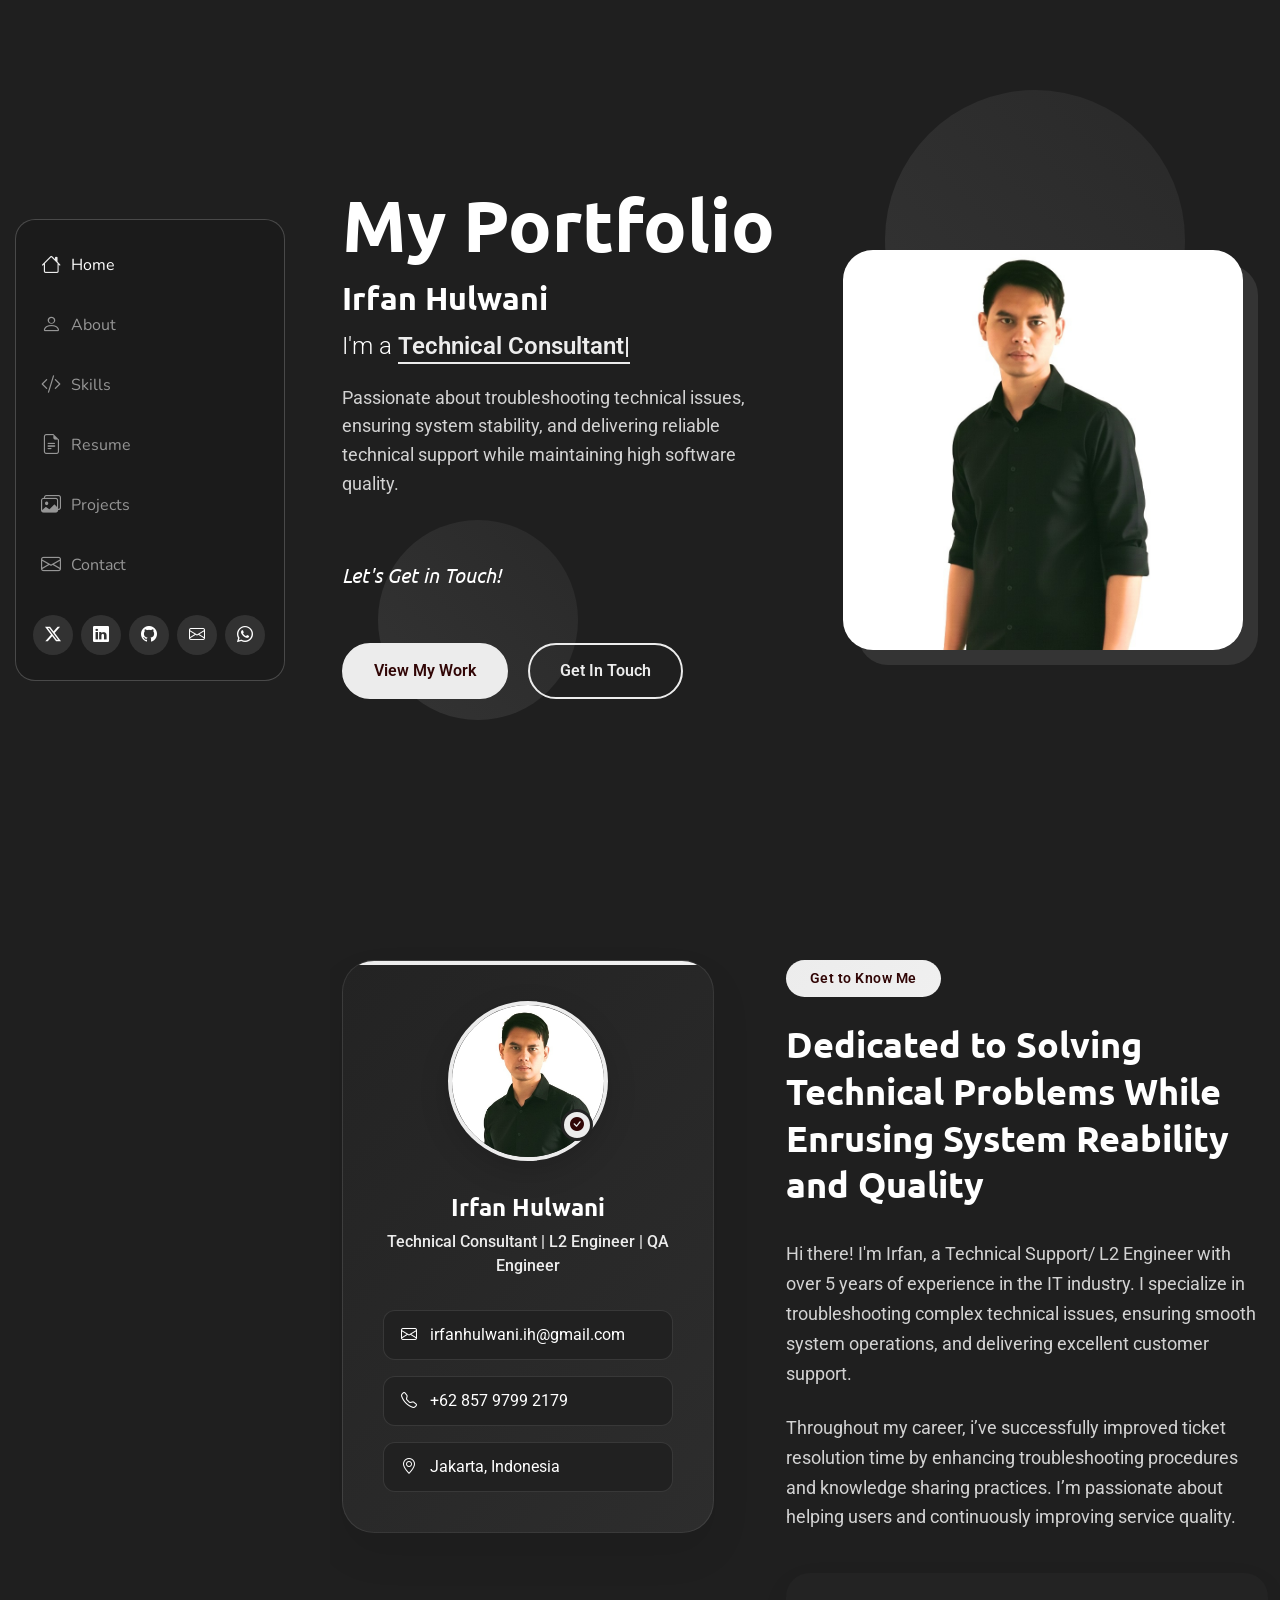
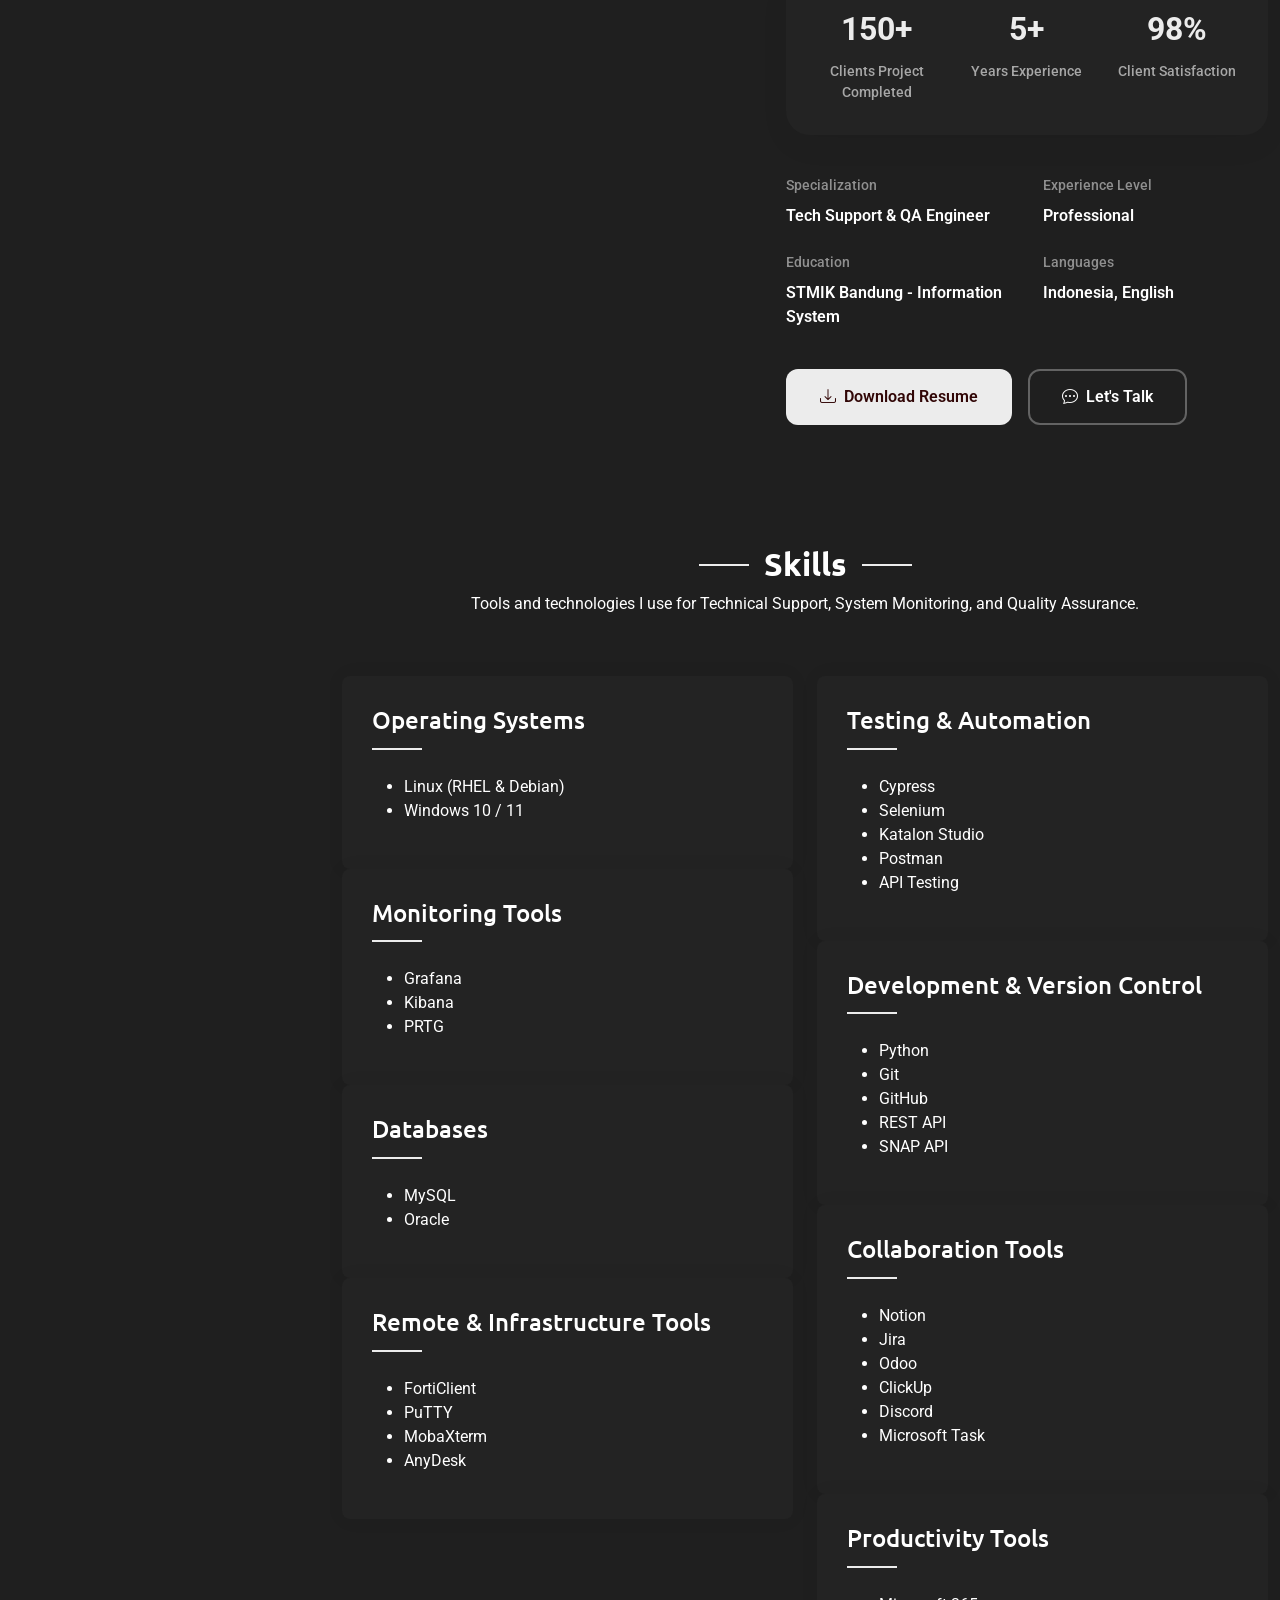
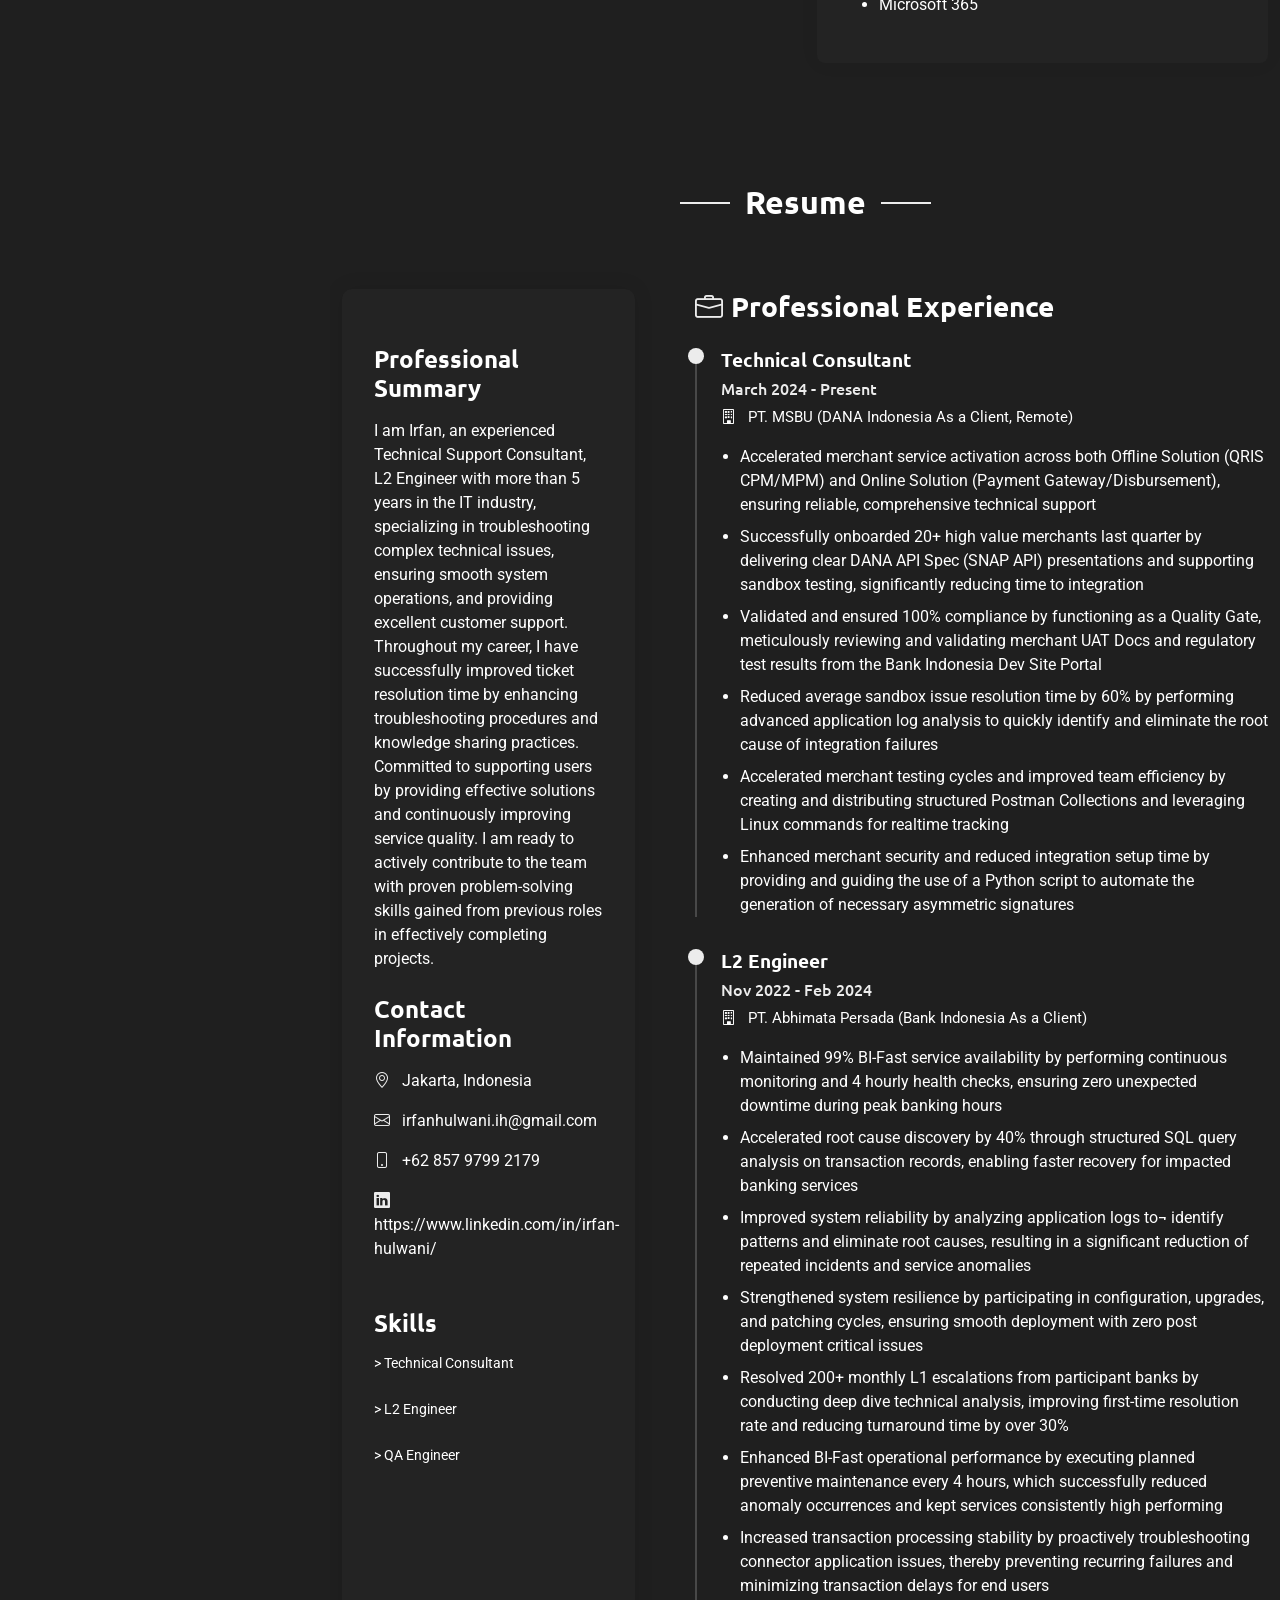
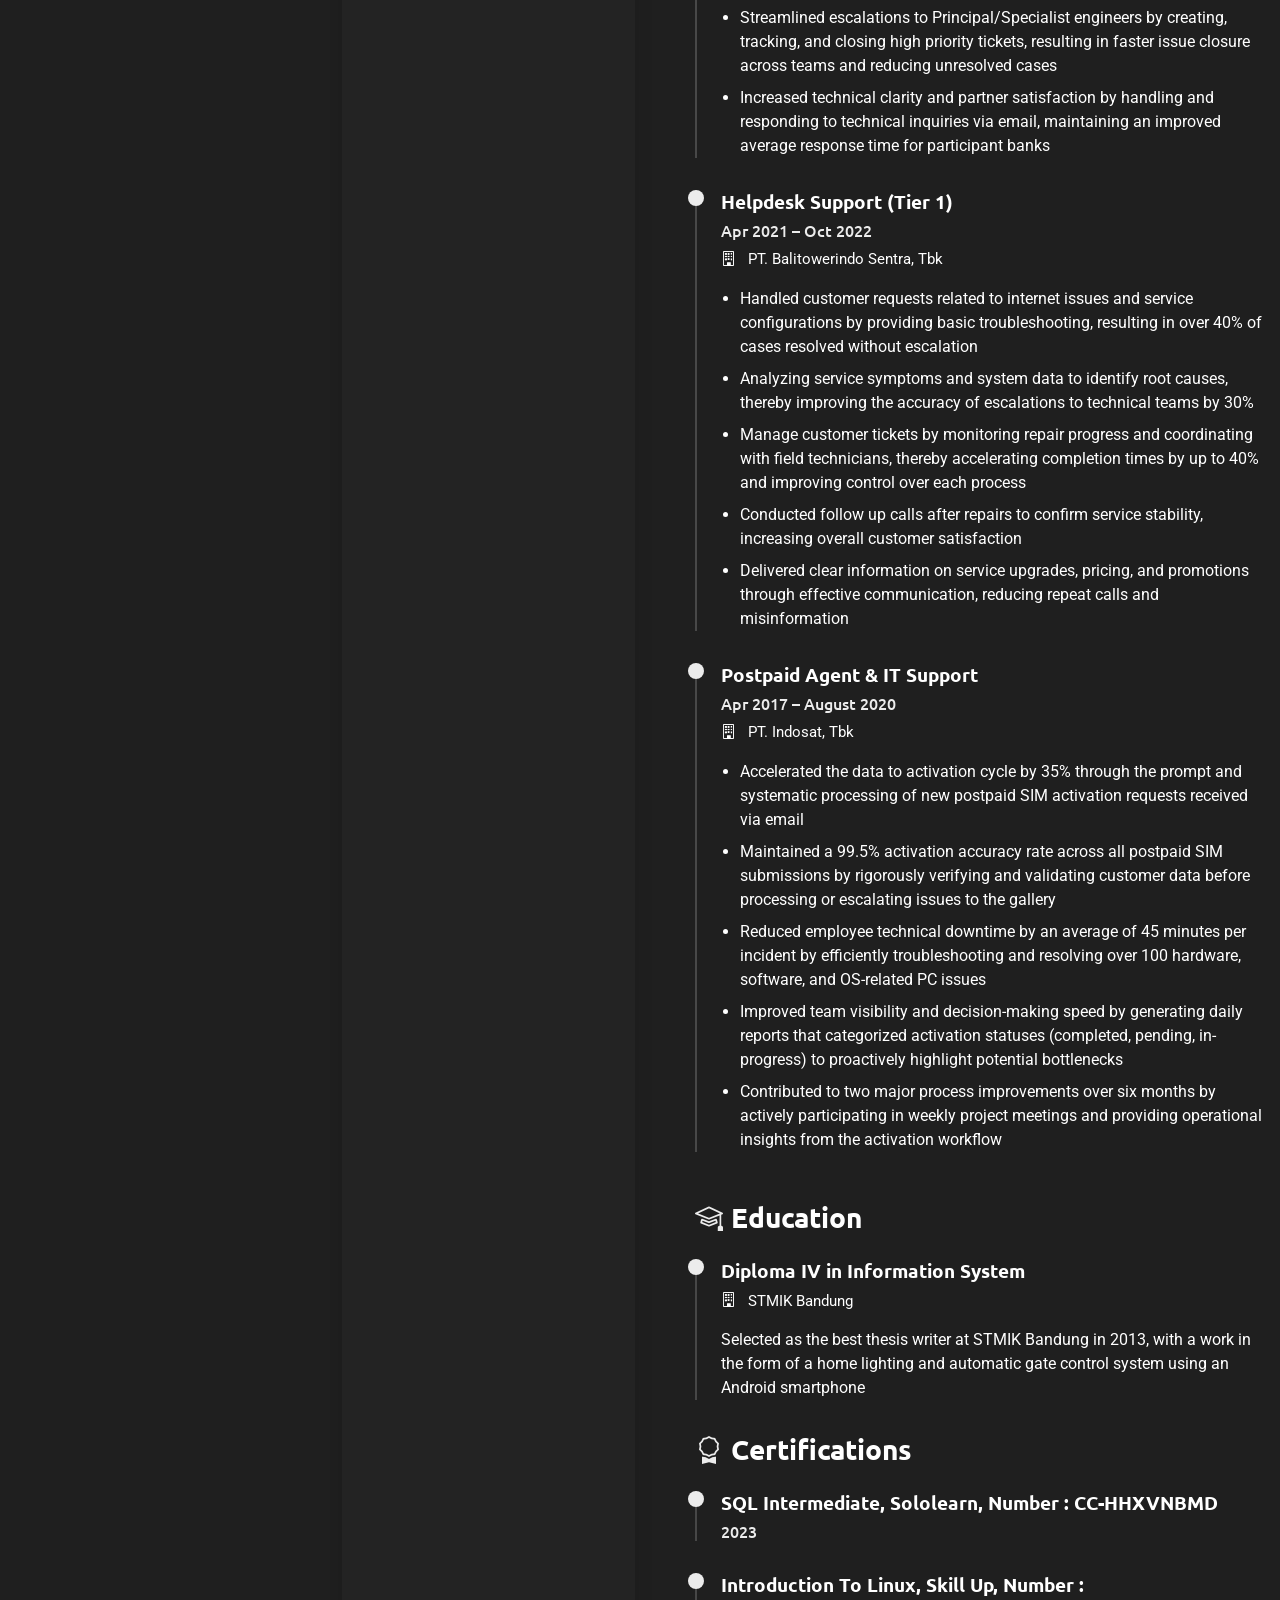
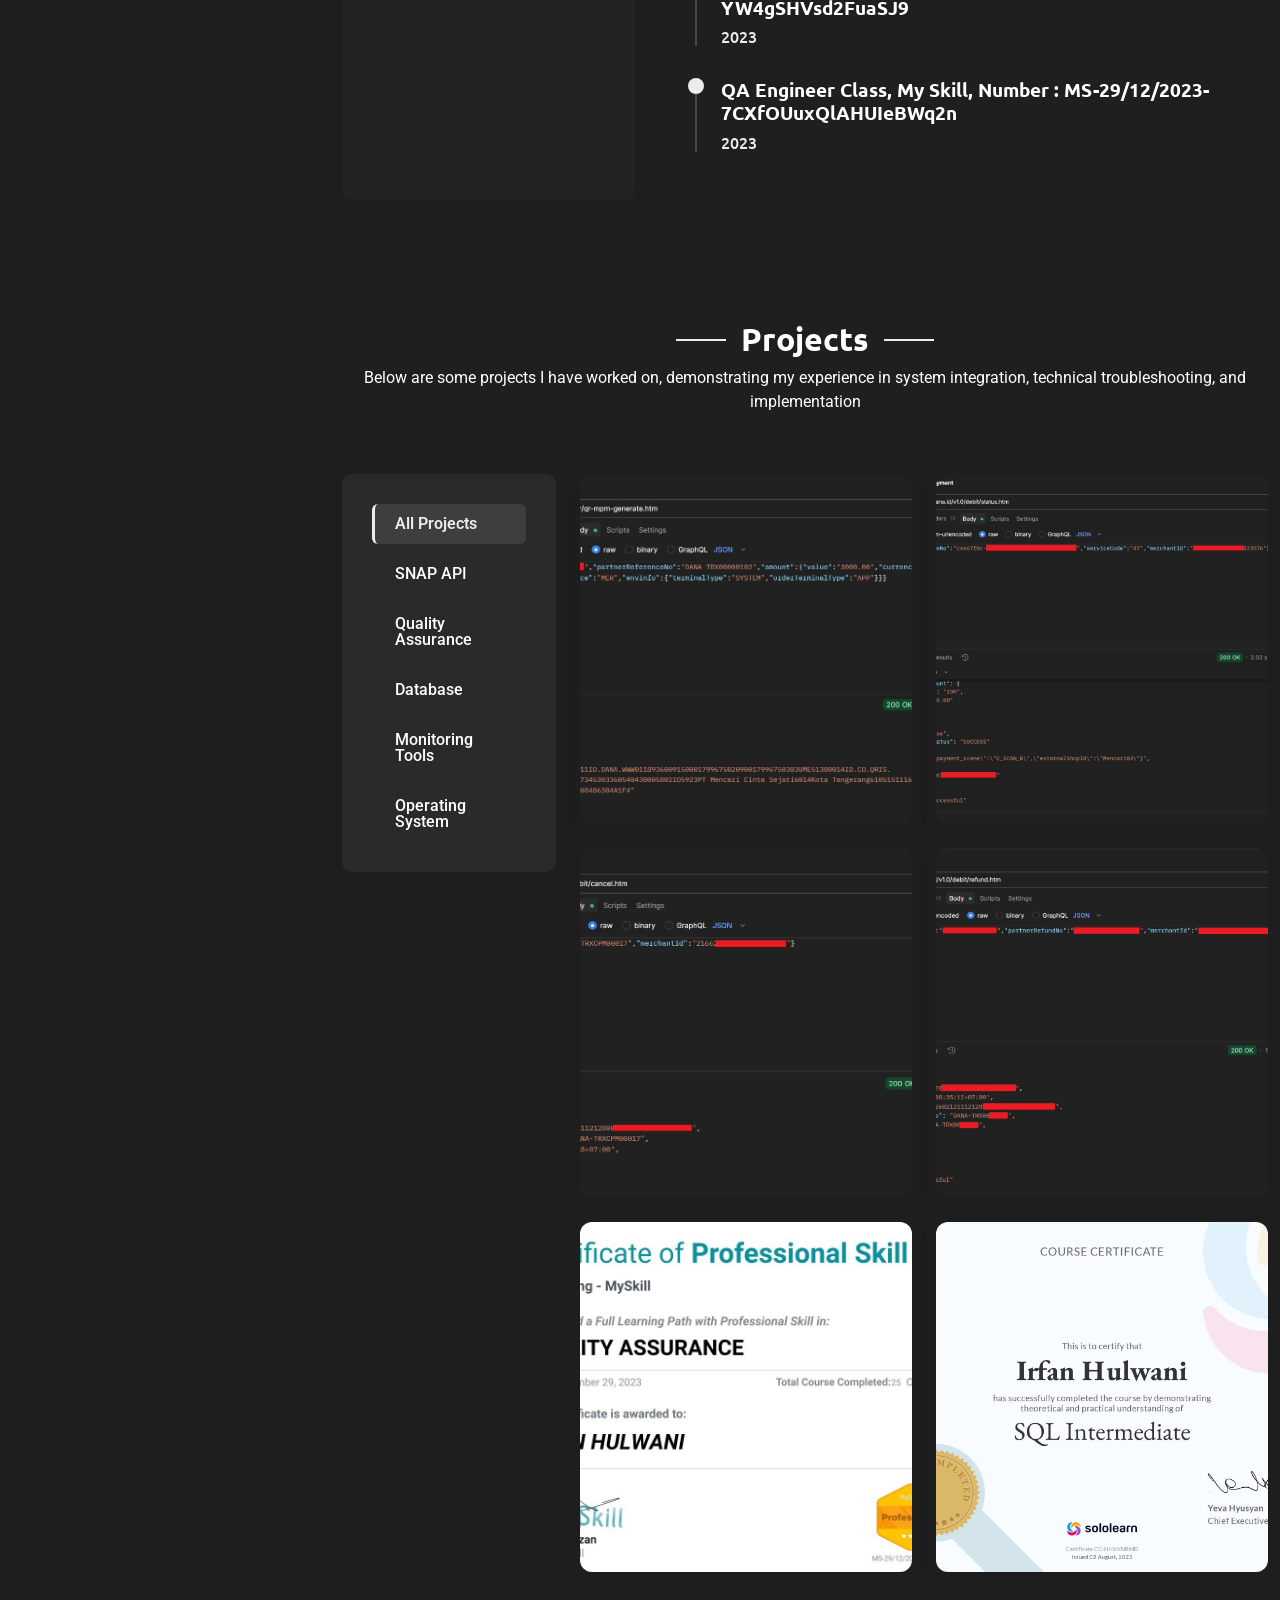
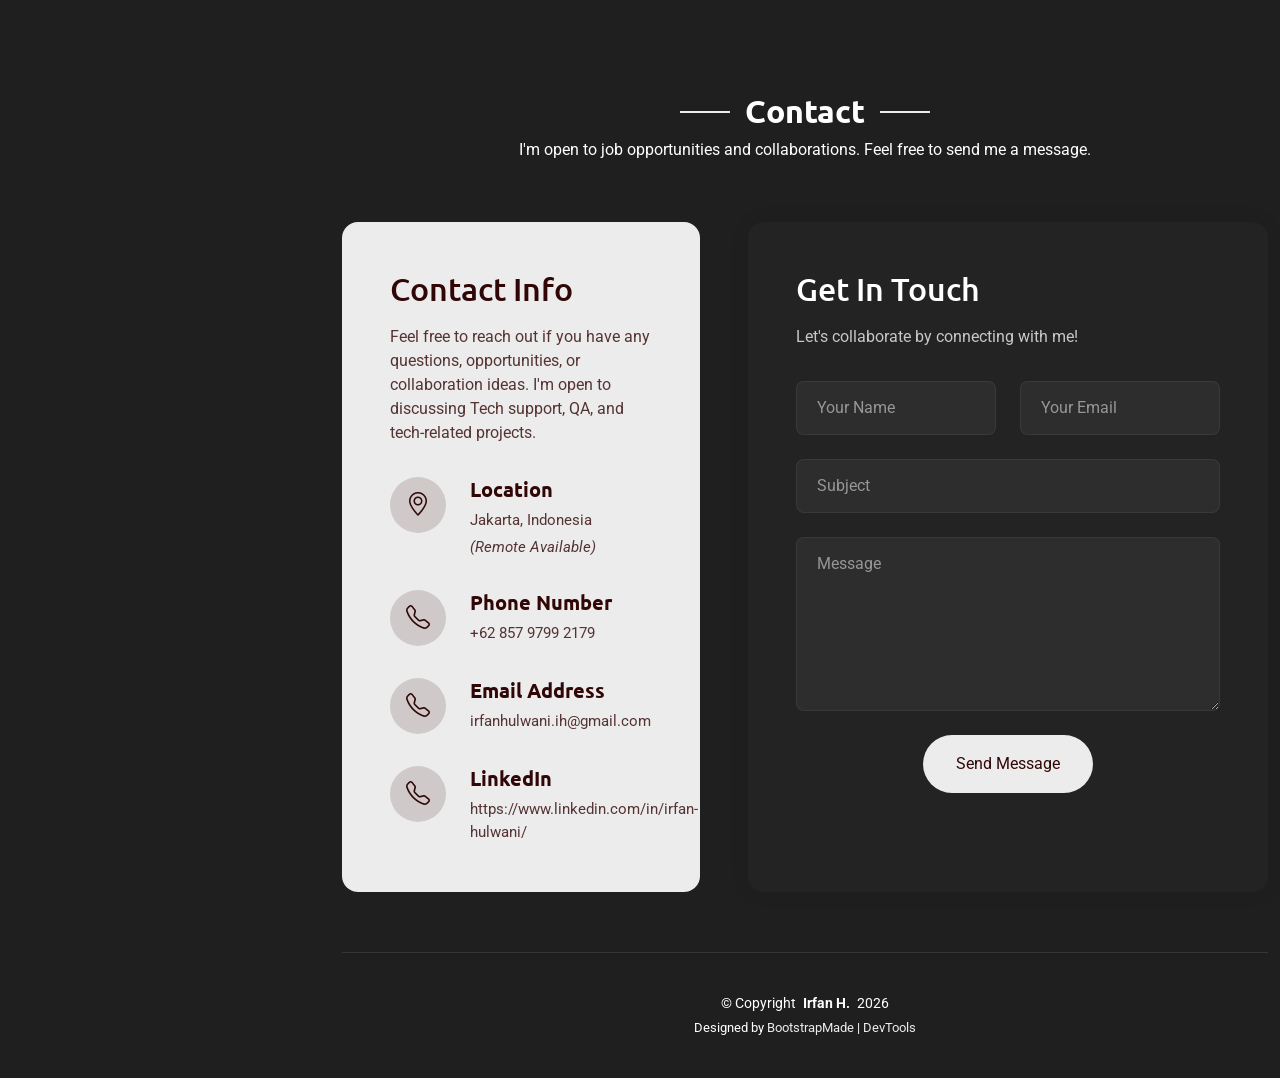
==== commit 189ad3d9: "update some info" ====
--- a/index.html
+++ b/index.html
@@ -2,6 +2,16 @@
 <html lang="en">
 
 <head>
+    <!-- Google tag (gtag.js) -->
+  <script async src="https://www.googletagmanager.com/gtag/js?id=G-5R5WCQKM9Q"></script>
+  <script>
+    window.dataLayer = window.dataLayer || [];
+    function gtag(){dataLayer.push(arguments);}
+    gtag('js', new Date());
+
+    gtag('config', 'G-5R5WCQKM9Q');
+  </script>
+
   <meta charset="utf-8">
   <meta content="width=device-width, initial-scale=1.0" name="viewport">
   <title>Irfan Hulwani</title>
@@ -201,7 +211,7 @@
               </div>
 
               <div class="cta-section">
-                <a href="https://drive.google.com/file/d/1PwcuInNSmxcUBCnRNVZDUtLl7H9aiOVC/view?usp=sharing" 
+                <a href="https://drive.google.com/file/d/1RANBkrfwKMdUFO9F9lWI3t6m4B5CEuEY/view?usp=sharing" 
                 class="btn btn-primary" target="_blank">
                 <i class="bi bi-download"></i>
                 Download Resume
@@ -446,7 +456,6 @@
 
               <div class="resume-item">
                 <h4>Diploma IV in Information System</h4>
-                <h5>2009 - 2013</h5>
                 <p class="company"><i class="bi bi-building"></i> STMIK Bandung</p>
                 <p>Selected as the best thesis writer at STMIK Bandung in 2013, with a work in the form of a home lighting and automatic gate control system using an Android smartphone</p>
               </div>
